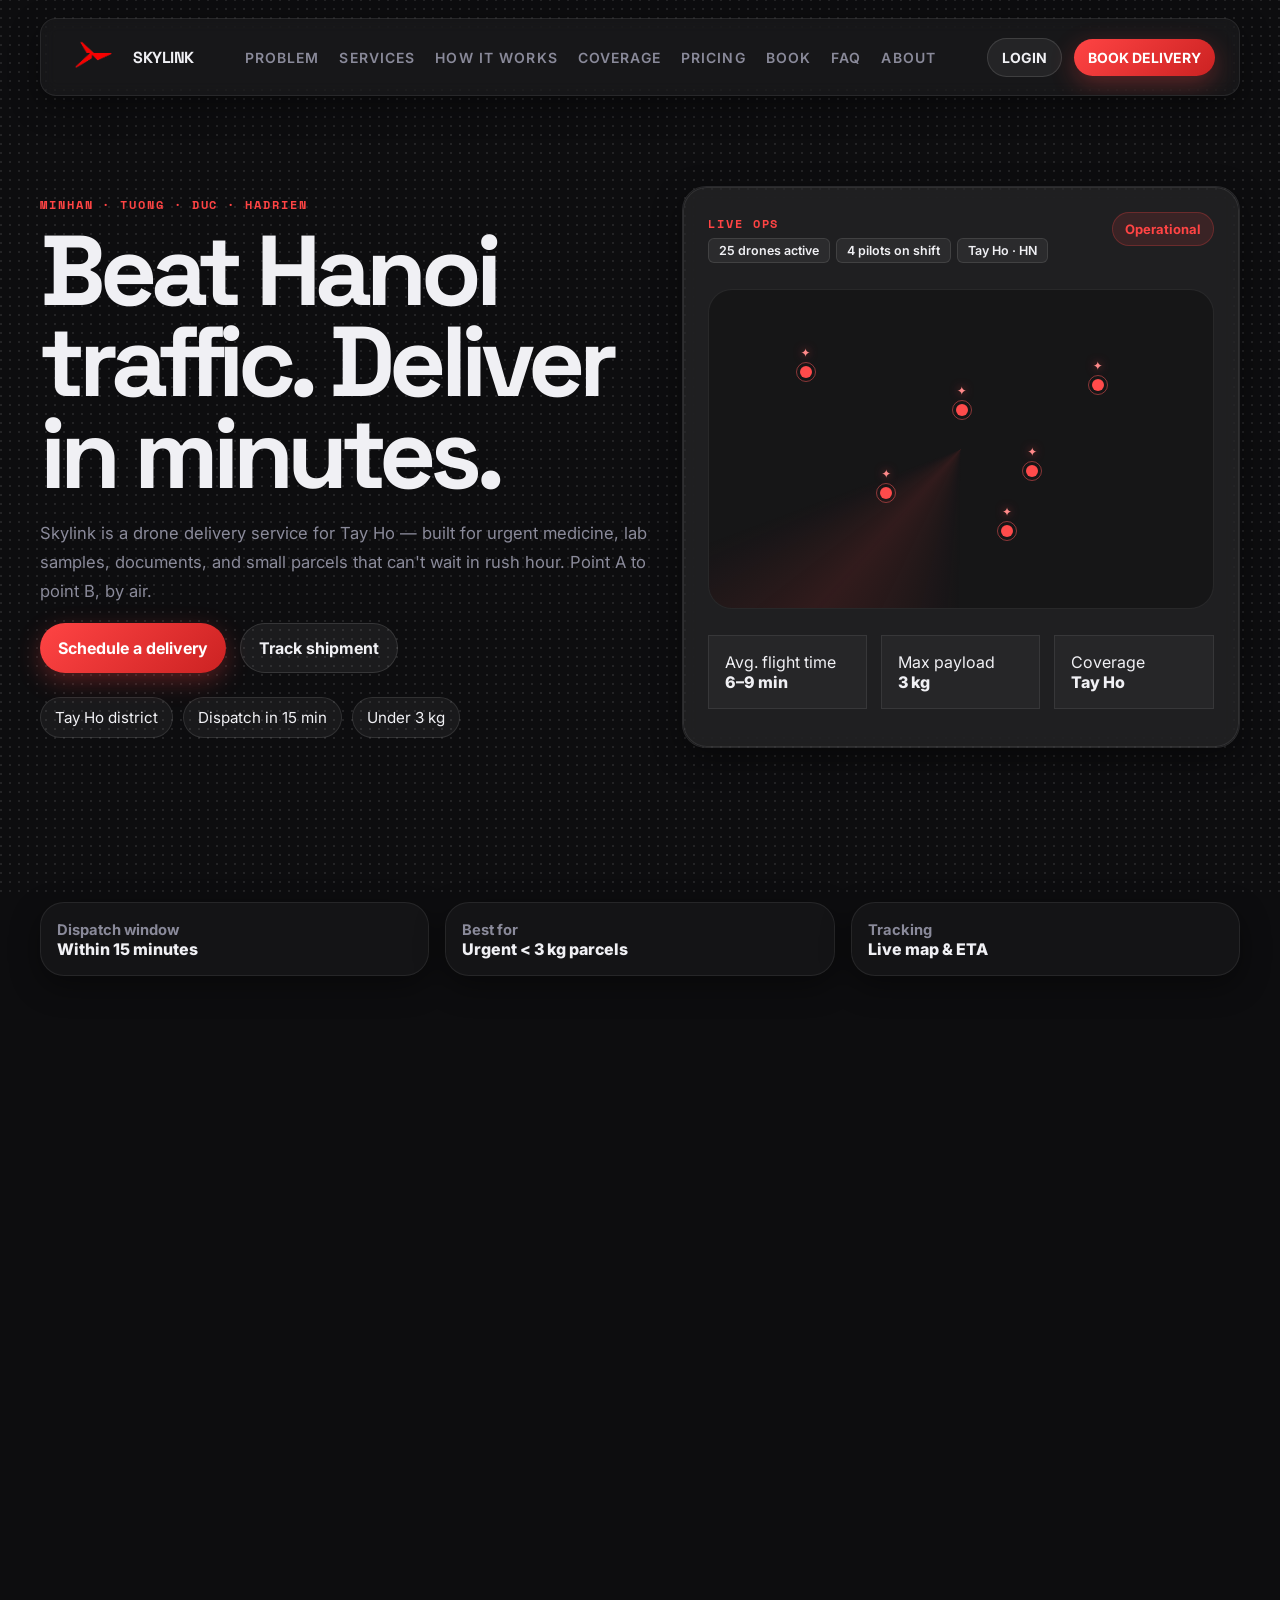
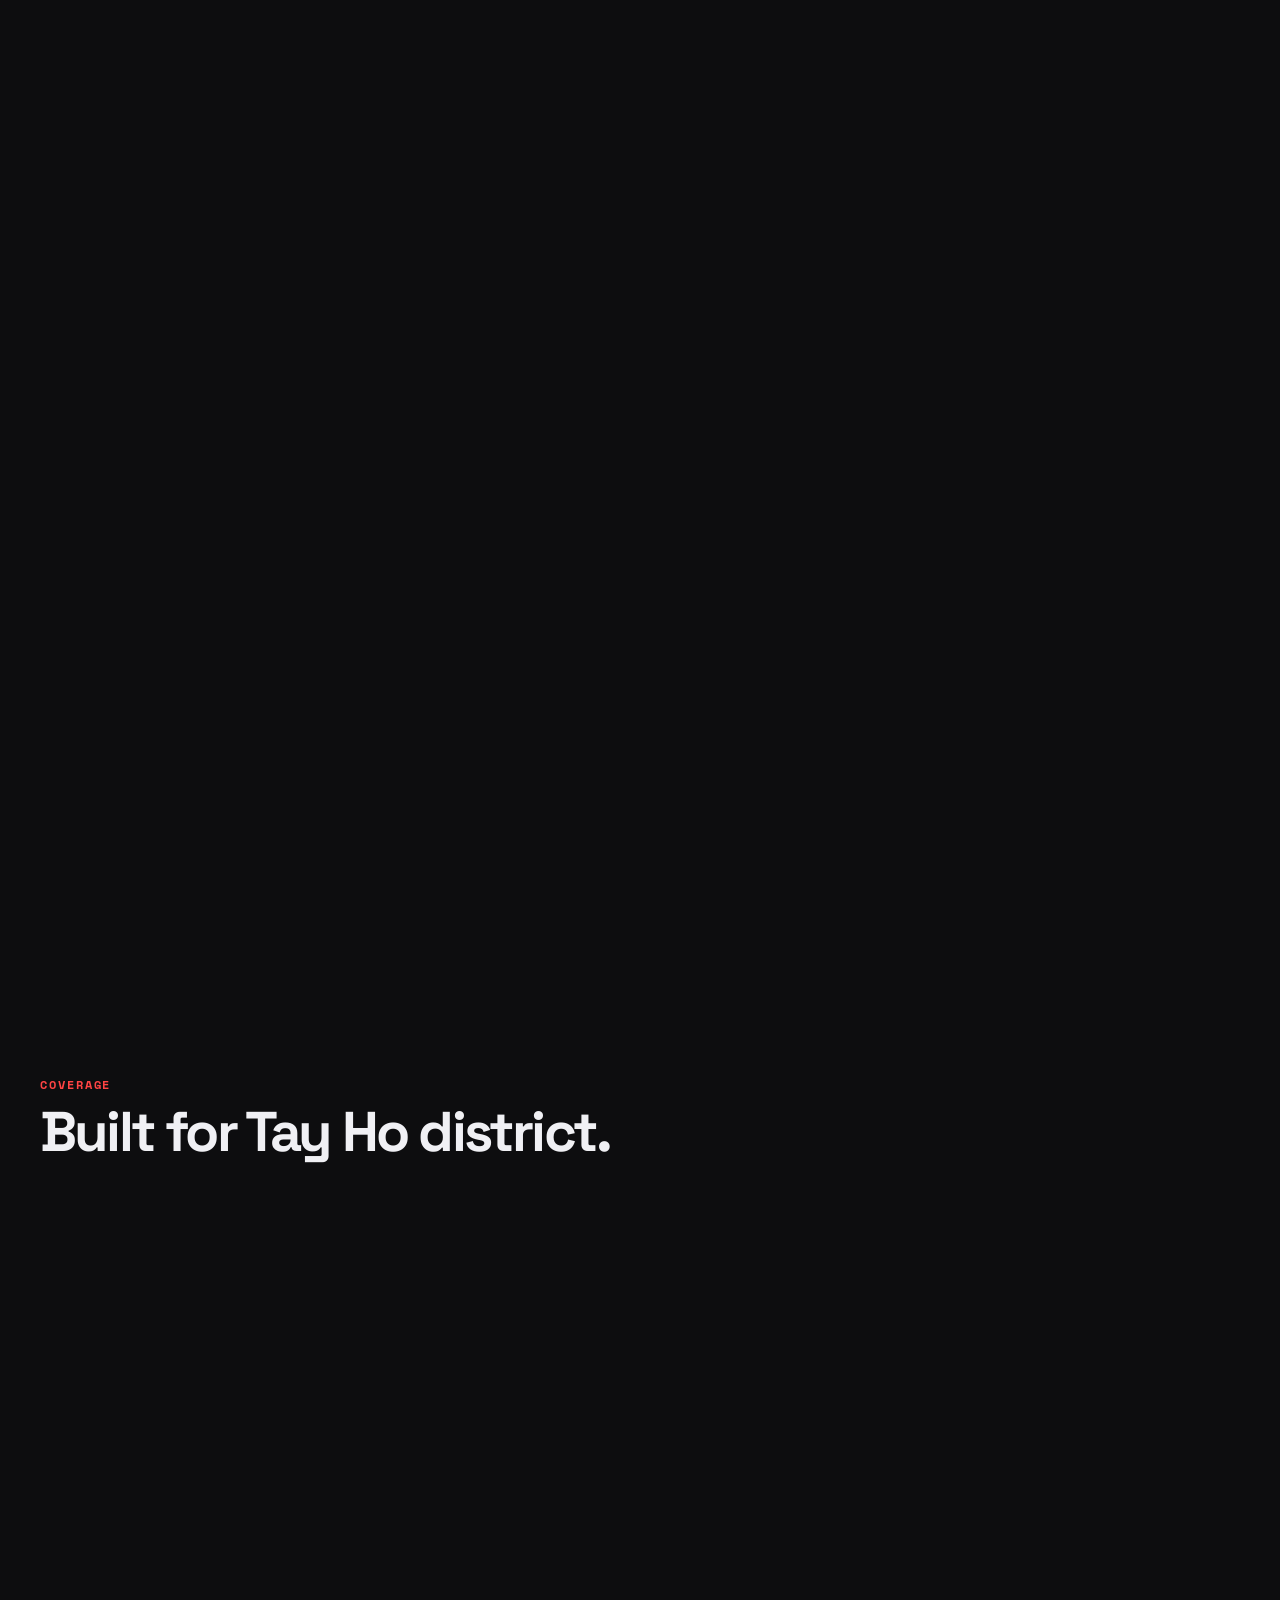
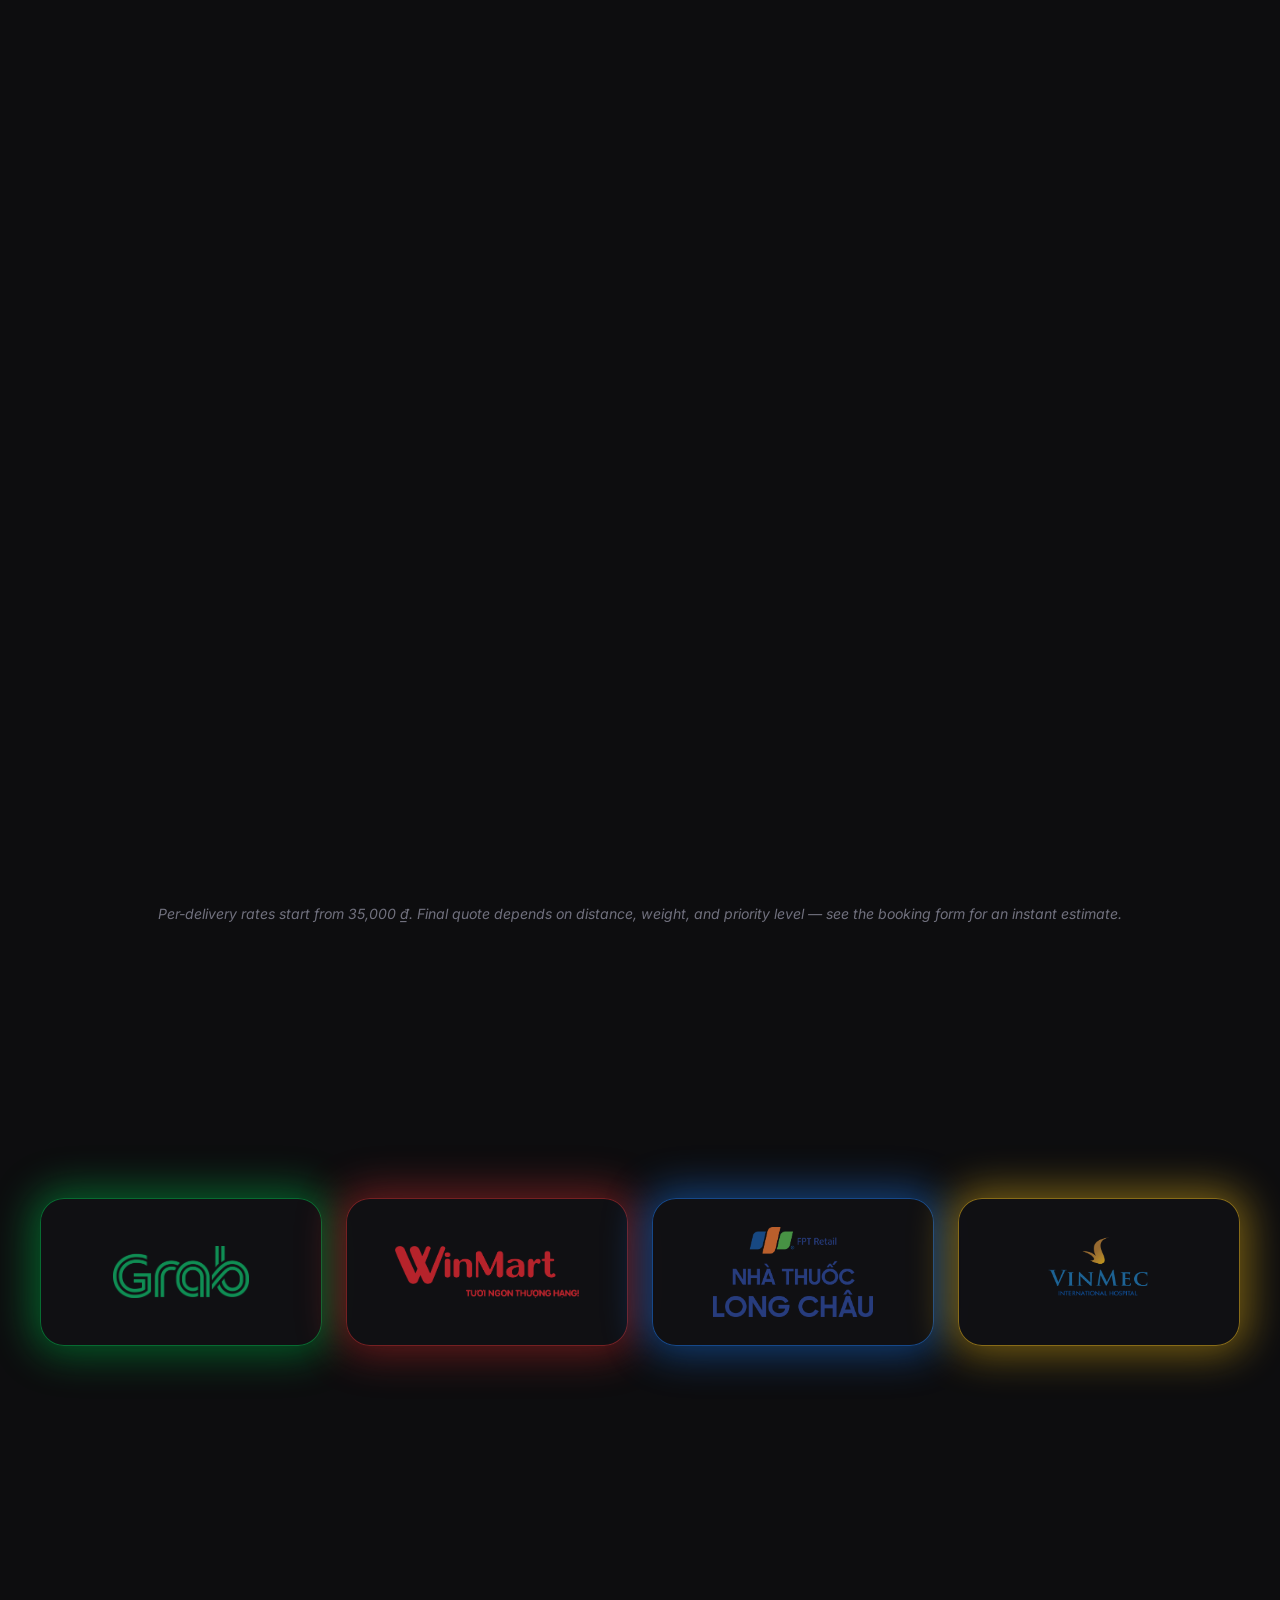
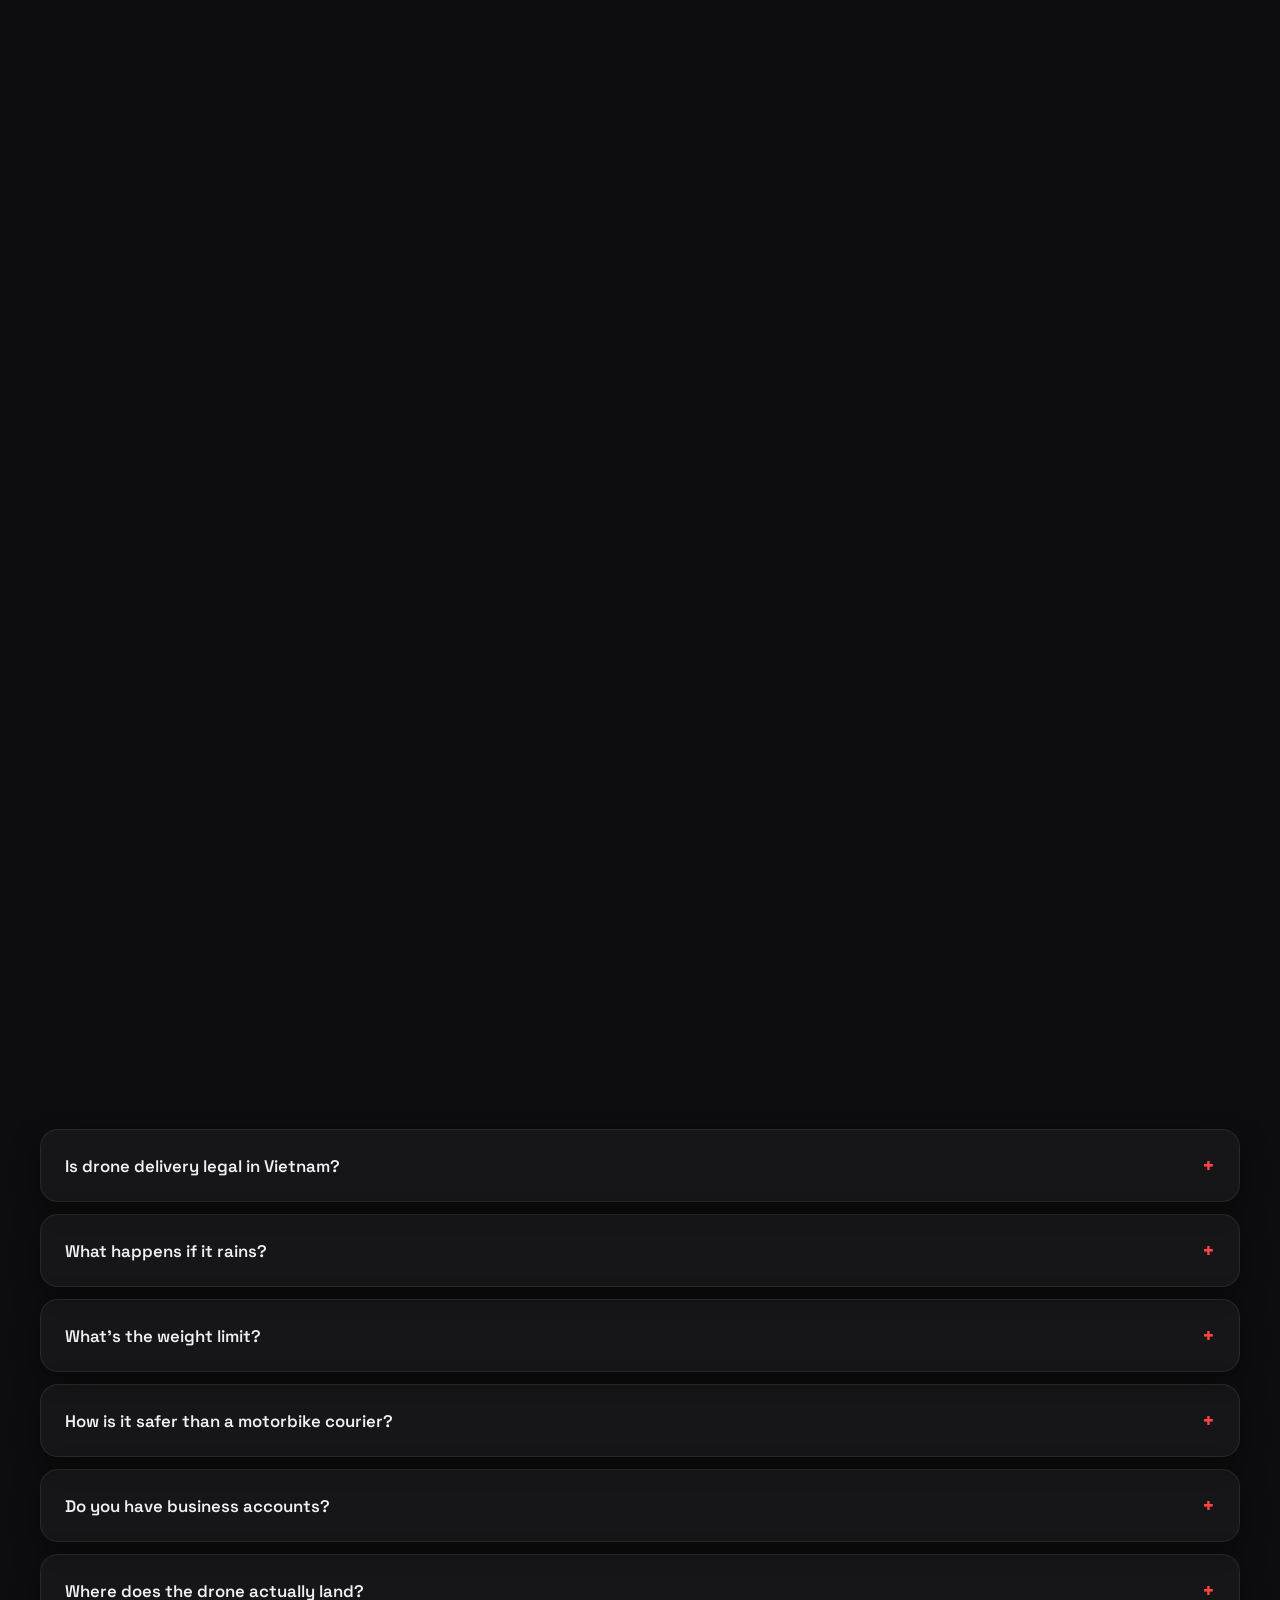
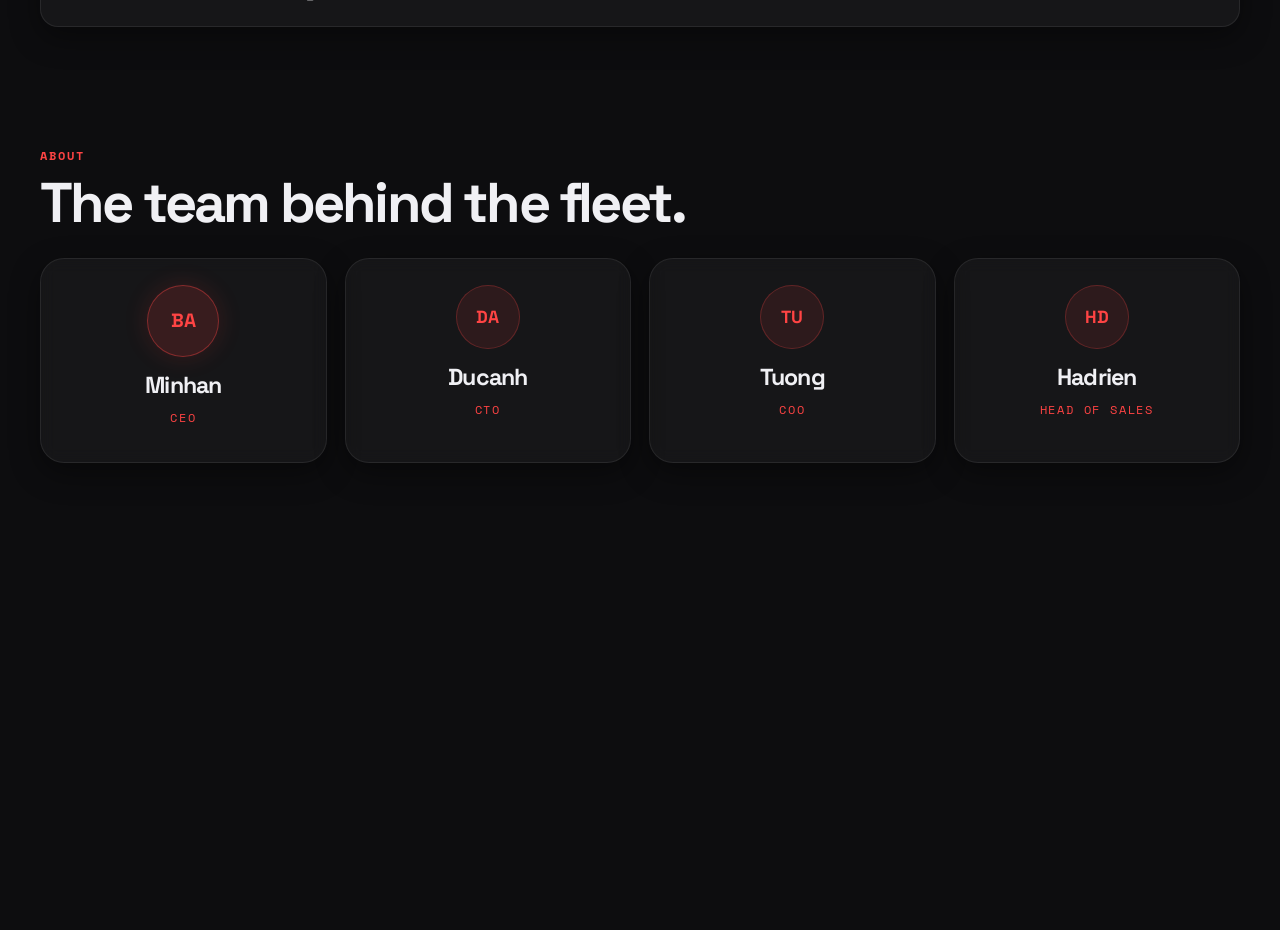
==== index.html @ 02905baa "Add Free/Pro pricing plans section to main landing page Co-Authored-By: Claude Sonnet 4.6 <noreply@a" ====
<!DOCTYPE html>
<html lang="en">
  <head>
    <meta charset="UTF-8" />
    <meta name="viewport" content="width=device-width, initial-scale=1.0" />
    <title>Skylink Delivery</title>
    <meta
      name="description"
      content="Skylink is a drone delivery service for urgent parcels, medicine, and documents in Tay Ho, Hanoi. Skip the traffic. Delivered in minutes."
    />
    <link rel="preconnect" href="https://fonts.googleapis.com" />
    <link rel="preconnect" href="https://fonts.gstatic.com" crossorigin />
    <link
      href="https://fonts.googleapis.com/css2?family=Inter:wght@400;500;600;700;800;900&family=Space+Grotesk:wght@400;500;600;700;800&family=Space+Mono:wght@400;700&display=swap"
      rel="stylesheet"
    />
    <link rel="stylesheet" href="styles.css" />
    <link rel="icon" type="image/x-icon" href="favicon.ico">
    <link rel="icon" type="image/png" sizes="32x32" href="favicon-32x32.png">
    <link rel="icon" type="image/png" sizes="16x16" href="favicon-16x16.png">
    <link rel="apple-touch-icon" href="apple-touch-icon.png">
    <link rel="manifest" href="site.webmanifest">
  </head>
  <body>
    <div class="grid-overlay">
      <canvas id="dot-grid"></canvas>
    </div>
    <header class="site-header glass">
      <a class="brand" href="#top">
        <img src="logo.png" alt="Skylink" class="brand-mark">
        <span>SKYLINK</span>
      </a>
      <nav>
        <a href="#problem">Problem</a>
        <a href="#services">Services</a>
        <a href="#how">How it works</a>
        <a href="#coverage">Coverage</a>
        <a href="#pricing">Pricing</a>
        <a href="#booking">Book</a>
        <a href="#faq">FAQ</a>
        <a href="#about">About</a>
      </nav>
      <div style="display:flex;align-items:center;gap:0.75rem;">
        <a class="button secondary small" id="navAuthBtn" href="auth.html">LOGIN</a>
        <a class="button primary small" href="#booking">BOOK DELIVERY</a>
      </div>
    </header>

    <main id="top">
      <section class="hero section">
        <div class="hero-copy reveal">
          <p class="eyebrow">MINHAN · TUONG · DUC · HADRIEN</p>
          <h1>
            Beat Hanoi traffic. Deliver in minutes.
          </h1>
          <p class="lede">
            Skylink is a drone delivery service for Tay Ho — built for urgent
            medicine, lab samples, documents, and small parcels that can't wait
            in rush hour. Point A to point B, by air.
          </p>
          <div class="hero-actions">
            <a class="button primary" href="#booking">Schedule a delivery</a>
            <a class="button secondary" href="#tracking">Track shipment</a>
          </div>
          <div class="hero-tags">
            <span>Tay Ho district</span>
            <span>Dispatch in 15 min</span>
            <span>Under 3 kg</span>
          </div>
        </div>

        <div class="hero-panel glass reveal stagger-1">
          <div class="dashboard-card">
            <div class="dashboard-top">
              <div>
                <span class="card-label">Live ops</span>
                <div class="live-ops-pills">
                  <span class="ops-pill">25 drones active</span>
                  <span class="ops-pill">4 pilots on shift</span>
                  <span class="ops-pill">Tay Ho · HN</span>
                </div>
              </div>
              <span class="status-pill">Operational</span>
            </div>
            <div class="radar">
              <iframe
                class="live-map radar-map"
                title="Reigate Grammar School Vietnam"
                loading="lazy"
                referrerpolicy="no-referrer-when-downgrade"
                src="https://www.google.com/maps?q=Reigate%20Grammar%20School%20Vietnam&z=15&output=embed"
              ></iframe>
              <div class="radar-map-overlay"></div>
              <div class="drone-marker marker-1"><span class="drone-icon">&#10022;</span></div>
              <div class="drone-marker marker-2"><span class="drone-icon">&#10022;</span></div>
              <div class="drone-marker marker-3"><span class="drone-icon">&#10022;</span></div>
              <div class="drone-marker marker-4"><span class="drone-icon">&#10022;</span></div>
              <div class="drone-marker marker-5"><span class="drone-icon">&#10022;</span></div>
              <div class="drone-marker marker-6"><span class="drone-icon">&#10022;</span></div>
            </div>
            <div class="route-stats">
              <div>
                <span>Avg. flight time</span>
                <strong>6–9 min</strong>
              </div>
              <div>
                <span>Max payload</span>
                <strong>3 kg</strong>
              </div>
              <div>
                <span>Coverage</span>
                <strong>Tay Ho</strong>
              </div>
            </div>
          </div>
        </div>
      </section>

      <section class="metrics section reveal">
        <div class="metric glass">
          <span>Dispatch window</span>
          <strong>Within 15 minutes</strong>
        </div>
        <div class="metric glass">
          <span>Best for</span>
          <strong>Urgent &lt; 3 kg parcels</strong>
        </div>
        <div class="metric glass">
          <span>Tracking</span>
          <strong>Live map &amp; ETA</strong>
        </div>
      </section>

      <section id="problem" class="section problem-section">
        <div class="section-heading reveal">
          <p class="eyebrow">The problem</p>
          <h2>Ground delivery breaks when minutes matter.</h2>
        </div>
        <div class="problem-grid">
          <div class="problem-card glass reveal stagger-1">
            <span class="problem-stat">45+ min</span>
            <h3>Traffic kills urgency</h3>
            <p>A 3 km ride across Tay Ho at rush hour can take 45 minutes on a motorbike. For insulin, lab samples, or a signed contract, that's too slow.</p>
          </div>
          <div class="problem-card glass reveal stagger-2">
            <span class="problem-stat">~60k ₫</span>
            <h3>Last-mile is expensive</h3>
            <p>Bike couriers for urgent drops stack surcharges, waiting fees, and "express" upcharges. Cost balloons for small, time-critical items.</p>
          </div>
          <div class="problem-card glass reveal stagger-3">
            <span class="problem-stat">Rain · heat</span>
            <h3>Weather &amp; risk</h3>
            <p>Monsoon season and 38°C afternoons make bike couriers unreliable. Medicine gets heat-damaged. Documents get soaked.</p>
          </div>
        </div>
        <div class="problem-solution glass reveal">
          <p class="eyebrow">Our answer</p>
          <p>Drones fly straight lines at 60 km/h. A 3 km Tay Ho delivery becomes a 4-minute flight. No traffic, no queue, no waiting fee.</p>
        </div>
      </section>

      <section id="services" class="section">
        <div class="section-heading reveal">
          <p class="eyebrow">Services</p>
          <h2>Delivery options built for speed and trust.</h2>
        </div>
        <div class="service-grid">
          <article class="service-card glass reveal stagger-1">
            <h3>Express medical delivery</h3>
            <p>Fast movement for samples, prescriptions, clinic-to-lab items, and time-sensitive healthcare logistics.</p>
            <ul>
              <li>Priority dispatch</li>
              <li>Verified chain handling</li>
              <li>Fast urban routing</li>
            </ul>
          </article>
          <article class="service-card glass reveal stagger-2">
            <h3>Business courier</h3>
            <p>Reliable transfer of contracts, legal documents, electronics, and high-priority business packages.</p>
            <ul>
              <li>Business account support</li>
              <li>Scheduled pickups</li>
              <li>Proof of delivery</li>
            </ul>
          </article>
          <article class="service-card glass reveal stagger-3">
            <h3>On-demand last mile</h3>
            <p>Rapid city-center fulfillment for e-commerce brands, retail orders, and premium customer deliveries.</p>
            <ul>
              <li>Same-day options</li>
              <li>Customer tracking links</li>
              <li>Fast turnaround windows</li>
            </ul>
          </article>
        </div>
      </section>

      <section id="how" class="section how-section">
        <div class="section-heading reveal">
          <p class="eyebrow">How it works</p>
          <h2>From request to rooftop in four steps.</h2>
        </div>
        <div class="how-grid">
          <div class="how-step glass reveal stagger-1">
            <span class="how-num">01</span>
            <h3>Book</h3>
            <p>Enter pickup &amp; dropoff on the site or app. Get an instant quote and ETA based on flight distance.</p>
          </div>
          <div class="how-step glass reveal stagger-2">
            <span class="how-num">02</span>
            <h3>Pickup</h3>
            <p>A pilot collects your parcel within 15 minutes, weighs and seals it, and loads the drone at our Tay Ho hub.</p>
          </div>
          <div class="how-step glass reveal stagger-3">
            <span class="how-num">03</span>
            <h3>Flight</h3>
            <p>The drone flies a pre-cleared corridor, monitored live. You track it on the map with a real-time ETA.</p>
          </div>
          <div class="how-step glass reveal stagger-3">
            <span class="how-num">04</span>
            <h3>Drop</h3>
            <p>Precision landing at your rooftop, balcony, or designated drop zone. Recipient confirms with a one-time code.</p>
          </div>
        </div>
      </section>

      <section id="coverage" class="section coverage-section">
        <div class="section-heading reveal">
          <p class="eyebrow">Coverage</p>
          <h2>Built for Tay Ho district.</h2>
        </div>
        <div class="coverage-layout">
          <div class="coverage-card glass reveal stagger-1">
            <h3>Primary service zones</h3>
            <p>We fly a defined corridor around West Lake. Most addresses in Tay Ho are within a 4 km flight — typically 6–9 minutes door to door.</p>
            <div class="zone-list">
              <span>West Lake (Hồ Tây)</span>
              <span>Xuan Dieu</span>
              <span>Quang An</span>
              <span>Nhat Tan</span>
              <span>Tu Lien</span>
              <span>Yen Phu</span>
            </div>
          </div>
          <div class="coverage-map glass reveal stagger-2">
            <img src="pigler.png" alt="Drone delivery in action" style="width: 100%; height: 100%; object-fit: cover;">
          </div>
        </div>
      </section>

      <section id="pricing" class="section plans-section">
        <div class="section-heading reveal">
          <p class="eyebrow">Pricing</p>
          <h2>Start free. Fly further with Pro.</h2>
          <p class="section-intro">No hidden fees. Pay per delivery or subscribe for priority access, a bigger radius, and late-night drops.</p>
        </div>
        <div class="plans-grid">

          <!-- Free -->
          <div class="plan-tier glass reveal stagger-1">
            <span class="tier-label">Free</span>
            <div class="tier-price-row">
              <span class="tier-price">0 ₫</span>
              <span class="tier-period">/ month</span>
            </div>
            <div class="tier-divider"></div>
            <ul class="tier-perks">
              <li class="has">Up to 5 deliveries / month</li>
              <li class="has">Standard 10 km delivery radius</li>
              <li class="has">Basic shipment tracking</li>
              <li class="has">08:00 – 20:00 service window</li>
              <li class="not">Priority dispatch</li>
              <li class="not">Cold-chain handling</li>
              <li class="not">Dedicated support</li>
            </ul>
            <a href="auth.html" class="button secondary tier-cta">Get started free</a>
          </div>

          <!-- Pro -->
          <div class="plan-tier plan-pro-tier glass reveal stagger-2">
            <span class="tier-badge">★ Most popular</span>
            <span class="tier-label tier-label-pro">Pro</span>
            <div class="tier-price-row">
              <span class="tier-price">150,000 ₫</span>
              <span class="tier-period">/ month</span>
            </div>
            <div class="tier-divider"></div>
            <ul class="tier-perks">
              <li class="has"><strong>20 free deliveries</strong> per month</li>
              <li class="has">Extended <strong>25 km</strong> delivery radius</li>
              <li class="has">Live GPS drone tracking (10 s updates)</li>
              <li class="has"><strong>Priority dispatch</strong> — under 3 min queue</li>
              <li class="has">Late-night service <strong>22:00 – 05:00</strong></li>
              <li class="has">Cold-chain &amp; fragile cargo handling</li>
              <li class="has">Dedicated human support line</li>
              <li class="has">Monthly delivery analytics report</li>
            </ul>
            <a href="auth.html" class="button primary tier-cta">Upgrade to Pro →</a>
          </div>

        </div>
        <p class="pricing-note">Per-delivery rates start from 35,000 ₫. Final quote depends on distance, weight, and priority level — see the booking form for an instant estimate.</p>
      </section>

      <section class="section partners-section">
        <div class="section-heading reveal">
          <p class="eyebrow">Partners</p>
          <h2>Trusted across Hanoi.</h2>
          <p class="section-intro">We work with pharmacies, hospitals, delivery platforms, and retailers across the city.</p>
        </div>
        <div class="partners-grid reveal">
          <div class="partner-logo partner-grab glass">
            <img src="grab.png" alt="Grab">
          </div>
          <div class="partner-logo partner-winmart glass">
            <img src="winmart.png" alt="WinMart">
          </div>
          <div class="partner-logo partner-longchau glass">
            <img src="longchau.png" alt="Long Chau">
          </div>
          <div class="partner-logo partner-vinmec glass">
            <img src="vinmec.png" alt="Vinmec">
          </div>
        </div>
      </section>

      <section id="booking" class="section booking-section">
        <div class="section-heading reveal">
          <p class="eyebrow">Booking</p>
          <h2>Request a drone delivery.</h2>
          <p class="section-intro">Use this form to simulate a booking flow for clients who need immediate dispatch or scheduled delivery.</p>
        </div>
        <div class="booking-layout">
          <form class="booking-form glass reveal stagger-1" id="bookingForm">
            <div class="form-grid">
              <label>
                Pickup location
                <input type="text" name="pickup" placeholder="e.g. 12 Xuan Dieu, Tay Ho" required />
              </label>
              <label>
                Dropoff location
                <input type="text" name="dropoff" placeholder="e.g. Vinmec Hospital, Tay Ho" required />
              </label>
              <label>
                Package type
                <select name="packageType">
                  <option>Documents</option>
                  <option>Medical item</option>
                  <option>Electronics</option>
                  <option>Retail package</option>
                </select>
              </label>
              <label>
                Weight
                <select name="weight">
                  <option>Under 1 kg</option>
                  <option>1 - 3 kg</option>
                  <option>3 - 5 kg</option>
                </select>
              </label>
              <label>
                Delivery speed
                <select name="speed">
                  <option>Immediate priority</option>
                  <option>Same day</option>
                  <option>Scheduled window</option>
                </select>
              </label>
              <label>
                Contact phone
                <input type="tel" name="phone" placeholder="Your contact number" required />
              </label>
            </div>
            <label>
              Delivery notes
              <textarea name="notes" rows="5" placeholder="Gate instructions, item sensitivity, recipient details, handling notes..."></textarea>
            </label>
            <div class="form-actions">
              <button type="submit" class="button primary">Request dispatch</button>
              <p id="bookingMsg" style="margin-top:0.75rem;font-size:0.9rem;"></p>
            </div>
          </form>

          <aside class="quote-card glass reveal stagger-2">
            <p class="card-label">Estimated quote</p>
            <h3>Express route preview</h3>
            <div class="quote-row">
              <span>Base dispatch (UrgentWing)</span>
              <strong>120,000 &#8363;</strong>
            </div>
            <div class="quote-row">
              <span>Priority handling</span>
              <strong>65,000 &#8363;</strong>
            </div>
            <div class="quote-row total">
              <span>Estimated total</span>
              <strong>185,000 &#8363;</strong>
            </div>
            <ul>
              <li>Live status updates</li>
              <li>Proof of completion</li>
              <li>Operator support included</li>
            </ul>
          </aside>
        </div>
      </section>

      <section id="tracking" class="section tracking-section">
        <div class="tracking-panel glass reveal">
          <div>
            <p class="eyebrow">Tracking</p>
            <h2>Track a current delivery.</h2>
            <p>Enter a shipment ID to monitor live status, route checkpoints, and delivery completion.</p>
          </div>
          <div class="tracking-form">
            <input type="text" id="trackingInput" placeholder="Enter tracking ID (e.g. SKY-482193)" />
            <button class="button primary" id="trackButton" type="button">Track now</button>
          </div>
          <div id="trackResult" style="display:none;margin-top:1.5rem;padding:1.25rem;border-radius:0.75rem;background:rgba(255,255,255,0.05);font-size:0.9rem;">
            <div style="display:flex;justify-content:space-between;margin-bottom:0.5rem;"><span style="color:#aaa">Tracking ID</span><strong id="trId">—</strong></div>
            <div style="display:flex;justify-content:space-between;margin-bottom:0.5rem;"><span style="color:#aaa">Status</span><strong id="trStatus">—</strong></div>
            <div style="display:flex;justify-content:space-between;margin-bottom:0.5rem;"><span style="color:#aaa">Pickup</span><strong id="trPickup">—</strong></div>
            <div style="display:flex;justify-content:space-between;"><span style="color:#aaa">Dropoff</span><strong id="trDropoff">—</strong></div>
          </div>
          <p id="trackMsg" style="color:#f87171;font-size:0.9rem;margin-top:0.75rem;"></p>
        </div>
      </section>

      <section id="faq" class="section faq-section">
        <div class="section-heading reveal">
          <p class="eyebrow">FAQ</p>
          <h2>Questions people ask us.</h2>
        </div>
        <div class="faq-list reveal">
          <details class="faq-item glass">
            <summary>
              <span>Is drone delivery legal in Vietnam?</span>
              <span class="faq-icon">+</span>
            </summary>
            <p>Yes, with authorization. Skylink operates under flight permissions coordinated with the Civil Aviation Authority of Vietnam (CAAV). All flights are within approved corridors in Tay Ho and stay below regulated altitude limits.</p>
          </details>
          <details class="faq-item glass">
            <summary>
              <span>What happens if it rains?</span>
              <span class="faq-icon">+</span>
            </summary>
            <p>Our drones operate in light rain and wind up to 10 m/s. During heavy rain, thunderstorms, or typhoon warnings, flights pause and orders roll over to our ground partner network. You're notified automatically.</p>
          </details>
          <details class="faq-item glass">
            <summary>
              <span>What's the weight limit?</span>
              <span class="faq-icon">+</span>
            </summary>
            <p>3 kg per flight. That covers most medical items, documents, electronics, and small parcels. For heavier loads we route through our B2B ground partners on the same booking.</p>
          </details>
          <details class="faq-item glass">
            <summary>
              <span>How is it safer than a motorbike courier?</span>
              <span class="faq-icon">+</span>
            </summary>
            <p>Each drone has dual GPS, redundant motors, and auto-return-to-base on signal loss. Flights follow pre-cleared corridors away from dense pedestrian areas. Every delivery is live-monitored by a pilot from our Tay Ho hub.</p>
          </details>
          <details class="faq-item glass">
            <summary>
              <span>Do you have business accounts?</span>
              <span class="faq-icon">+</span>
            </summary>
            <p>Yes. Clinics, pharmacies, labs, and retailers can open a monthly account with priority dispatch, scheduled pickups, invoicing, and API access for integrating Skylink into your own ordering flow. Contact us below.</p>
          </details>
          <details class="faq-item glass">
            <summary>
              <span>Where does the drone actually land?</span>
              <span class="faq-icon">+</span>
            </summary>
            <p>At your designated drop zone — typically a rooftop, balcony, or ground-level courtyard. For apartments without roof access, the drone lands at the nearest authorized public drop point and a pilot completes the last meters on foot.</p>
          </details>
        </div>
      </section>

      <section id="about" class="section about-section">
        <div class="section-heading">
          <p class="eyebrow">About</p>
          <h2>The team behind the fleet.</h2>
        </div>
        <div class="team-grid">
          <div class="team-card glass">
            <div class="team-avatar founder-avatar">BA</div>
            <h3>Minhan</h3>
            <p class="team-role">CEO</p>
          </div>
          <div class="team-card glass">
            <div class="team-avatar">DA</div>
            <h3>Ducanh</h3>
            <p class="team-role">CTO</p>
          </div>
          <div class="team-card glass">
            <div class="team-avatar">TU</div>
            <h3>Tuong</h3>
            <p class="team-role">COO</p>
          </div>
          <div class="team-card glass">
            <div class="team-avatar">HD</div>
            <h3>Hadrien</h3>
            <p class="team-role">Head of Sales</p>
          </div>
        </div>
      </section>

      <section id="contact" class="section contact-section reveal">
        <div class="contact-card glass">
          <p class="eyebrow">Contact</p>
          <h2>Talk to the drone logistics team.</h2>
          <p>For enterprise accounts, urgent delivery coordination, or service partnerships, contact us directly.</p>
          <div class="contact-actions">
            <a class="button primary" href="mailto:anrgng@gmail.com">anrgng@gmail.com</a>
            <a class="button secondary" href="tel:0989589534">0989589534</a>
          </div>
        </div>
      </section>
    </main>

    <script src="script.js"></script>
    <script type="module">
      import { supabase } from './supabase.js';

      // Update navbar auth button based on session
      const btn = document.getElementById('navAuthBtn');
      const { data: { session } } = await supabase.auth.getSession();
      if (session) {
        btn.textContent = 'My account';
        btn.href = 'dashboard.html';
      }

      // Booking form — save to Supabase if logged in, else redirect to auth
      document.getElementById('bookingForm').addEventListener('submit', async (e) => {
        e.preventDefault();
        const { data: { session } } = await supabase.auth.getSession();
        const msgEl = document.getElementById('bookingMsg');

        if (!session) {
          msgEl.style.color = '#fbbf24';
          msgEl.textContent = 'Please log in to place an order.';
          setTimeout(() => window.location.href = 'auth.html', 1500);
          return;
        }

        const form = e.target;
        const tracking_id = 'SKY-' + Math.floor(100000 + Math.random() * 900000);
        const { error } = await supabase.from('orders').insert({
          user_id: session.user.id,
          tracking_id,
          pickup: form.pickup.value,
          dropoff: form.dropoff.value,
          package_type: form.packageType.value,
          weight: form.weight.value,
          speed: form.speed.value,
          phone: form.phone.value,
          notes: form.notes.value,
          status: 'pending'
        });

        if (error) {
          msgEl.style.color = '#f87171';
          msgEl.textContent = 'Error: ' + error.message;
        } else {
          msgEl.style.color = '#4ade80';
          msgEl.textContent = `Order placed! Tracking ID: ${tracking_id}`;
          form.reset();
        }
      });

      // Tracking on homepage
      document.getElementById('trackButton').addEventListener('click', async () => {
        const id = document.getElementById('trackingInput').value.trim().toUpperCase();
        const msgEl = document.getElementById('trackMsg');
        const result = document.getElementById('trackResult');
        msgEl.textContent = '';
        result.style.display = 'none';
        if (!id) return;

        const { data, error } = await supabase.from('orders').select('*').eq('tracking_id', id).single();
        if (error || !data) {
          msgEl.textContent = 'No order found with that tracking ID.';
          return;
        }
        document.getElementById('trId').textContent = data.tracking_id;
        document.getElementById('trStatus').textContent = data.status.replace('_', ' ');
        document.getElementById('trPickup').textContent = data.pickup;
        document.getElementById('trDropoff').textContent = data.dropoff;
        result.style.display = 'block';
      });
    </script>

    <!-- Vercel Speed Insights -->
    <script>
      window.si = window.si || function () { (window.siq = window.siq || []).push(arguments); };
    </script>
    <script defer src="/_vercel/speed-insights/script.js"></script>
  </body>
</html>
---- styles.css ----
:root {
  --bg: #0d0d0f;
  --bg-soft: #111114;
  --panel: rgba(255, 255, 255, 0.04);
  --panel-2: rgba(255, 255, 255, 0.02);
  --text: #f0f0f4;
  --muted: #8a8a9a;
  --line: rgba(255, 255, 255, 0.08);
  --red: #ff4444;
  --red-deep: #cc2222;
  --red-glow: rgba(255, 68, 68, 0.15);
  --radius-xl: 32px;
  --radius-lg: 24px;
  --radius-md: 18px;
  --shadow: 0 10px 30px rgba(0, 0, 0, 0.4);
  --max: 1200px;
}

* { box-sizing: border-box; }
html { scroll-behavior: smooth; }

body {
  margin: 0;
  padding-top: 80px;
  font-family: "Inter", system-ui, sans-serif;
  --font-display: "Space Grotesk", system-ui, sans-serif;
  --font-mono: "Space Mono", monospace;
  color: var(--text);
  background: var(--bg);
}

.grid-overlay { position: fixed; inset: 0; pointer-events: none; z-index: 0; }
.grid-overlay canvas { position: absolute; inset: 0; width: 100%; height: 100%; }

.site-header, .section, .metrics {
  width: min(calc(100% - 32px), var(--max));
  margin-inline: auto;
}

.site-header {
  position: fixed;
  top: 18px;
  left: 50%;
  transform: translateX(-50%);
  width: min(calc(100% - 32px), var(--max));
  z-index: 30;
  display: flex;
  align-items: center;
  justify-content: space-between;
  gap: 18px;
  padding: 10px 24px;
  margin-top: 0;
  background: rgba(13, 13, 15, 0.85);
  border: 1px solid rgba(255, 255, 255, 0.08);
  border-radius: 16px;
  backdrop-filter: blur(12px);
  box-shadow: 0 4px 24px rgba(0, 0, 0, 0.4);
}

.glass {
  background: var(--panel);
  border: 1px solid var(--line);
  backdrop-filter: blur(8px);
  -webkit-backdrop-filter: blur(8px);
  --mouse-x: 50%;
  --mouse-y: 50%;
  --mouse-opacity: 0;
  overflow: hidden;
  box-shadow: var(--shadow);
  transition: border-color 600ms ease;
}

.glass:hover { border-color: rgba(255, 68, 68, 0.25); }

.glass::before {
  content: "";
  position: absolute;
  inset: 0;
  pointer-events: none;
  background: radial-gradient(320px circle at var(--mouse-x) var(--mouse-y), rgba(255, 68, 68, 0.1), transparent 70%);
  opacity: var(--mouse-opacity);
  transition: opacity 600ms ease;
  z-index: 0;
}

.glass > * { position: relative; z-index: 1; }

.brand {
  display: inline-flex;
  align-items: center;
  gap: 12px;
  color: var(--text);
  text-decoration: none;
  font-family: var(--font-display);
  font-weight: 800;
  letter-spacing: -0.03em;
}

.brand-mark { width: 56px; height: 56px; border-radius: 8px; object-fit: contain; }
.site-header nav { display: flex; gap: 20px; flex-wrap: wrap; }
.site-header nav a { color: var(--muted); text-decoration: none; font-size: 14px; font-weight: 600; text-transform: uppercase; letter-spacing: 0.08em; }

.section { padding: 60px 0; }

.hero {
  display: grid;
  grid-template-columns: 1.05fr 0.95fr;
  gap: 26px;
  min-height: 86vh;
  align-items: center;
}

.eyebrow, .card-label {
  text-transform: uppercase;
  letter-spacing: 0.16em;
  font-size: 12px;
  color: var(--red);
  font-weight: 700;
  font-family: var(--font-mono);
}

h1,h2,h3,p,ul { margin-top: 0; }

h1 {
  font-family: var(--font-display);
  font-size: clamp(3.2rem, 8vw, 6.2rem);
  line-height: 0.92;
  letter-spacing: -0.06em;
  margin: 0 0 20px;
  max-width: 11ch;
}

h2 {
  font-family: var(--font-display);
  font-size: clamp(2rem, 5vw, 3.5rem);
  line-height: 0.96;
  letter-spacing: -0.05em;
  margin-bottom: 16px;
}

h3 {
  font-family: var(--font-display);
  font-size: 1.45rem;
  line-height: 1.05;
  letter-spacing: -0.035em;
  margin-bottom: 12px;
}

.lede, .section-intro, .service-card p, .coverage-card p, .quote-card p,
.tracking-panel p, .trust-box p, .contact-card p {
  font-size: 1.04rem;
  line-height: 1.75;
  color: var(--muted);
}

.hero-actions, .contact-actions, .form-actions, .tracking-form {
  display: flex; gap: 14px; flex-wrap: wrap;
}

.hero-tags, .zone-list { display: flex; gap: 10px; flex-wrap: wrap; margin-top: 24px; }

.hero-tags span, .zone-list span {
  display: inline-flex;
  align-items: center;
  padding: 10px 14px;
  border-radius: 999px;
  border: 1px solid rgba(255,255,255,0.1);
  background: rgba(255,255,255,0.05);
  color: var(--text);
  font-size: 0.95rem;
}

.button {
  appearance: none; border: none; cursor: pointer; text-decoration: none;
  display: inline-flex; align-items: center; justify-content: center;
  padding: 14px 18px; border-radius: 999px; font-weight: 700;
  transition: transform 220ms ease, box-shadow 220ms ease, background 220ms ease;
}

.button:hover { transform: translateY(-2px); }
.button.small { padding: 10px 14px; font-size: 14px; }
.button.primary { color: white; background: linear-gradient(135deg, var(--red), var(--red-deep)); box-shadow: 0 8px 24px rgba(255, 68, 68, 0.3); }
.button.secondary { color: var(--text); background: rgba(255,255,255,0.06); border: 1px solid rgba(255,255,255,0.12); }

.hero-panel, .dashboard-card, .metric, .service-card, .coverage-card,
.coverage-map, .booking-form, .quote-card, .tracking-panel, .trust-box, .contact-card {
  border-radius: var(--radius-lg);
}

.dashboard-card { padding: 24px; min-height: 560px; background: var(--panel); border: 1px solid var(--line); }

.dashboard-top, .route-stats, .quote-row { display: flex; justify-content: space-between; gap: 12px; }
.dashboard-top strong, .route-stats strong, .quote-row strong, .metric strong { display: block; color: var(--text); font-weight: 800; }

.status-pill {
  align-self: flex-start; padding: 8px 12px; border-radius: 999px;
  background: rgba(255, 68, 68, 0.12); color: var(--red);
  border: 1px solid rgba(255, 68, 68, 0.25); font-size: 13px; font-weight: 700;
}

.radar {
  margin: 26px 0; height: 320px; border-radius: 24px;
  border: 1px solid var(--line); background: rgba(0,0,0,0.3);
  position: relative; overflow: hidden;
}

.radar-map { z-index: 0; }
.radar-map-overlay { display: none; }

.drone-marker {
  position: absolute; width: 12px; height: 12px; border-radius: 50%;
  background: #ff4b4b; box-shadow: 0 0 0 0 rgba(255, 75, 75, 0.6);
  z-index: 2; animation: drone-ping 1.8s infinite ease-out;
}

.drone-marker::after { content: ""; position: absolute; inset: -4px; border-radius: 50%; border: 1px solid rgba(255, 90, 90, 0.5); }

.drone-icon {
  position: absolute; left: 50%; bottom: calc(100% + 6px);
  transform: translateX(-50%); color: #ff8a8a; font-size: 12px;
  text-shadow: 0 0 10px rgba(255, 75, 75, 0.7);
}

.marker-1 { left: 18%; top: 24%; animation-delay: 0s; }
.marker-2 { left: 34%; top: 62%; animation-delay: 0.3s; }
.marker-3 { left: 49%; top: 36%; animation-delay: 0.6s; }
.marker-4 { left: 63%; top: 55%; animation-delay: 0.9s; }
.marker-5 { left: 76%; top: 28%; animation-delay: 1.2s; }
.marker-6 { left: 58%; top: 74%; animation-delay: 1.5s; }

@keyframes drone-ping {
  0%   { box-shadow: 0 0 0 0 rgba(255, 75, 75, 0.7); transform: scale(1); }
  70%  { box-shadow: 0 0 0 14px rgba(255, 75, 75, 0); transform: scale(1.08); }
  100% { box-shadow: 0 0 0 0 rgba(255, 75, 75, 0); transform: scale(1); }
}

.radar::after {
  content: ""; position: absolute; left: 50%; top: 50%;
  width: 172%; height: 172%; transform: translate(-50%, -50%);
  transform-origin: center;
  background: conic-gradient(from 180deg, transparent 0deg, rgba(255, 68, 68, 0.12) 42deg, transparent 70deg);
  animation: radar-spin 5s linear infinite;
}

@keyframes radar-spin {
  from { transform: translate(-50%, -50%) rotate(0deg); }
  to   { transform: translate(-50%, -50%) rotate(360deg); }
}

.route-stats { gap: 14px; }
.route-stats > div, .metric { flex: 1; padding: 16px; background: rgba(255,255,255,0.03); border: 1px solid var(--line); }
.metrics { display: grid; grid-template-columns: repeat(3, 1fr); gap: 16px; margin-top: -12px; }
.metric span { color: var(--muted); font-size: 0.92rem; font-weight: 700; }
.section-heading { margin-bottom: 28px; }

.service-grid, .trust-grid-large { display: grid; grid-template-columns: repeat(3, 1fr); gap: 18px; }

.service-card, .trust-box, .coverage-card, .coverage-map,
.booking-form, .quote-card, .contact-card, .tracking-panel { padding: 26px; }

.service-card ul, .quote-card ul { padding-left: 18px; color: var(--muted); line-height: 1.8; margin-bottom: 0; }

.coverage-layout, .booking-layout { display: grid; grid-template-columns: 0.9fr 1.1fr; gap: 18px; }
.coverage-map { min-height: 360px; position: relative; background: #111114; }
.live-map { position: absolute; inset: 0; width: 100%; height: 100%; border: 0; }
.map-overlay { display: none; }

.form-grid { display: grid; grid-template-columns: repeat(2, 1fr); gap: 14px; margin-bottom: 14px; }

label { display: flex; flex-direction: column; gap: 8px; font-size: 0.95rem; font-weight: 600; color: var(--text); }
.booking-form > label { margin-bottom: 18px; }

input, select, textarea {
  width: 100%; border: 1px solid var(--line); background: rgba(255,255,255,0.05);
  color: var(--text); border-radius: 14px; padding: 14px; font: inherit;
}

input::placeholder, textarea::placeholder { color: #555566; }
select option { background: #1a1a1f; color: var(--text); }

.quote-row { padding: 12px 0; border-bottom: 1px solid var(--line); }
.quote-row.total { padding-top: 18px; border-bottom: none; }

.tracking-panel { display: flex; align-items: center; justify-content: space-between; gap: 18px; }
.tracking-form input { min-width: 260px; }

.trust-grid-large { grid-template-columns: repeat(2, 1fr); }
.contact-card { text-align: center; }
.contact-actions { justify-content: center; margin-top: 24px; }

.reveal { opacity: 0; transform: translateY(14px); transition: opacity 220ms ease, transform 220ms ease; will-change: opacity, transform; }
.reveal.visible { opacity: 1; transform: translateY(0); }

.stagger-1 { transition-delay: 50ms; }
.stagger-2 { transition-delay: 100ms; }
.stagger-3 { transition-delay: 150ms; }

@media (max-width: 1020px) {
  .hero, .service-grid, .coverage-layout, .booking-layout,
  .metrics, .trust-grid-large, .form-grid, .tracking-panel { grid-template-columns: 1fr; }
  .tracking-panel { display: grid; }
}

/* ── Problem section ── */

.problem-grid { display: grid; grid-template-columns: repeat(3, 1fr); gap: 18px; margin-bottom: 18px; }
.problem-card { padding: 28px; border-radius: var(--radius-lg); }

.problem-stat {
  display: inline-block; font-family: var(--font-display); font-weight: 800;
  font-size: 2.2rem; letter-spacing: -0.04em; color: var(--red); margin-bottom: 14px; line-height: 1;
}

.problem-card h3 { margin-bottom: 10px; }
.problem-card p { color: var(--muted); line-height: 1.7; margin: 0; }

.problem-solution { padding: 26px 28px; border-radius: var(--radius-lg); border-left: 3px solid var(--red); }
.problem-solution p:not(.eyebrow) { margin: 10px 0 0; color: var(--text); font-size: 1.1rem; line-height: 1.6; }

/* ── How it works ── */

.how-grid { display: grid; grid-template-columns: repeat(4, 1fr); gap: 18px; }
.how-step { padding: 26px; border-radius: var(--radius-lg); position: relative; }

.how-num {
  display: block; font-family: var(--font-mono); font-weight: 700;
  font-size: 0.85rem; color: var(--red); margin-bottom: 18px; letter-spacing: 0.1em;
}

.how-step h3 { margin-bottom: 8px; }
.how-step p { margin: 0; color: var(--muted); line-height: 1.65; font-size: 0.98rem; }

/* ── Partners ── */

.partners-grid { display: grid; grid-template-columns: repeat(4, 1fr); gap: 24px; }

.partner-logo {
  padding: 28px 20px; border-radius: var(--radius-lg);
  display: flex; align-items: center; justify-content: center; min-height: 100px;
  background: rgba(17, 17, 20, 0.92) !important;
  backdrop-filter: blur(20px) !important;
  -webkit-backdrop-filter: blur(20px) !important;
}

.partner-logo img {
  max-width: 100%;
  max-height: 52px;
  width: auto;
  height: auto;
  object-fit: contain;
  mix-blend-mode: screen;
  opacity: 0.75;
  transition: opacity 300ms ease, transform 300ms ease;
}

.partner-logo img[alt="Long Chau"],
.partner-logo img[alt="Vinmec"] {
  max-height: 90px;
}

.partner-logo:hover img { opacity: 1; transform: scale(1.05); }

/* ── Partner glow colours ── */

.partner-grab,
.partner-grab:hover {
  box-shadow: 0 0 40px 8px rgba(0, 200, 80, 0.45), 0 10px 30px rgba(0,0,0,0.4) !important;
  border-color: rgba(0, 200, 80, 0.5) !important;
}

.partner-winmart,
.partner-winmart:hover {
  box-shadow: 0 0 40px 8px rgba(220, 50, 50, 0.45), 0 10px 30px rgba(0,0,0,0.4) !important;
  border-color: rgba(220, 50, 50, 0.5) !important;
}

.partner-longchau,
.partner-longchau:hover {
  box-shadow: 0 0 40px 8px rgba(30, 130, 255, 0.45), 0 10px 30px rgba(0,0,0,0.4) !important;
  border-color: rgba(30, 130, 255, 0.5) !important;
}

.partner-vinmec,
.partner-vinmec:hover {
  box-shadow: 0 0 40px 8px rgba(255, 200, 30, 0.45), 0 10px 30px rgba(0,0,0,0.4) !important;
  border-color: rgba(255, 200, 30, 0.5) !important;
}

/* ── Pricing note ── */

.pricing-note { margin: 20px 0 0; color: var(--muted); font-size: 0.88rem; font-style: italic; text-align: center; opacity: 0.8; }

/* ── Plans section ── */

.plans-grid {
  display: grid;
  grid-template-columns: 1fr 1.35fr;
  gap: 22px;
  margin-top: 48px;
  align-items: start;
}

.plan-tier {
  border-radius: var(--radius-lg);
  padding: 36px 32px 32px;
  display: flex;
  flex-direction: column;
  position: relative;
  transition: transform 300ms ease, box-shadow 300ms ease;
}

.plan-tier:hover { transform: translateY(-5px); }

.plan-pro-tier {
  border-color: rgba(255, 68, 68, 0.28);
  background: linear-gradient(145deg, rgba(255, 68, 68, 0.07) 0%, rgba(13, 13, 15, 0) 60%);
  box-shadow: 0 0 48px rgba(255, 68, 68, 0.1), var(--shadow);
}

.plan-pro-tier:hover {
  box-shadow: 0 0 64px rgba(255, 68, 68, 0.18), var(--shadow);
}

.tier-badge {
  position: absolute;
  top: -13px;
  left: 50%;
  transform: translateX(-50%);
  background: linear-gradient(135deg, var(--red), var(--red-deep));
  color: #fff;
  font-size: 10px;
  font-weight: 700;
  font-family: var(--font-mono);
  letter-spacing: 0.12em;
  text-transform: uppercase;
  padding: 5px 16px;
  border-radius: 999px;
  white-space: nowrap;
  box-shadow: 0 4px 14px rgba(255, 68, 68, 0.4);
}

.tier-label {
  display: block;
  font-family: var(--font-mono);
  font-size: 10px;
  font-weight: 700;
  text-transform: uppercase;
  letter-spacing: 0.18em;
  color: var(--muted);
  margin-bottom: 12px;
}

.tier-label-pro { color: var(--red); }

.tier-price-row {
  display: flex;
  align-items: baseline;
  gap: 8px;
  margin-bottom: 24px;
}

.tier-price {
  font-family: var(--font-display);
  font-size: clamp(2.2rem, 5vw, 3.2rem);
  font-weight: 800;
  letter-spacing: -0.05em;
  color: var(--text);
  line-height: 1;
}

.tier-period {
  font-size: 0.88rem;
  color: var(--muted);
}

.tier-divider {
  height: 1px;
  background: var(--line);
  margin-bottom: 24px;
}

.tier-perks {
  list-style: none;
  padding: 0;
  margin: 0 0 28px;
  display: flex;
  flex-direction: column;
  gap: 11px;
  flex: 1;
}

.tier-perks li {
  display: flex;
  align-items: flex-start;
  gap: 10px;
  font-size: 0.94rem;
  color: var(--muted);
  line-height: 1.4;
}

.tier-perks li::before {
  content: "✓";
  color: var(--red);
  font-weight: 700;
  font-size: 12px;
  flex-shrink: 0;
  margin-top: 2px;
}

.tier-perks li.not {
  opacity: 0.3;
}

.tier-perks li.not::before {
  content: "✗";
  color: var(--muted);
}

.tier-perks li.has { color: var(--text); }

.tier-cta { width: 100%; justify-content: center; }

@media (max-width: 700px) {
  .plans-grid { grid-template-columns: 1fr; }
}

/* ── FAQ ── */

.faq-list { display: grid; gap: 12px; }
.faq-item { border-radius: var(--radius-md); padding: 0; overflow: hidden; }

.faq-item summary {
  list-style: none; cursor: pointer; padding: 20px 24px;
  display: flex; justify-content: space-between; align-items: center; gap: 18px;
  font-family: var(--font-display); font-weight: 600; font-size: 1.05rem; color: var(--text);
}

.faq-item summary::-webkit-details-marker { display: none; }

.faq-icon { font-family: var(--font-mono); font-weight: 700; font-size: 1.3rem; color: var(--red); transition: transform 300ms ease; flex-shrink: 0; }
.faq-item[open] .faq-icon { transform: rotate(45deg); }

.faq-item p { margin: 0; padding: 0 24px 22px; color: var(--muted); line-height: 1.75; font-size: 0.98rem; }

/* ── Order page ── */

.order-page { min-height: 100vh; }

.order-hero {
  width: min(calc(100% - 32px), var(--max));
  margin: 40px auto 22px; padding: 28px;
  display: flex; justify-content: space-between; gap: 20px; align-items: center;
}

.order-id-box { min-width: 220px; padding: 18px 20px; border-radius: 20px; background: var(--panel); border: 1px solid var(--line); }
.order-id-box strong { display: block; margin-top: 8px; font-size: 1.5rem; }

.order-layout { width: min(calc(100% - 32px), var(--max)); margin: 0 auto 60px; display: grid; grid-template-columns: 1.2fr 0.8fr; gap: 18px; }
.order-main, .order-sidebar { display: grid; gap: 18px; }
.order-map-card, .timeline-card, .order-summary { padding: 24px; border-radius: var(--radius-lg); }

.order-map-header { display: flex; justify-content: space-between; gap: 14px; align-items: center; margin-bottom: 16px; }
.order-live-map { width: 100%; height: 400px; border: 0; border-radius: 18px; }
.timeline { display: grid; gap: 18px; }

.timeline-step { display: grid; grid-template-columns: 18px 1fr; gap: 14px; align-items: start; color: var(--muted); }

.timeline-step span {
  width: 14px; height: 14px; margin-top: 4px; border-radius: 50%;
  border: 1px solid rgba(255,255,255,0.15); background: rgba(255,255,255,0.05);
  box-shadow: 0 0 0 6px rgba(255,255,255,0.02);
}

.timeline-step.active span { background: var(--red); border-color: rgba(255, 68, 68, 0.5); box-shadow: 0 0 0 8px rgba(255, 68, 68, 0.1); }
.timeline-step strong { display: block; margin-bottom: 6px; color: var(--text); }
.timeline-step p { margin: 0; }

.summary-list { display: grid; gap: 14px; }
.summary-list > div { display: flex; justify-content: space-between; gap: 16px; padding-bottom: 12px; border-bottom: 1px solid var(--line); }
.summary-list span { color: var(--muted); }
.summary-list strong { text-align: right; }
.order-notes { margin-top: 18px; color: var(--muted); line-height: 1.7; }

@media (max-width: 1020px) {
  .order-layout { grid-template-columns: 1fr; }
  .order-hero { flex-direction: column; align-items: stretch; }
  .problem-grid { grid-template-columns: 1fr; }
  .how-grid { grid-template-columns: repeat(2, 1fr); }
  .partners-grid { grid-template-columns: repeat(2, 1fr); }
}

@media (max-width: 760px) {
  .site-header { flex-direction: column; align-items: stretch; }
  .site-header nav { justify-content: center; }
  .hero-actions, .contact-actions, .form-actions, .tracking-form { flex-direction: column; align-items: stretch; }
  .button, .tracking-form input { width: 100%; }
  h1 { font-size: 3.1rem; }
  .how-grid { grid-template-columns: 1fr; }
  .partners-grid { grid-template-columns: repeat(2, 1fr); }
  .faq-item summary { font-size: 0.98rem; padding: 18px 20px; }
  .faq-item p { padding: 0 20px 20px; }
}

/* ── Misc ── */

.live-ops-pills { display: flex; flex-wrap: wrap; gap: 6px; margin-top: 6px; }

.ops-pill {
  display: inline-block; padding: 4px 10px;
  border: 1px solid rgba(255,255,255,0.1); border-radius: 6px;
  background: rgba(255,255,255,0.05); font-size: 0.78rem; font-weight: 600;
  white-space: nowrap; color: var(--text);
}

.team-grid { display: grid; grid-template-columns: repeat(4, 1fr); gap: 18px; }
.team-card { padding: 26px; border-radius: var(--radius-lg); text-align: center; }

.team-avatar {
  width: 64px; height: 64px; border-radius: 50%;
  background: rgba(255, 68, 68, 0.1); border: 1px solid rgba(255, 68, 68, 0.25);
  color: var(--red); font-family: var(--font-display); font-weight: 700; font-size: 1.1rem;
  display: flex; align-items: center; justify-content: center; margin: 0 auto 16px;
}

.founder-avatar {
  background: rgba(255, 68, 68, 0.15); border-color: rgba(255, 68, 68, 0.4);
  box-shadow: 0 0 24px rgba(255, 68, 68, 0.15); width: 72px; height: 72px; font-size: 1.2rem;
}

.team-role { font-family: var(--font-mono); font-size: 0.75rem; text-transform: uppercase; letter-spacing: 0.15em; color: var(--red); margin-bottom: 10px; }

.pricing-grid { display: grid; grid-template-columns: repeat(4, 1fr); gap: 18px; }
.pricing-card { padding: 26px; border-radius: var(--radius-lg); display: flex; flex-direction: column; }
.pricing-card:hover { transform: translateY(-4px); }
.pricing-card h3 { margin-bottom: 8px; }

.service-name { font-family: var(--font-display); font-weight: 600; font-size: 1rem; color: var(--red); margin-bottom: 12px; }
.pricing-card p { color: var(--muted); line-height: 1.6; flex-grow: 1; margin-bottom: 12px; }
.price { font-family: var(--font-mono); font-weight: 700; color: var(--red); font-size: 1.05rem; margin-top: auto; }

@media (max-width: 1020px) {
  .team-grid, .pricing-grid { grid-template-columns: repeat(2, 1fr); }
}

@media (max-width: 760px) {
  .team-grid, .pricing-grid { grid-template-columns: 1fr; }
}
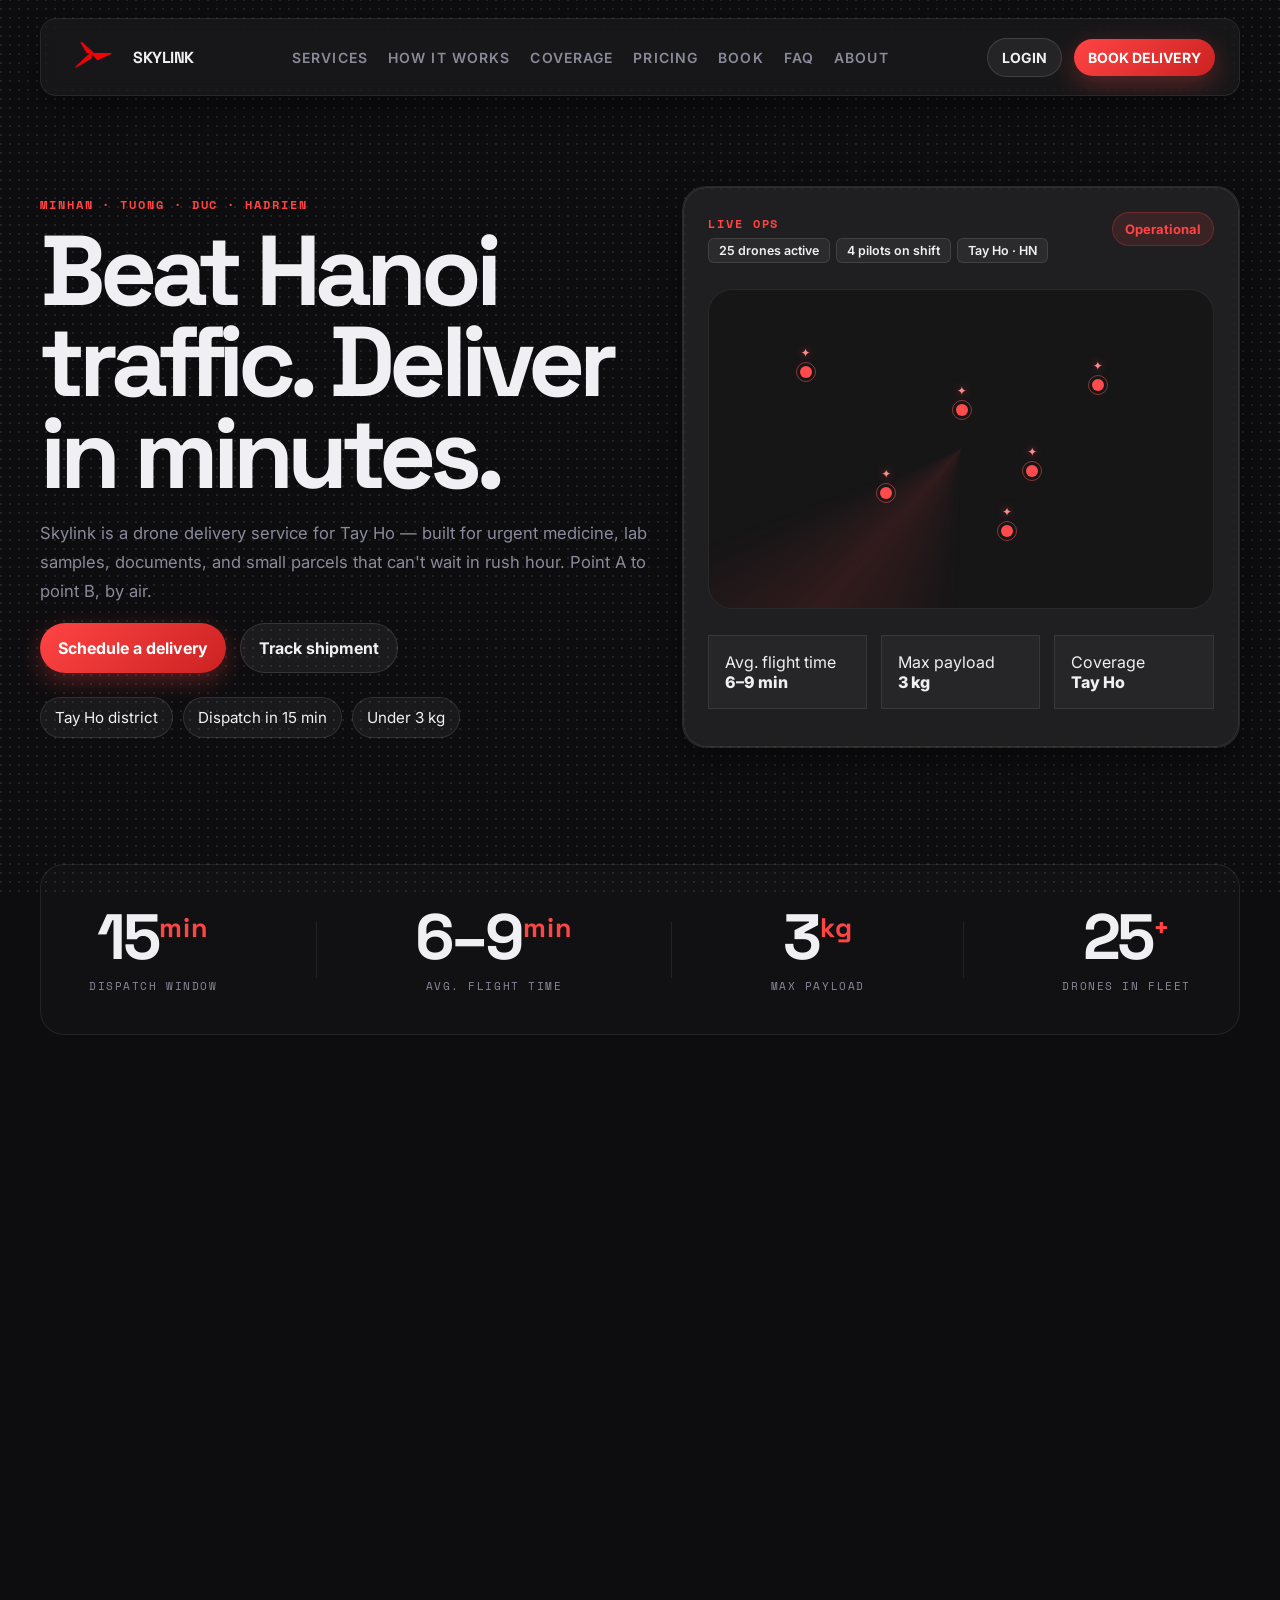
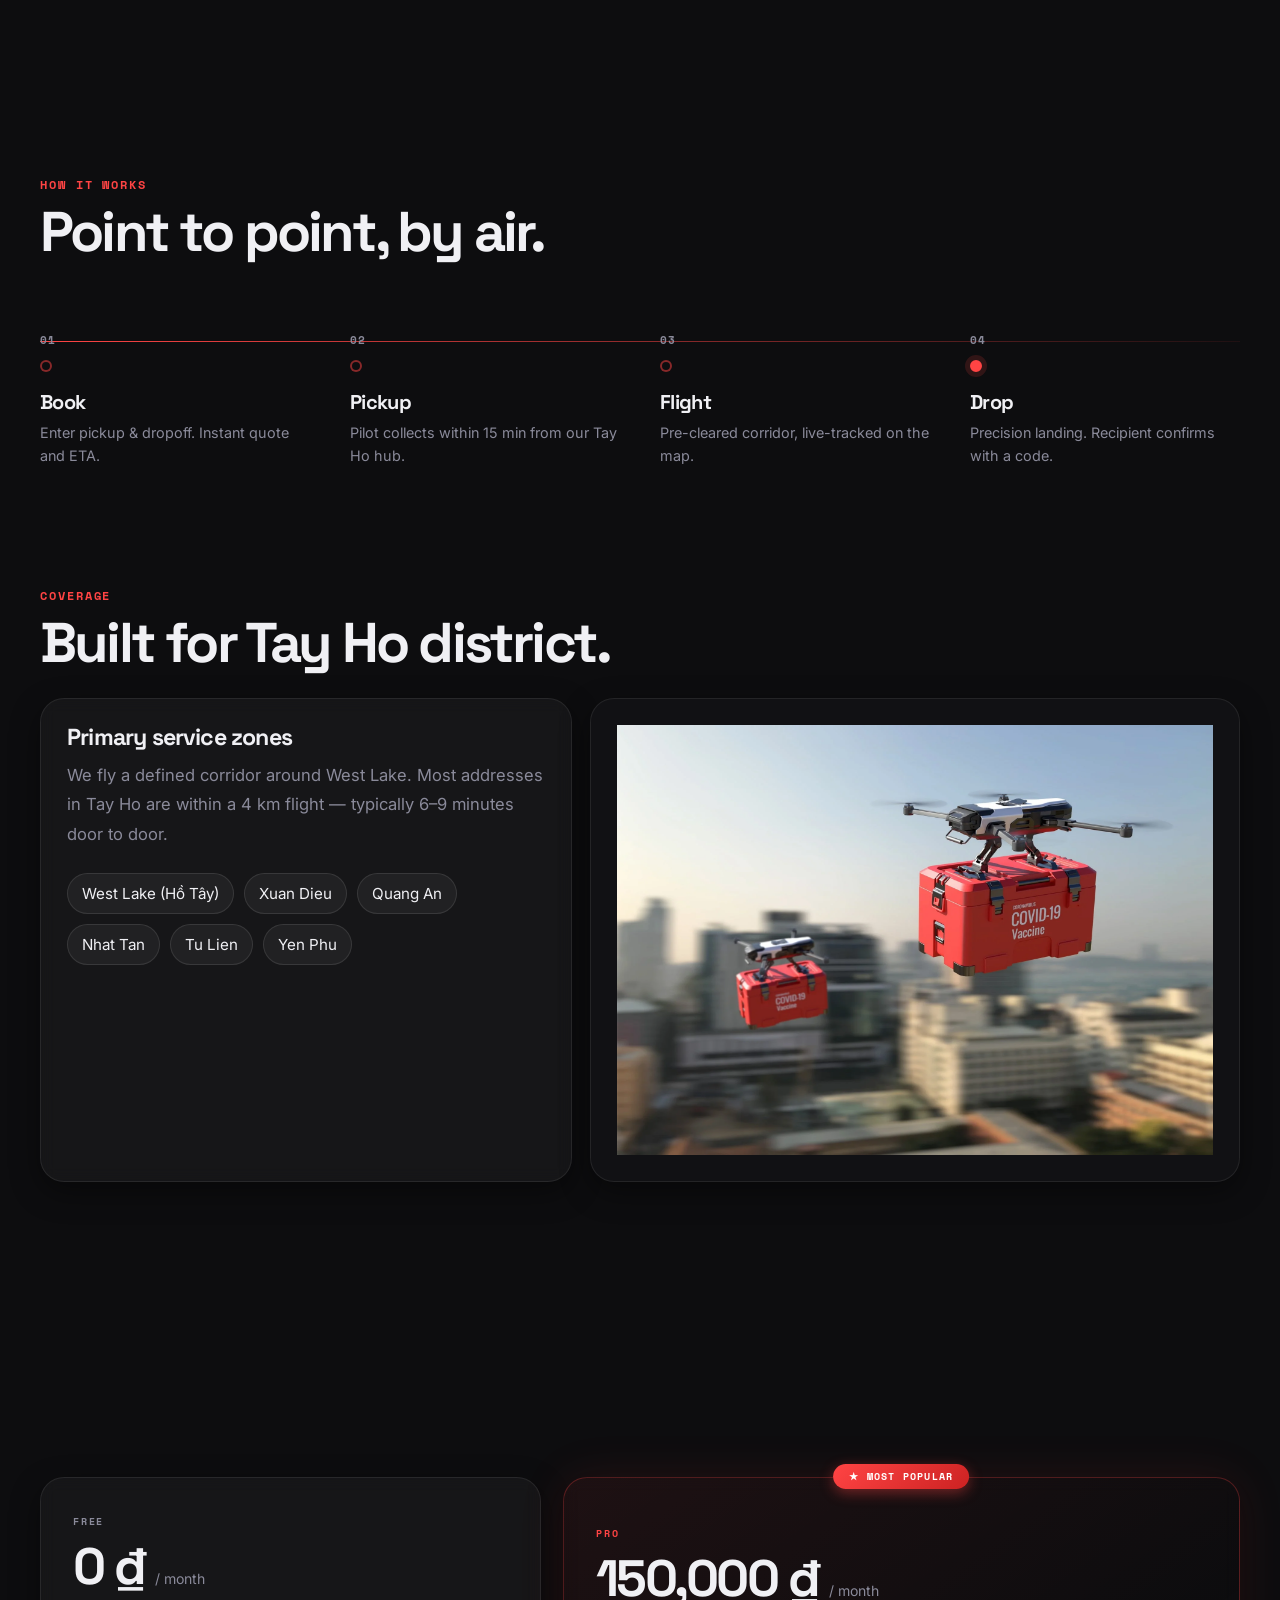
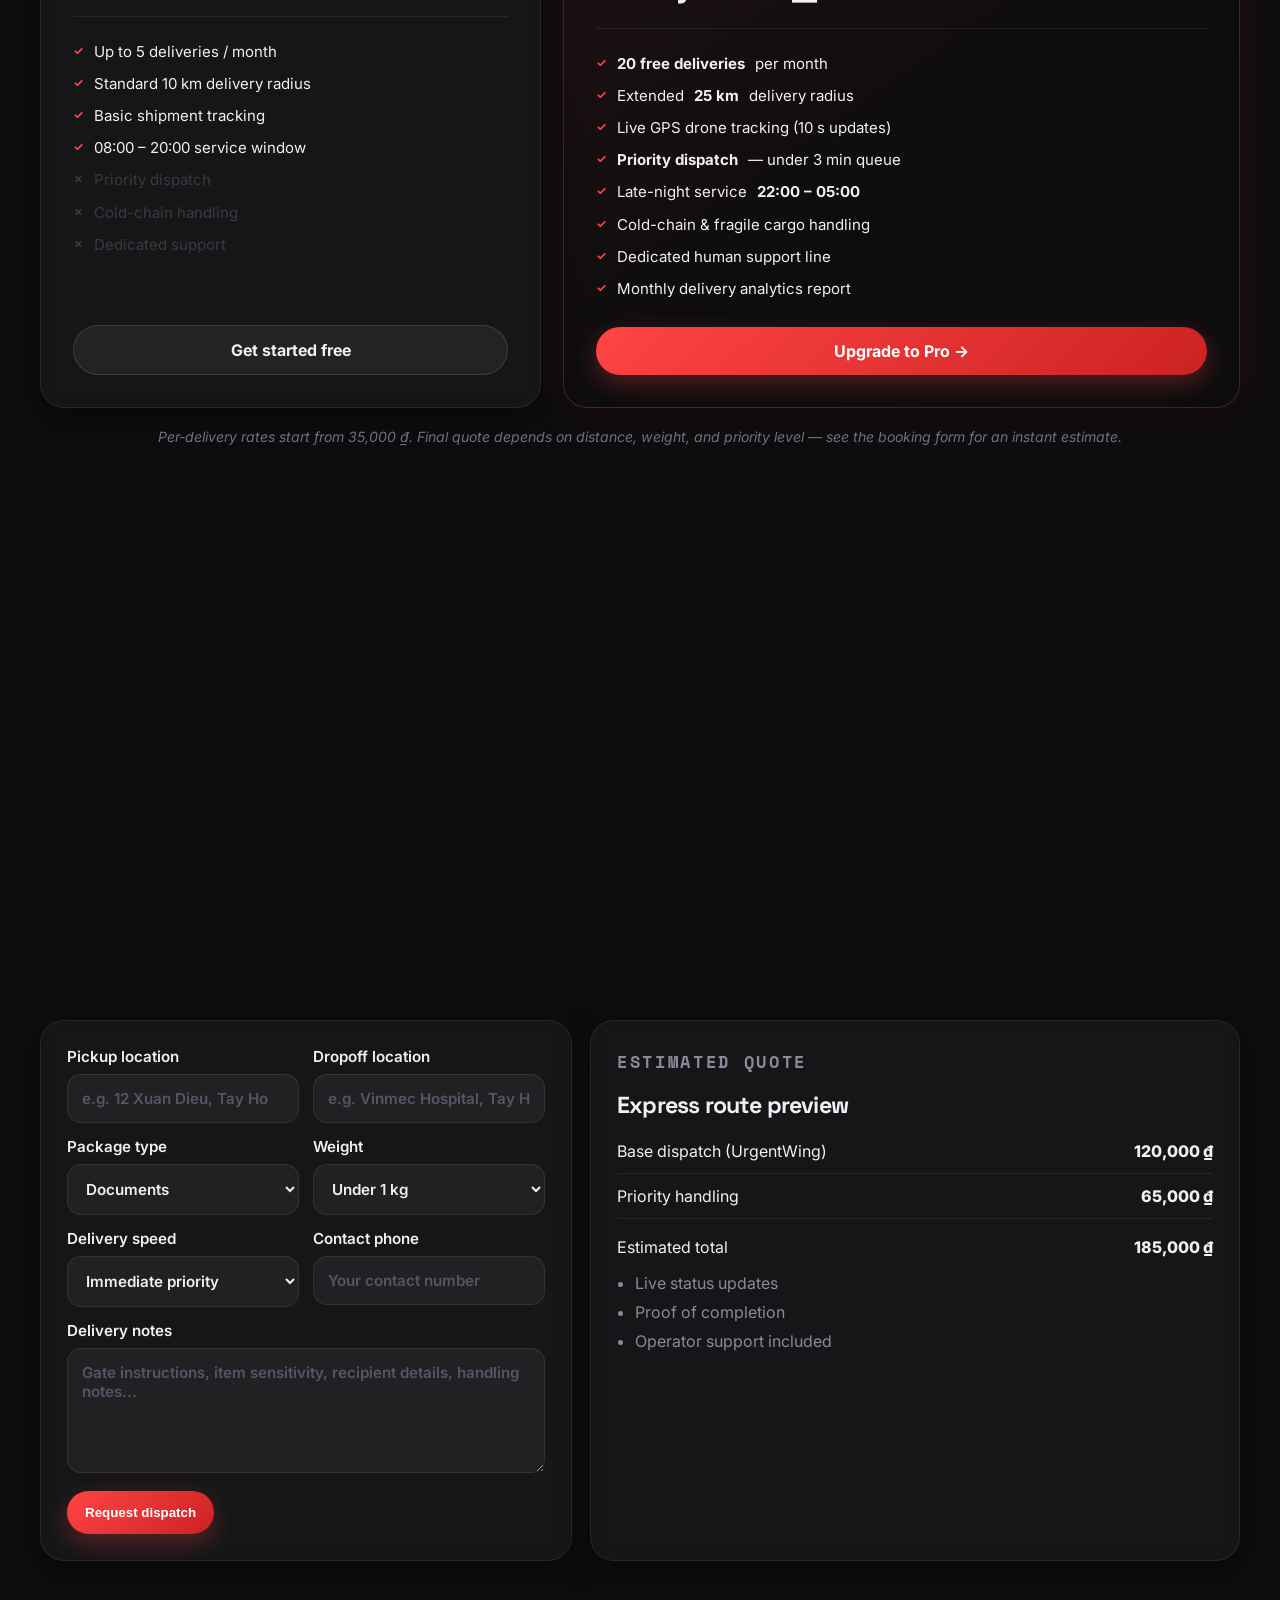
==== commit 731eda78: "Declutter landing page — remove problem section, redesign all sections - Delete 'The Problem' sectio" ====
--- a/index.html
+++ b/index.html
@@ -31,7 +31,6 @@
         <span>SKYLINK</span>
       </a>
       <nav>
-        <a href="#problem">Problem</a>
         <a href="#services">Services</a>
         <a href="#how">How it works</a>
         <a href="#coverage">Coverage</a>
@@ -116,110 +115,91 @@
         </div>
       </section>
 
-      <section class="metrics section reveal">
-        <div class="metric glass">
-          <span>Dispatch window</span>
-          <strong>Within 15 minutes</strong>
-        </div>
-        <div class="metric glass">
-          <span>Best for</span>
-          <strong>Urgent &lt; 3 kg parcels</strong>
-        </div>
-        <div class="metric glass">
-          <span>Tracking</span>
-          <strong>Live map &amp; ETA</strong>
-        </div>
-      </section>
-
-      <section id="problem" class="section problem-section">
-        <div class="section-heading reveal">
-          <p class="eyebrow">The problem</p>
-          <h2>Ground delivery breaks when minutes matter.</h2>
-        </div>
-        <div class="problem-grid">
-          <div class="problem-card glass reveal stagger-1">
-            <span class="problem-stat">45+ min</span>
-            <h3>Traffic kills urgency</h3>
-            <p>A 3 km ride across Tay Ho at rush hour can take 45 minutes on a motorbike. For insulin, lab samples, or a signed contract, that's too slow.</p>
-          </div>
-          <div class="problem-card glass reveal stagger-2">
-            <span class="problem-stat">~60k ₫</span>
-            <h3>Last-mile is expensive</h3>
-            <p>Bike couriers for urgent drops stack surcharges, waiting fees, and "express" upcharges. Cost balloons for small, time-critical items.</p>
-          </div>
-          <div class="problem-card glass reveal stagger-3">
-            <span class="problem-stat">Rain · heat</span>
-            <h3>Weather &amp; risk</h3>
-            <p>Monsoon season and 38°C afternoons make bike couriers unreliable. Medicine gets heat-damaged. Documents get soaked.</p>
-          </div>
-        </div>
-        <div class="problem-solution glass reveal">
-          <p class="eyebrow">Our answer</p>
-          <p>Drones fly straight lines at 60 km/h. A 3 km Tay Ho delivery becomes a 4-minute flight. No traffic, no queue, no waiting fee.</p>
-        </div>
-      </section>
+      <section class="stats-strip-section section reveal">
+        <div class="stats-strip">
+          <div class="stat-block">
+            <span class="stat-num">15<span class="stat-unit">min</span></span>
+            <span class="stat-desc">Dispatch window</span>
+          </div>
+          <div class="stat-sep"></div>
+          <div class="stat-block">
+            <span class="stat-num">6–9<span class="stat-unit">min</span></span>
+            <span class="stat-desc">Avg. flight time</span>
+          </div>
+          <div class="stat-sep"></div>
+          <div class="stat-block">
+            <span class="stat-num">3<span class="stat-unit">kg</span></span>
+            <span class="stat-desc">Max payload</span>
+          </div>
+          <div class="stat-sep"></div>
+          <div class="stat-block">
+            <span class="stat-num">25<span class="stat-unit">+</span></span>
+            <span class="stat-desc">Drones in fleet</span>
+          </div>
+        </div>
+      </section>
+
 
       <section id="services" class="section">
         <div class="section-heading reveal">
           <p class="eyebrow">Services</p>
-          <h2>Delivery options built for speed and trust.</h2>
-        </div>
-        <div class="service-grid">
-          <article class="service-card glass reveal stagger-1">
+          <h2>What we carry.</h2>
+        </div>
+        <div class="service-layout">
+          <article class="service-featured glass reveal stagger-1">
+            <span class="service-tag">Medical &amp; Healthcare</span>
             <h3>Express medical delivery</h3>
-            <p>Fast movement for samples, prescriptions, clinic-to-lab items, and time-sensitive healthcare logistics.</p>
-            <ul>
-              <li>Priority dispatch</li>
-              <li>Verified chain handling</li>
-              <li>Fast urban routing</li>
-            </ul>
+            <p>Priority routing for prescriptions, lab samples, and time-sensitive clinic logistics.</p>
+            <div class="service-chips">
+              <span>Priority dispatch</span>
+              <span>Chain handling</span>
+              <span>Sub-15 min</span>
+            </div>
           </article>
-          <article class="service-card glass reveal stagger-2">
-            <h3>Business courier</h3>
-            <p>Reliable transfer of contracts, legal documents, electronics, and high-priority business packages.</p>
-            <ul>
-              <li>Business account support</li>
-              <li>Scheduled pickups</li>
-              <li>Proof of delivery</li>
-            </ul>
-          </article>
-          <article class="service-card glass reveal stagger-3">
-            <h3>On-demand last mile</h3>
-            <p>Rapid city-center fulfillment for e-commerce brands, retail orders, and premium customer deliveries.</p>
-            <ul>
-              <li>Same-day options</li>
-              <li>Customer tracking links</li>
-              <li>Fast turnaround windows</li>
-            </ul>
-          </article>
+          <div class="service-stack">
+            <article class="service-card glass reveal stagger-2">
+              <span class="service-tag">Business</span>
+              <h3>Business courier</h3>
+              <p>Contracts, electronics, and high-priority packages across the district.</p>
+            </article>
+            <article class="service-card glass reveal stagger-3">
+              <span class="service-tag">E-commerce</span>
+              <h3>On-demand last mile</h3>
+              <p>Same-day fulfillment for retail orders and premium deliveries.</p>
+            </article>
+          </div>
         </div>
       </section>
 
       <section id="how" class="section how-section">
         <div class="section-heading reveal">
           <p class="eyebrow">How it works</p>
-          <h2>From request to rooftop in four steps.</h2>
-        </div>
-        <div class="how-grid">
-          <div class="how-step glass reveal stagger-1">
+          <h2>Point to point, by air.</h2>
+        </div>
+        <div class="how-timeline reveal">
+          <div class="how-node">
             <span class="how-num">01</span>
+            <div class="how-node-dot"></div>
             <h3>Book</h3>
-            <p>Enter pickup &amp; dropoff on the site or app. Get an instant quote and ETA based on flight distance.</p>
-          </div>
-          <div class="how-step glass reveal stagger-2">
+            <p>Enter pickup &amp; dropoff. Instant quote and ETA.</p>
+          </div>
+          <div class="how-node">
             <span class="how-num">02</span>
+            <div class="how-node-dot"></div>
             <h3>Pickup</h3>
-            <p>A pilot collects your parcel within 15 minutes, weighs and seals it, and loads the drone at our Tay Ho hub.</p>
-          </div>
-          <div class="how-step glass reveal stagger-3">
+            <p>Pilot collects within 15 min from our Tay Ho hub.</p>
+          </div>
+          <div class="how-node">
             <span class="how-num">03</span>
+            <div class="how-node-dot"></div>
             <h3>Flight</h3>
-            <p>The drone flies a pre-cleared corridor, monitored live. You track it on the map with a real-time ETA.</p>
-          </div>
-          <div class="how-step glass reveal stagger-3">
+            <p>Pre-cleared corridor, live-tracked on the map.</p>
+          </div>
+          <div class="how-node">
             <span class="how-num">04</span>
+            <div class="how-node-dot active"></div>
             <h3>Drop</h3>
-            <p>Precision landing at your rooftop, balcony, or designated drop zone. Recipient confirms with a one-time code.</p>
+            <p>Precision landing. Recipient confirms with a code.</p>
           </div>
         </div>
       </section>
@@ -303,24 +283,12 @@
       </section>
 
       <section class="section partners-section">
-        <div class="section-heading reveal">
-          <p class="eyebrow">Partners</p>
-          <h2>Trusted across Hanoi.</h2>
-          <p class="section-intro">We work with pharmacies, hospitals, delivery platforms, and retailers across the city.</p>
-        </div>
-        <div class="partners-grid reveal">
-          <div class="partner-logo partner-grab glass">
-            <img src="grab.png" alt="Grab">
-          </div>
-          <div class="partner-logo partner-winmart glass">
-            <img src="winmart.png" alt="WinMart">
-          </div>
-          <div class="partner-logo partner-longchau glass">
-            <img src="longchau.png" alt="Long Chau">
-          </div>
-          <div class="partner-logo partner-vinmec glass">
-            <img src="vinmec.png" alt="Vinmec">
-          </div>
+        <p class="eyebrow partners-eyebrow reveal">Trusted partners</p>
+        <div class="partners-strip reveal">
+          <img src="grab.png" alt="Grab" class="partner-img">
+          <img src="winmart.png" alt="WinMart" class="partner-img">
+          <img src="longchau.png" alt="Long Chau" class="partner-img partner-tall">
+          <img src="vinmec.png" alt="Vinmec" class="partner-img partner-tall">
         </div>
       </section>
 
@@ -478,30 +446,30 @@
       </section>
 
       <section id="about" class="section about-section">
-        <div class="section-heading">
+        <div class="section-heading reveal">
           <p class="eyebrow">About</p>
-          <h2>The team behind the fleet.</h2>
-        </div>
-        <div class="team-grid">
-          <div class="team-card glass">
-            <div class="team-avatar founder-avatar">BA</div>
-            <h3>Minhan</h3>
-            <p class="team-role">CEO</p>
-          </div>
-          <div class="team-card glass">
+          <h2>Built by four.</h2>
+        </div>
+        <div class="team-row reveal">
+          <div class="team-member">
+            <div class="team-avatar founder-avatar">MH</div>
+            <strong>Minhan</strong>
+            <span class="team-role">CEO</span>
+          </div>
+          <div class="team-member">
             <div class="team-avatar">DA</div>
-            <h3>Ducanh</h3>
-            <p class="team-role">CTO</p>
-          </div>
-          <div class="team-card glass">
+            <strong>Ducanh</strong>
+            <span class="team-role">CTO</span>
+          </div>
+          <div class="team-member">
             <div class="team-avatar">TU</div>
-            <h3>Tuong</h3>
-            <p class="team-role">COO</p>
-          </div>
-          <div class="team-card glass">
+            <strong>Tuong</strong>
+            <span class="team-role">COO</span>
+          </div>
+          <div class="team-member">
             <div class="team-avatar">HD</div>
-            <h3>Hadrien</h3>
-            <p class="team-role">Head of Sales</p>
+            <strong>Hadrien</strong>
+            <span class="team-role">Head of Sales</span>
           </div>
         </div>
       </section>
--- a/styles.css
+++ b/styles.css
@@ -248,17 +248,173 @@
 }
 
 .route-stats { gap: 14px; }
-.route-stats > div, .metric { flex: 1; padding: 16px; background: rgba(255,255,255,0.03); border: 1px solid var(--line); }
-.metrics { display: grid; grid-template-columns: repeat(3, 1fr); gap: 16px; margin-top: -12px; }
-.metric span { color: var(--muted); font-size: 0.92rem; font-weight: 700; }
+.route-stats > div { flex: 1; padding: 16px; background: rgba(255,255,255,0.03); border: 1px solid var(--line); }
 .section-heading { margin-bottom: 28px; }
 
-.service-grid, .trust-grid-large { display: grid; grid-template-columns: repeat(3, 1fr); gap: 18px; }
-
-.service-card, .trust-box, .coverage-card, .coverage-map,
+/* ── Stats strip ── */
+.stats-strip-section { padding: 10px 0 40px; }
+.stats-strip {
+  display: flex;
+  align-items: center;
+  justify-content: space-between;
+  padding: 40px 48px;
+  border: 1px solid var(--line);
+  border-radius: var(--radius-lg);
+  background: rgba(255,255,255,0.02);
+}
+.stat-block { display: flex; flex-direction: column; align-items: center; gap: 8px; }
+.stat-num {
+  font-family: var(--font-display);
+  font-size: clamp(2.6rem, 5vw, 4rem);
+  font-weight: 800;
+  letter-spacing: -0.06em;
+  color: var(--text);
+  line-height: 1;
+}
+.stat-unit {
+  font-size: 0.42em;
+  color: var(--red);
+  letter-spacing: 0.04em;
+  vertical-align: super;
+  margin-left: 2px;
+}
+.stat-desc {
+  font-family: var(--font-mono);
+  font-size: 0.7rem;
+  text-transform: uppercase;
+  letter-spacing: 0.14em;
+  color: var(--muted);
+}
+.stat-sep { width: 1px; height: 56px; background: var(--line); }
+
+/* ── Services – asymmetric ── */
+.service-layout {
+  display: grid;
+  grid-template-columns: 1.15fr 0.85fr;
+  gap: 18px;
+}
+.service-stack { display: flex; flex-direction: column; gap: 18px; }
+.service-featured {
+  border-radius: var(--radius-lg);
+  padding: 36px 32px;
+  display: flex;
+  flex-direction: column;
+  justify-content: flex-end;
+  min-height: 300px;
+}
+.service-featured h3 { font-size: clamp(1.5rem, 3vw, 2rem); margin-bottom: 10px; }
+.service-card { border-radius: var(--radius-lg); padding: 26px; flex: 1; }
+.service-tag {
+  display: inline-block;
+  font-family: var(--font-mono);
+  font-size: 9px;
+  text-transform: uppercase;
+  letter-spacing: 0.18em;
+  color: var(--red);
+  margin-bottom: 12px;
+  font-weight: 700;
+}
+.service-chips { display: flex; flex-wrap: wrap; gap: 8px; margin-top: 20px; }
+.service-chips span {
+  padding: 5px 12px;
+  border-radius: 999px;
+  border: 1px solid rgba(255, 68, 68, 0.22);
+  background: rgba(255, 68, 68, 0.07);
+  font-size: 0.78rem;
+  color: var(--text);
+  font-weight: 600;
+}
+
+/* ── How – open timeline ── */
+.how-timeline {
+  display: grid;
+  grid-template-columns: repeat(4, 1fr);
+  gap: 40px;
+  padding-top: 44px;
+  position: relative;
+}
+.how-timeline::before {
+  content: '';
+  position: absolute;
+  top: 54px;
+  left: 0;
+  right: 0;
+  height: 1px;
+  background: linear-gradient(90deg, var(--red) 0%, rgba(255, 68, 68, 0.08) 100%);
+}
+.how-node { position: relative; }
+.how-node .how-num {
+  display: block;
+  font-family: var(--font-mono);
+  font-size: 0.7rem;
+  color: var(--muted);
+  margin-bottom: 12px;
+  letter-spacing: 0.1em;
+}
+.how-node-dot {
+  width: 12px; height: 12px;
+  border-radius: 50%;
+  background: var(--bg);
+  border: 2px solid rgba(255, 68, 68, 0.5);
+  margin-bottom: 20px;
+  position: relative;
+  z-index: 1;
+}
+.how-node-dot.active {
+  background: var(--red);
+  border-color: var(--red);
+  box-shadow: 0 0 0 5px rgba(255, 68, 68, 0.15);
+}
+.how-node h3 { margin-bottom: 8px; font-size: 1.25rem; }
+.how-node p { color: var(--muted); font-size: 0.9rem; line-height: 1.6; margin: 0; }
+
+/* ── Partners – clean strip ── */
+.partners-eyebrow { margin-bottom: 24px; }
+.partners-strip {
+  display: flex;
+  align-items: center;
+  justify-content: space-between;
+  gap: 32px;
+  padding: 36px 0;
+  border-top: 1px solid var(--line);
+  border-bottom: 1px solid var(--line);
+}
+.partner-img {
+  max-height: 36px; width: auto;
+  opacity: 0.45;
+  mix-blend-mode: screen;
+  filter: grayscale(1);
+  transition: opacity 400ms ease, filter 400ms ease;
+}
+.partner-img.partner-tall { max-height: 64px; }
+.partners-strip:hover .partner-img { opacity: 0.2; }
+.partner-img:hover { opacity: 1 !important; filter: grayscale(0) !important; }
+
+/* ── About – minimal team row ── */
+.team-row {
+  display: flex;
+  gap: 48px;
+  flex-wrap: wrap;
+}
+.team-member {
+  display: flex;
+  flex-direction: column;
+  align-items: center;
+  gap: 8px;
+  text-align: center;
+}
+.team-member strong {
+  font-family: var(--font-display);
+  font-size: 1.05rem;
+  font-weight: 700;
+  display: block;
+  color: var(--text);
+}
+
+.trust-grid-large { display: grid; grid-template-columns: repeat(2, 1fr); gap: 18px; }
+.trust-box, .coverage-card, .coverage-map,
 .booking-form, .quote-card, .contact-card, .tracking-panel { padding: 26px; }
-
-.service-card ul, .quote-card ul { padding-left: 18px; color: var(--muted); line-height: 1.8; margin-bottom: 0; }
+.quote-card ul { padding-left: 18px; color: var(--muted); line-height: 1.8; margin-bottom: 0; }
 
 .coverage-layout, .booking-layout { display: grid; grid-template-columns: 0.9fr 1.1fr; gap: 18px; }
 .coverage-map { min-height: 360px; position: relative; background: #111114; }
@@ -296,9 +452,12 @@
 .stagger-3 { transition-delay: 150ms; }
 
 @media (max-width: 1020px) {
-  .hero, .service-grid, .coverage-layout, .booking-layout,
-  .metrics, .trust-grid-large, .form-grid, .tracking-panel { grid-template-columns: 1fr; }
+  .hero, .service-layout, .coverage-layout, .booking-layout,
+  .trust-grid-large, .form-grid, .tracking-panel { grid-template-columns: 1fr; }
   .tracking-panel { display: grid; }
+  .how-timeline { grid-template-columns: repeat(2, 1fr); gap: 28px; }
+  .how-timeline::before { display: none; }
+  .stats-strip { padding: 28px 24px; }
 }
 
 /* ── Problem section ── */
@@ -397,7 +556,7 @@
   grid-template-columns: 1fr 1.35fr;
   gap: 22px;
   margin-top: 48px;
-  align-items: start;
+  align-items: stretch;
 }
 
 .plan-tier {
@@ -406,7 +565,7 @@
   display: flex;
   flex-direction: column;
   position: relative;
-  transition: transform 300ms ease, box-shadow 300ms ease;
+  transition: transform 300ms ease, box-shadow 600ms ease, border-color 600ms ease;
 }
 
 .plan-tier:hover { transform: translateY(-5px); }
@@ -415,15 +574,18 @@
   border-color: rgba(255, 68, 68, 0.28);
   background: linear-gradient(145deg, rgba(255, 68, 68, 0.07) 0%, rgba(13, 13, 15, 0) 60%);
   box-shadow: 0 0 48px rgba(255, 68, 68, 0.1), var(--shadow);
+  overflow: visible;
+  padding-top: 48px;
 }
 
 .plan-pro-tier:hover {
   box-shadow: 0 0 64px rgba(255, 68, 68, 0.18), var(--shadow);
+  border-color: rgba(255, 68, 68, 0.45);
 }
 
 .tier-badge {
   position: absolute;
-  top: -13px;
+  top: -14px;
   left: 50%;
   transform: translateX(-50%);
   background: linear-gradient(135deg, var(--red), var(--red-deep));
@@ -584,9 +746,6 @@
 @media (max-width: 1020px) {
   .order-layout { grid-template-columns: 1fr; }
   .order-hero { flex-direction: column; align-items: stretch; }
-  .problem-grid { grid-template-columns: 1fr; }
-  .how-grid { grid-template-columns: repeat(2, 1fr); }
-  .partners-grid { grid-template-columns: repeat(2, 1fr); }
 }
 
 @media (max-width: 760px) {
@@ -595,8 +754,11 @@
   .hero-actions, .contact-actions, .form-actions, .tracking-form { flex-direction: column; align-items: stretch; }
   .button, .tracking-form input { width: 100%; }
   h1 { font-size: 3.1rem; }
-  .how-grid { grid-template-columns: 1fr; }
-  .partners-grid { grid-template-columns: repeat(2, 1fr); }
+  .how-timeline { grid-template-columns: 1fr; }
+  .stats-strip { flex-wrap: wrap; gap: 24px; justify-content: center; }
+  .stat-sep { display: none; }
+  .partners-strip { flex-wrap: wrap; justify-content: center; gap: 24px; }
+  .team-row { justify-content: center; gap: 32px; }
   .faq-item summary { font-size: 0.98rem; padding: 18px 20px; }
   .faq-item p { padding: 0 20px 20px; }
 }
@@ -638,10 +800,6 @@
 .pricing-card p { color: var(--muted); line-height: 1.6; flex-grow: 1; margin-bottom: 12px; }
 .price { font-family: var(--font-mono); font-weight: 700; color: var(--red); font-size: 1.05rem; margin-top: auto; }
 
-@media (max-width: 1020px) {
-  .team-grid, .pricing-grid { grid-template-columns: repeat(2, 1fr); }
-}
-
 @media (max-width: 760px) {
-  .team-grid, .pricing-grid { grid-template-columns: 1fr; }
-}
+  .service-layout { grid-template-columns: 1fr; }
+}
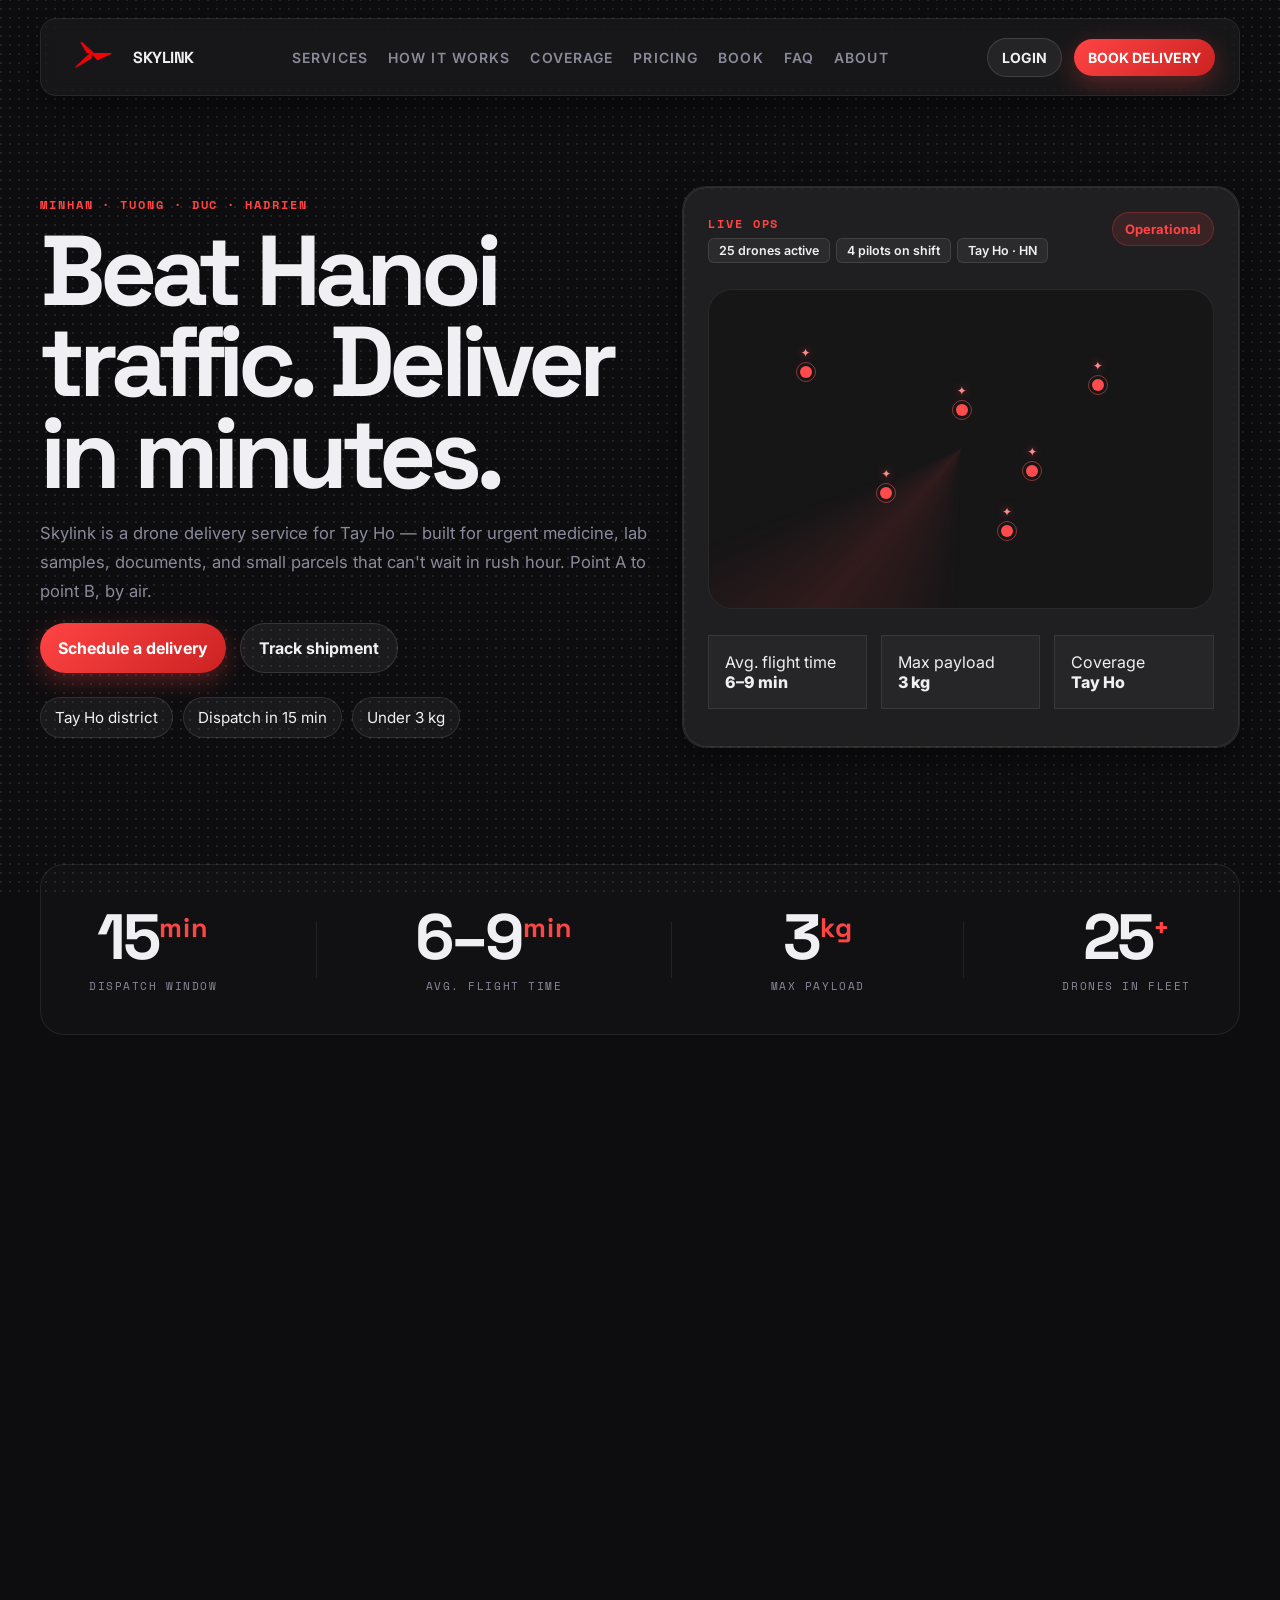
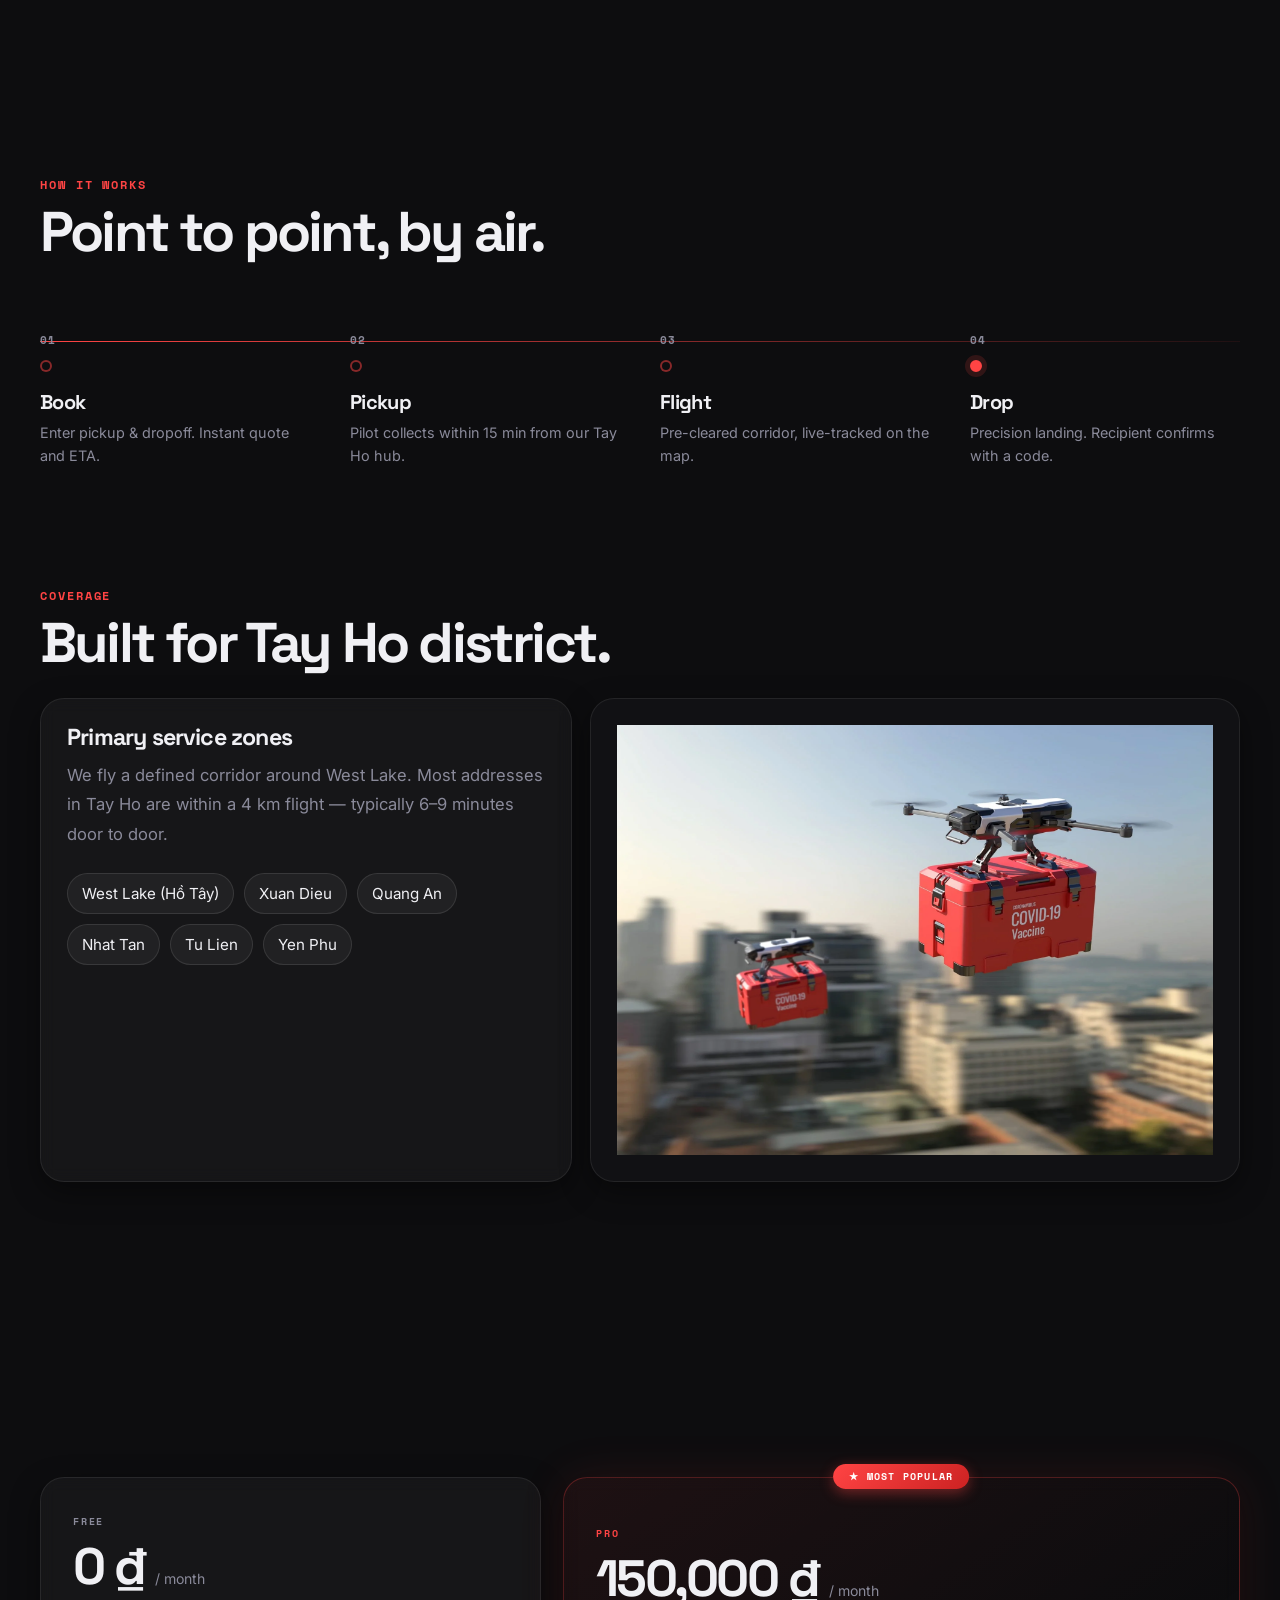
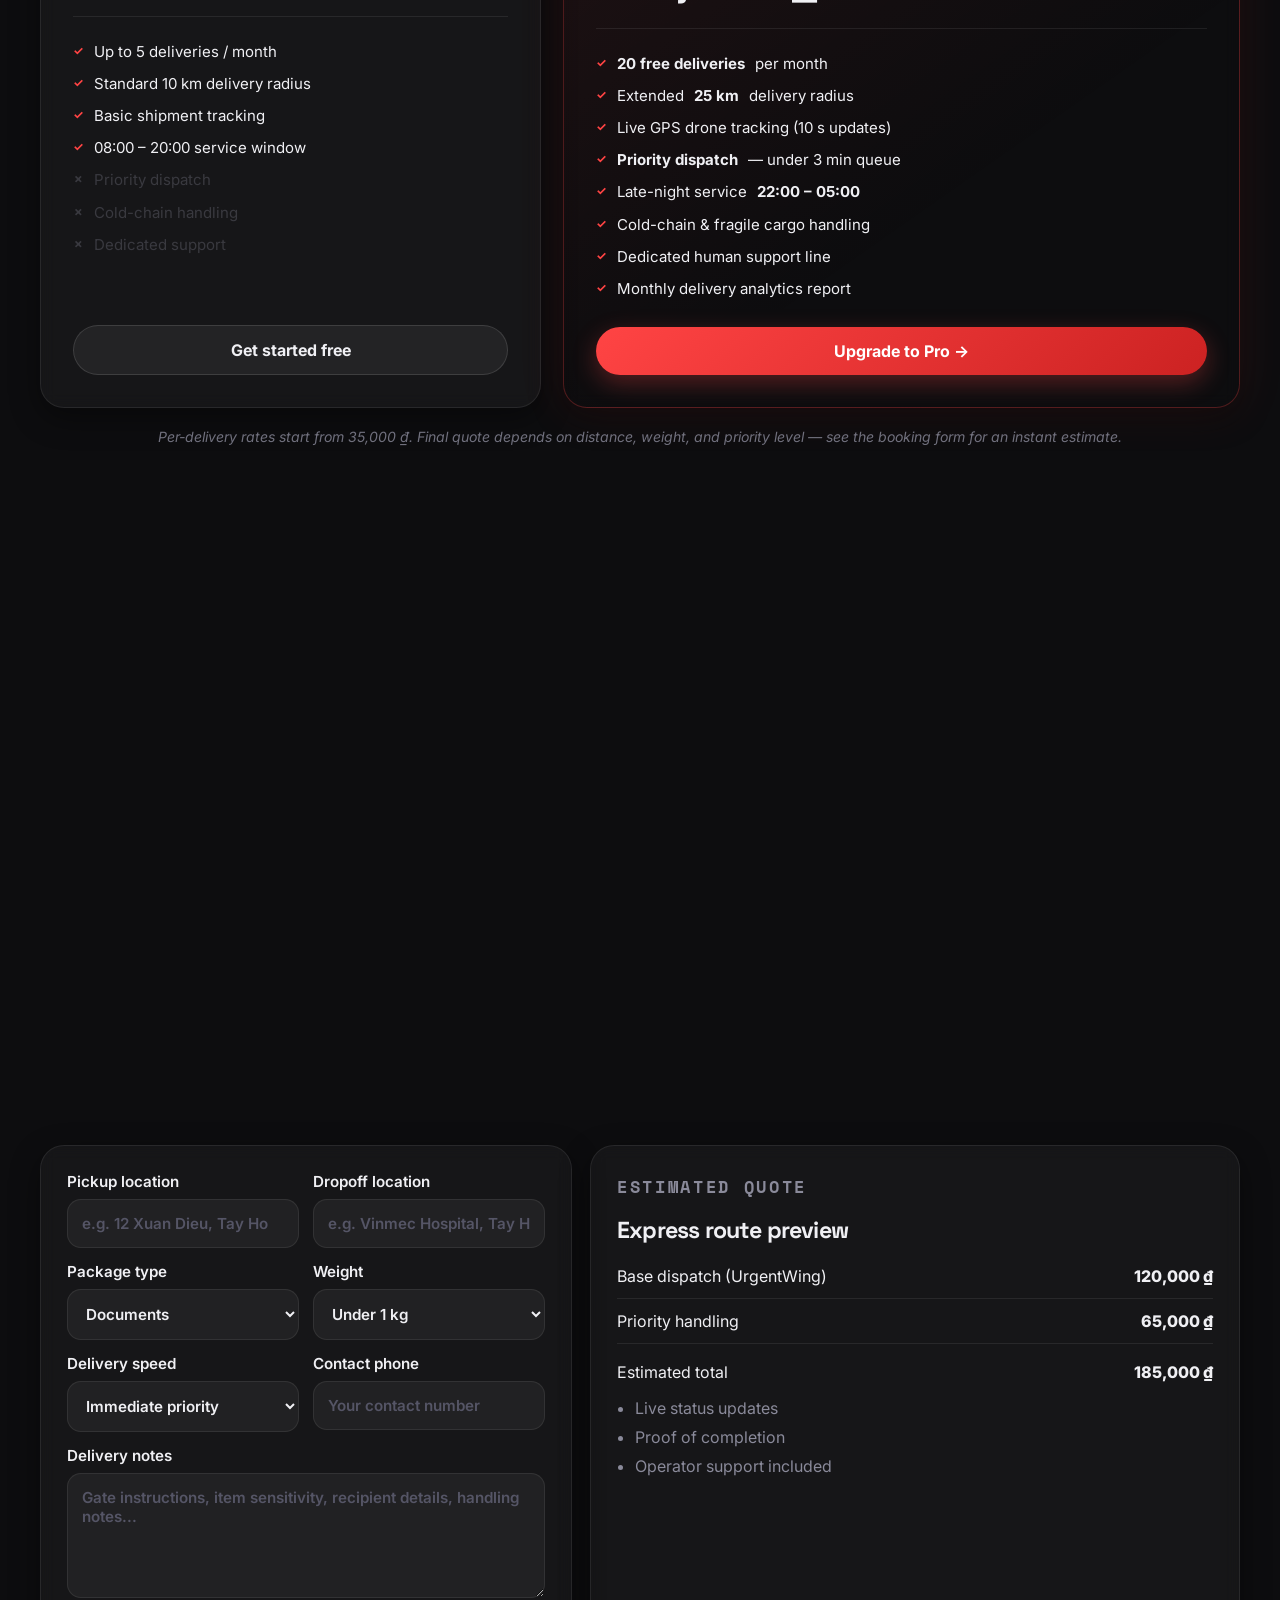
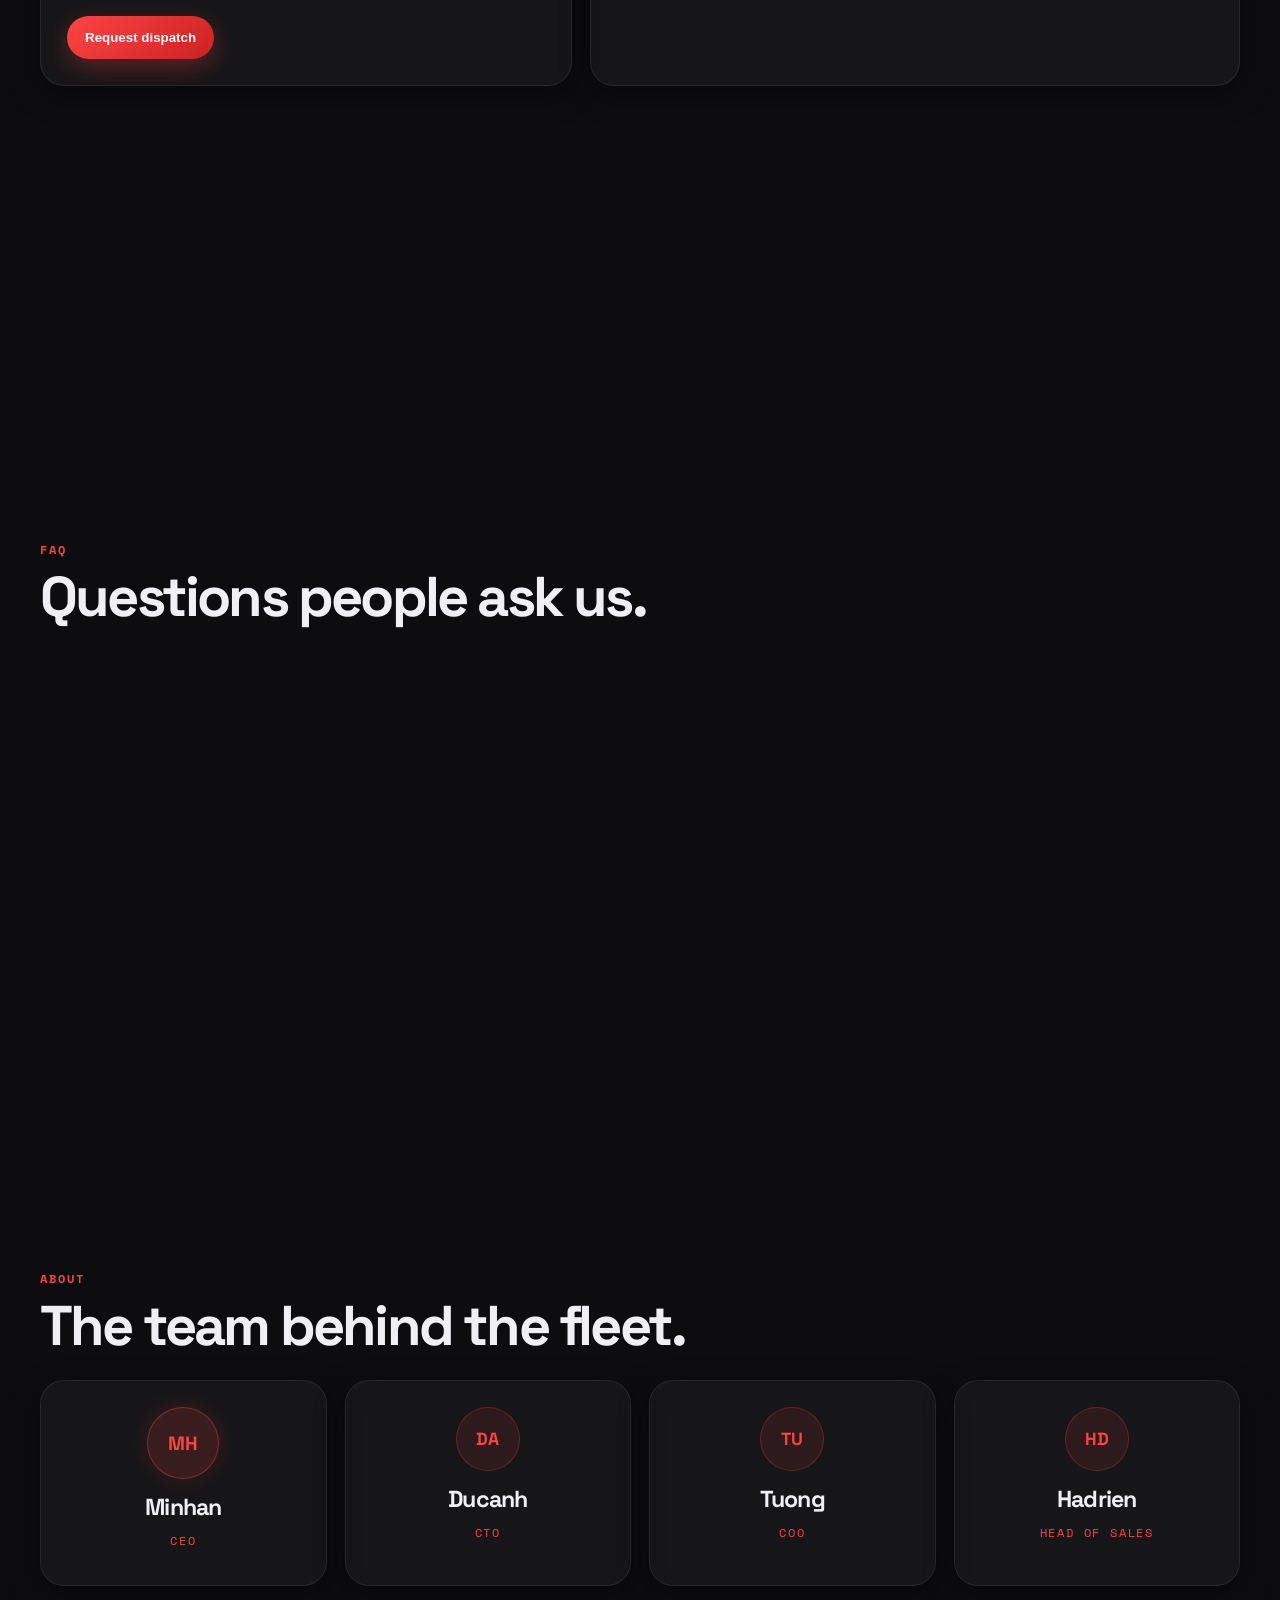
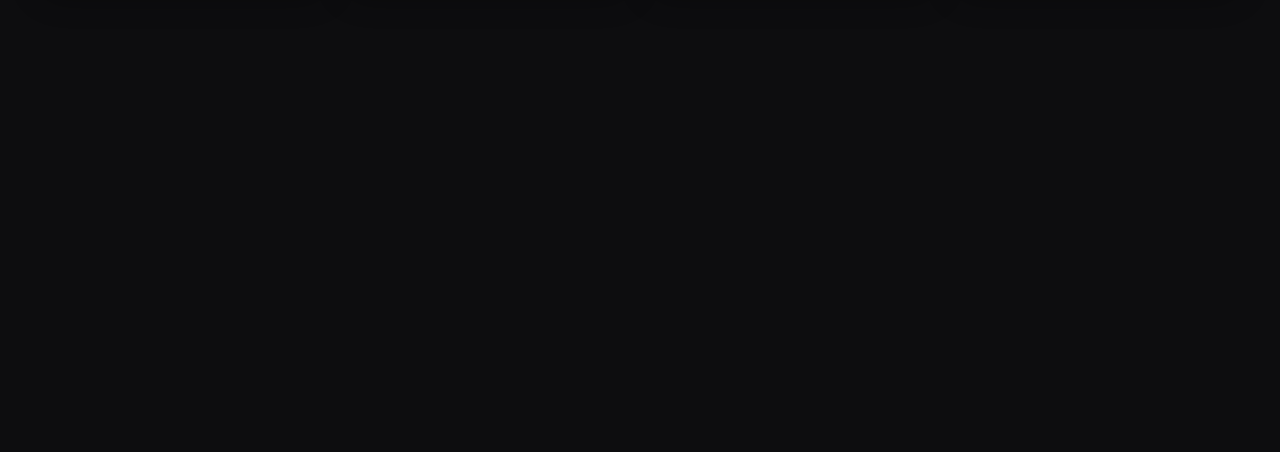
==== commit aa054fc7: "Revert about/partners sections, add image to medical service card Co-Authored-By: Claude Sonnet 4.6 " ====
--- a/index.html
+++ b/index.html
@@ -147,6 +147,7 @@
         </div>
         <div class="service-layout">
           <article class="service-featured glass reveal stagger-1">
+            <img src="drone-hero.png" alt="Drone delivery" class="service-featured-img">
             <span class="service-tag">Medical &amp; Healthcare</span>
             <h3>Express medical delivery</h3>
             <p>Priority routing for prescriptions, lab samples, and time-sensitive clinic logistics.</p>
@@ -283,12 +284,24 @@
       </section>
 
       <section class="section partners-section">
-        <p class="eyebrow partners-eyebrow reveal">Trusted partners</p>
-        <div class="partners-strip reveal">
-          <img src="grab.png" alt="Grab" class="partner-img">
-          <img src="winmart.png" alt="WinMart" class="partner-img">
-          <img src="longchau.png" alt="Long Chau" class="partner-img partner-tall">
-          <img src="vinmec.png" alt="Vinmec" class="partner-img partner-tall">
+        <div class="section-heading reveal">
+          <p class="eyebrow">Partners</p>
+          <h2>Trusted across Hanoi.</h2>
+          <p class="section-intro">We work with pharmacies, hospitals, delivery platforms, and retailers across the city.</p>
+        </div>
+        <div class="partners-grid reveal">
+          <div class="partner-logo partner-grab glass">
+            <img src="grab.png" alt="Grab">
+          </div>
+          <div class="partner-logo partner-winmart glass">
+            <img src="winmart.png" alt="WinMart">
+          </div>
+          <div class="partner-logo partner-longchau glass">
+            <img src="longchau.png" alt="Long Chau">
+          </div>
+          <div class="partner-logo partner-vinmec glass">
+            <img src="vinmec.png" alt="Vinmec">
+          </div>
         </div>
       </section>
 
@@ -446,30 +459,30 @@
       </section>
 
       <section id="about" class="section about-section">
-        <div class="section-heading reveal">
+        <div class="section-heading">
           <p class="eyebrow">About</p>
-          <h2>Built by four.</h2>
-        </div>
-        <div class="team-row reveal">
-          <div class="team-member">
+          <h2>The team behind the fleet.</h2>
+        </div>
+        <div class="team-grid">
+          <div class="team-card glass">
             <div class="team-avatar founder-avatar">MH</div>
-            <strong>Minhan</strong>
-            <span class="team-role">CEO</span>
-          </div>
-          <div class="team-member">
+            <h3>Minhan</h3>
+            <p class="team-role">CEO</p>
+          </div>
+          <div class="team-card glass">
             <div class="team-avatar">DA</div>
-            <strong>Ducanh</strong>
-            <span class="team-role">CTO</span>
-          </div>
-          <div class="team-member">
+            <h3>Ducanh</h3>
+            <p class="team-role">CTO</p>
+          </div>
+          <div class="team-card glass">
             <div class="team-avatar">TU</div>
-            <strong>Tuong</strong>
-            <span class="team-role">COO</span>
-          </div>
-          <div class="team-member">
+            <h3>Tuong</h3>
+            <p class="team-role">COO</p>
+          </div>
+          <div class="team-card glass">
             <div class="team-avatar">HD</div>
-            <strong>Hadrien</strong>
-            <span class="team-role">Head of Sales</span>
+            <h3>Hadrien</h3>
+            <p class="team-role">Head of Sales</p>
           </div>
         </div>
       </section>
--- a/styles.css
+++ b/styles.css
@@ -301,8 +301,21 @@
   flex-direction: column;
   justify-content: flex-end;
   min-height: 300px;
+  position: relative;
 }
 .service-featured h3 { font-size: clamp(1.5rem, 3vw, 2rem); margin-bottom: 10px; }
+.service-featured-img {
+  position: absolute;
+  top: 0; right: 0;
+  width: 60%;
+  height: 100%;
+  object-fit: cover;
+  object-position: center;
+  opacity: 0.18;
+  mask-image: linear-gradient(to left, rgba(0,0,0,0.7) 0%, transparent 100%);
+  -webkit-mask-image: linear-gradient(to left, rgba(0,0,0,0.7) 0%, transparent 100%);
+  pointer-events: none;
+}
 .service-card { border-radius: var(--radius-lg); padding: 26px; flex: 1; }
 .service-tag {
   display: inline-block;
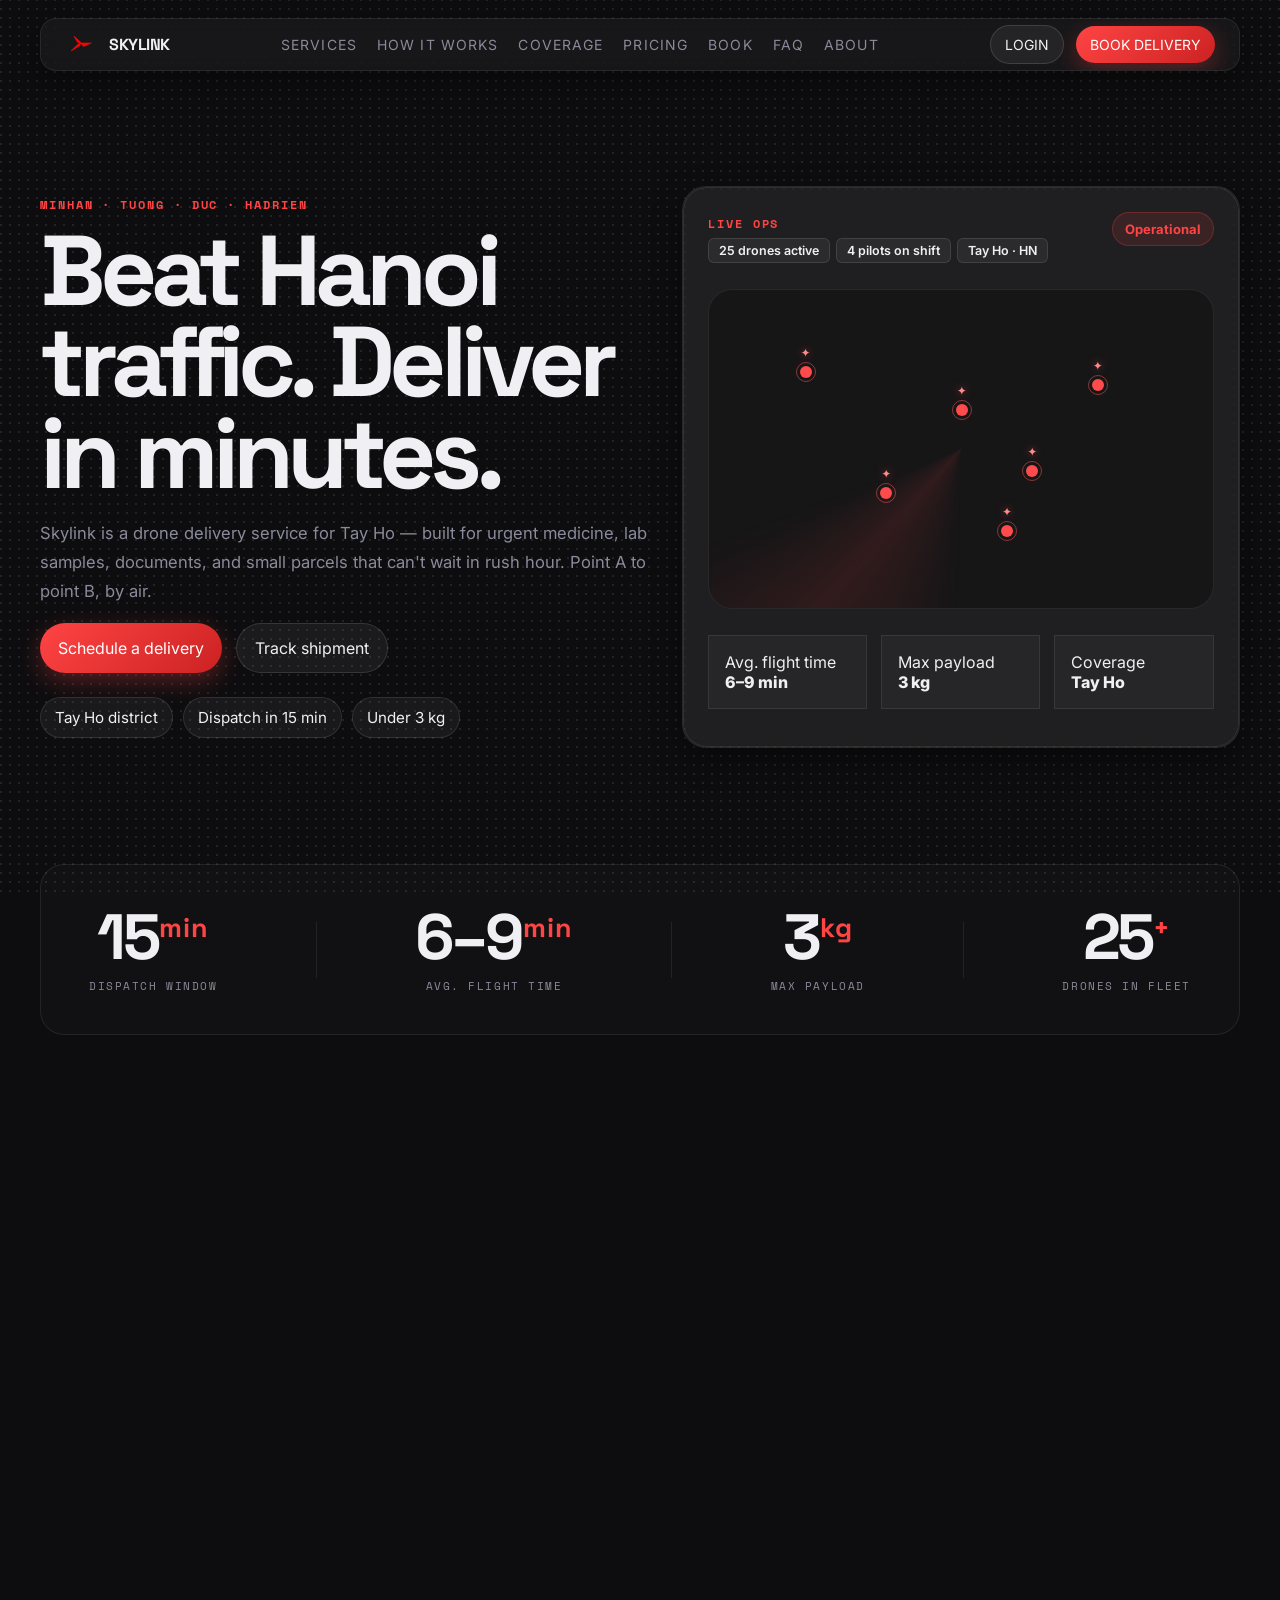
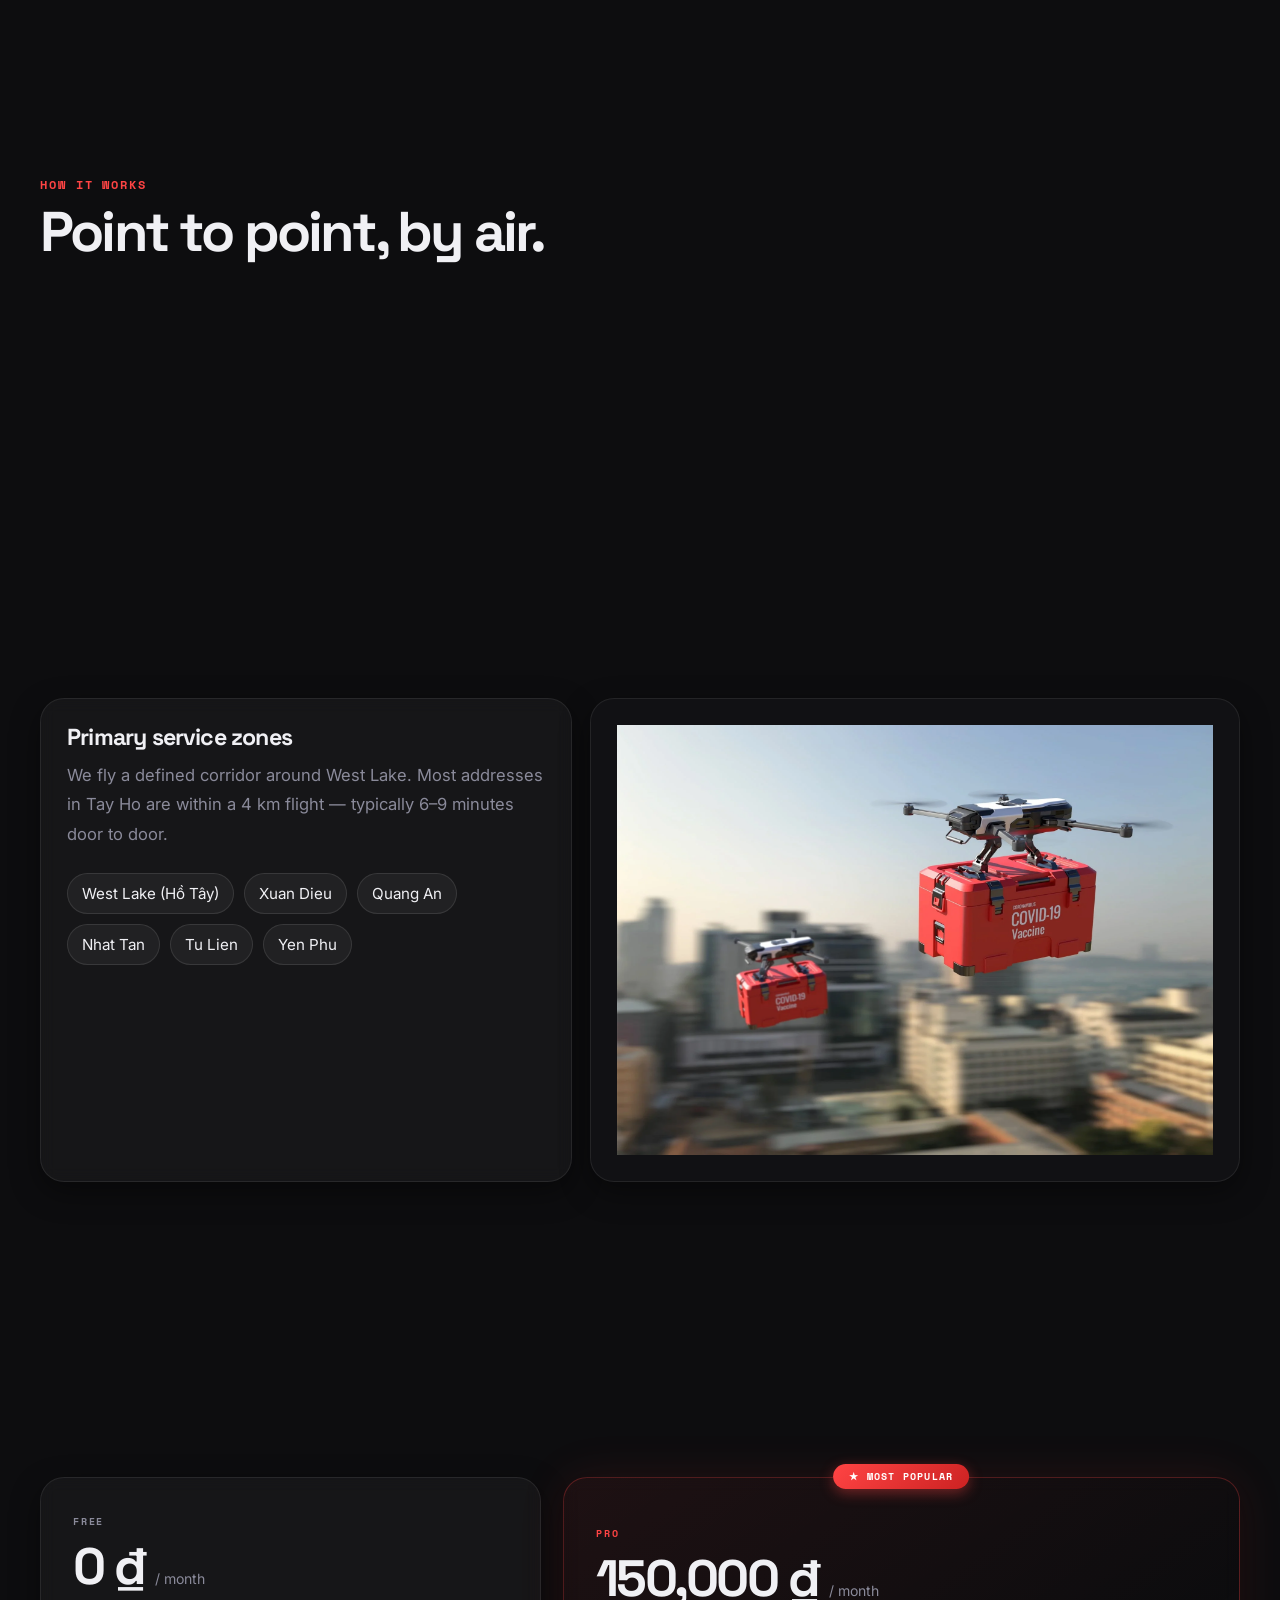
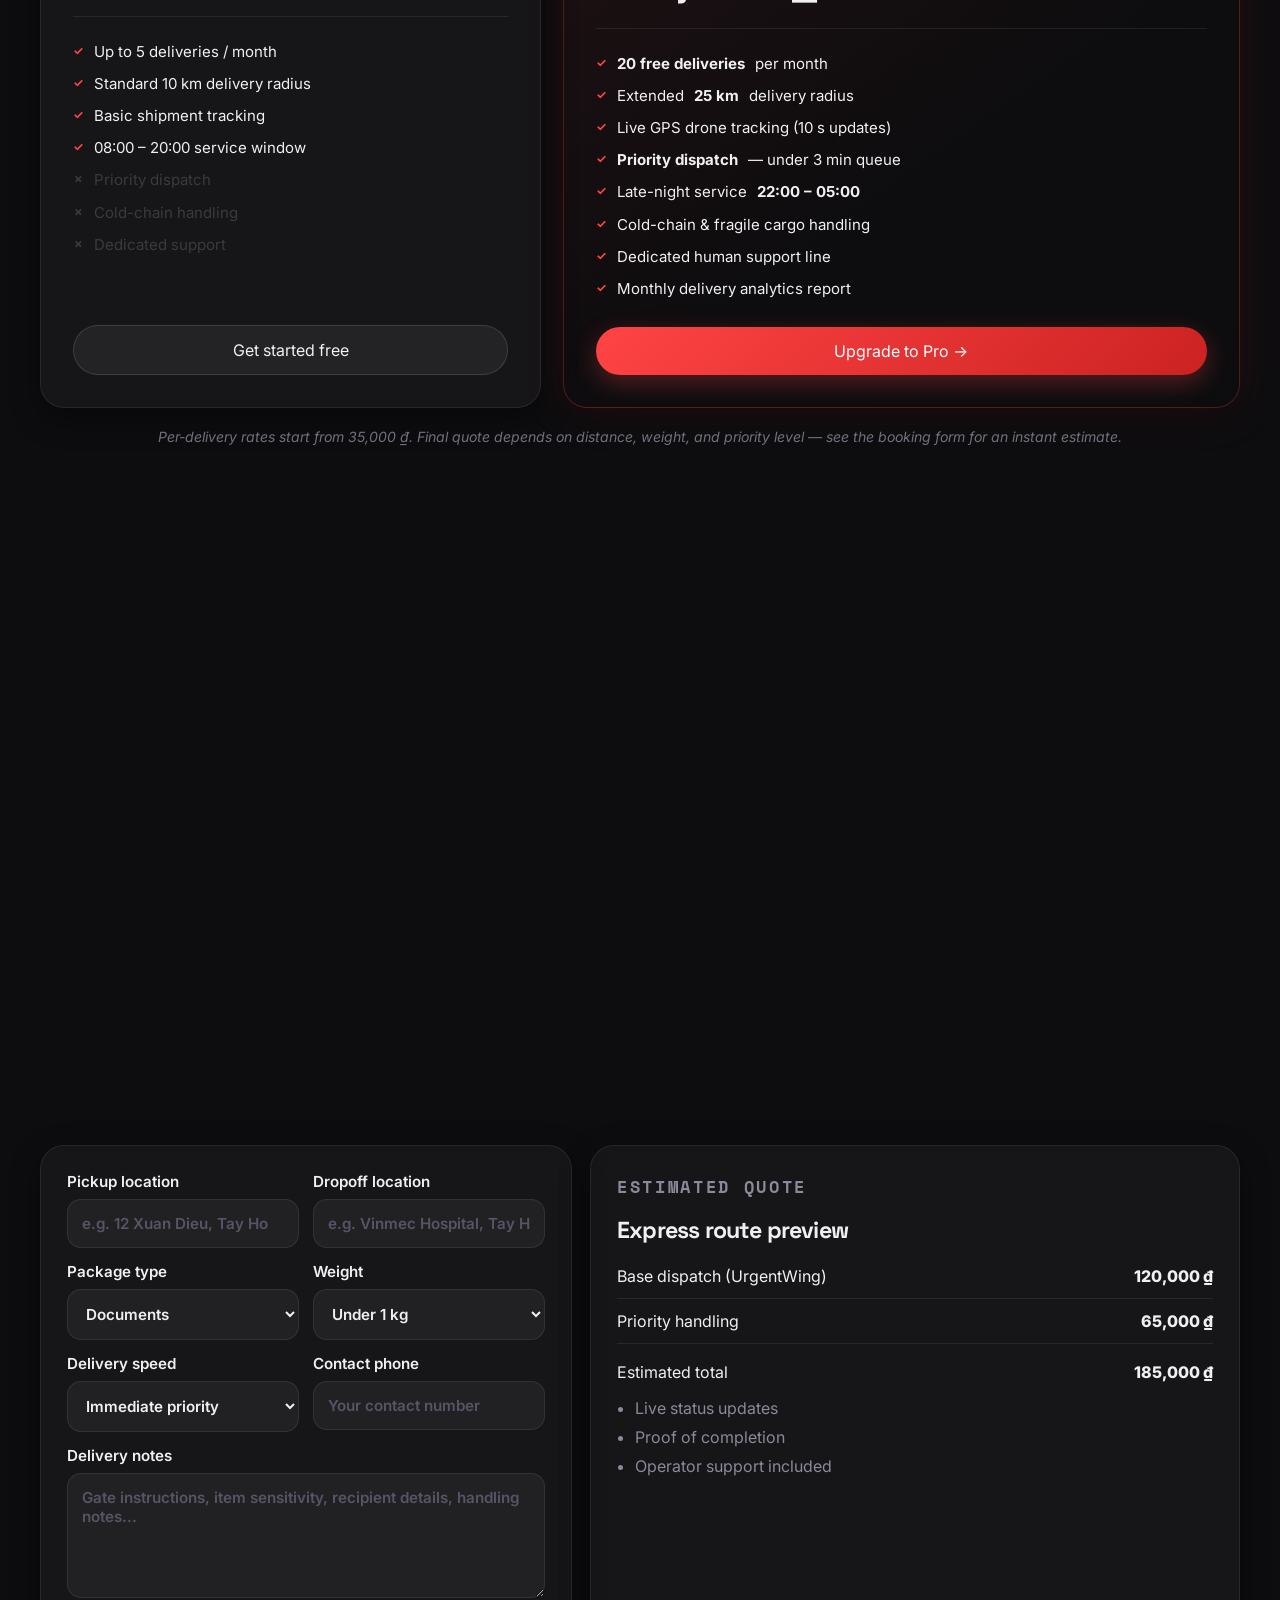
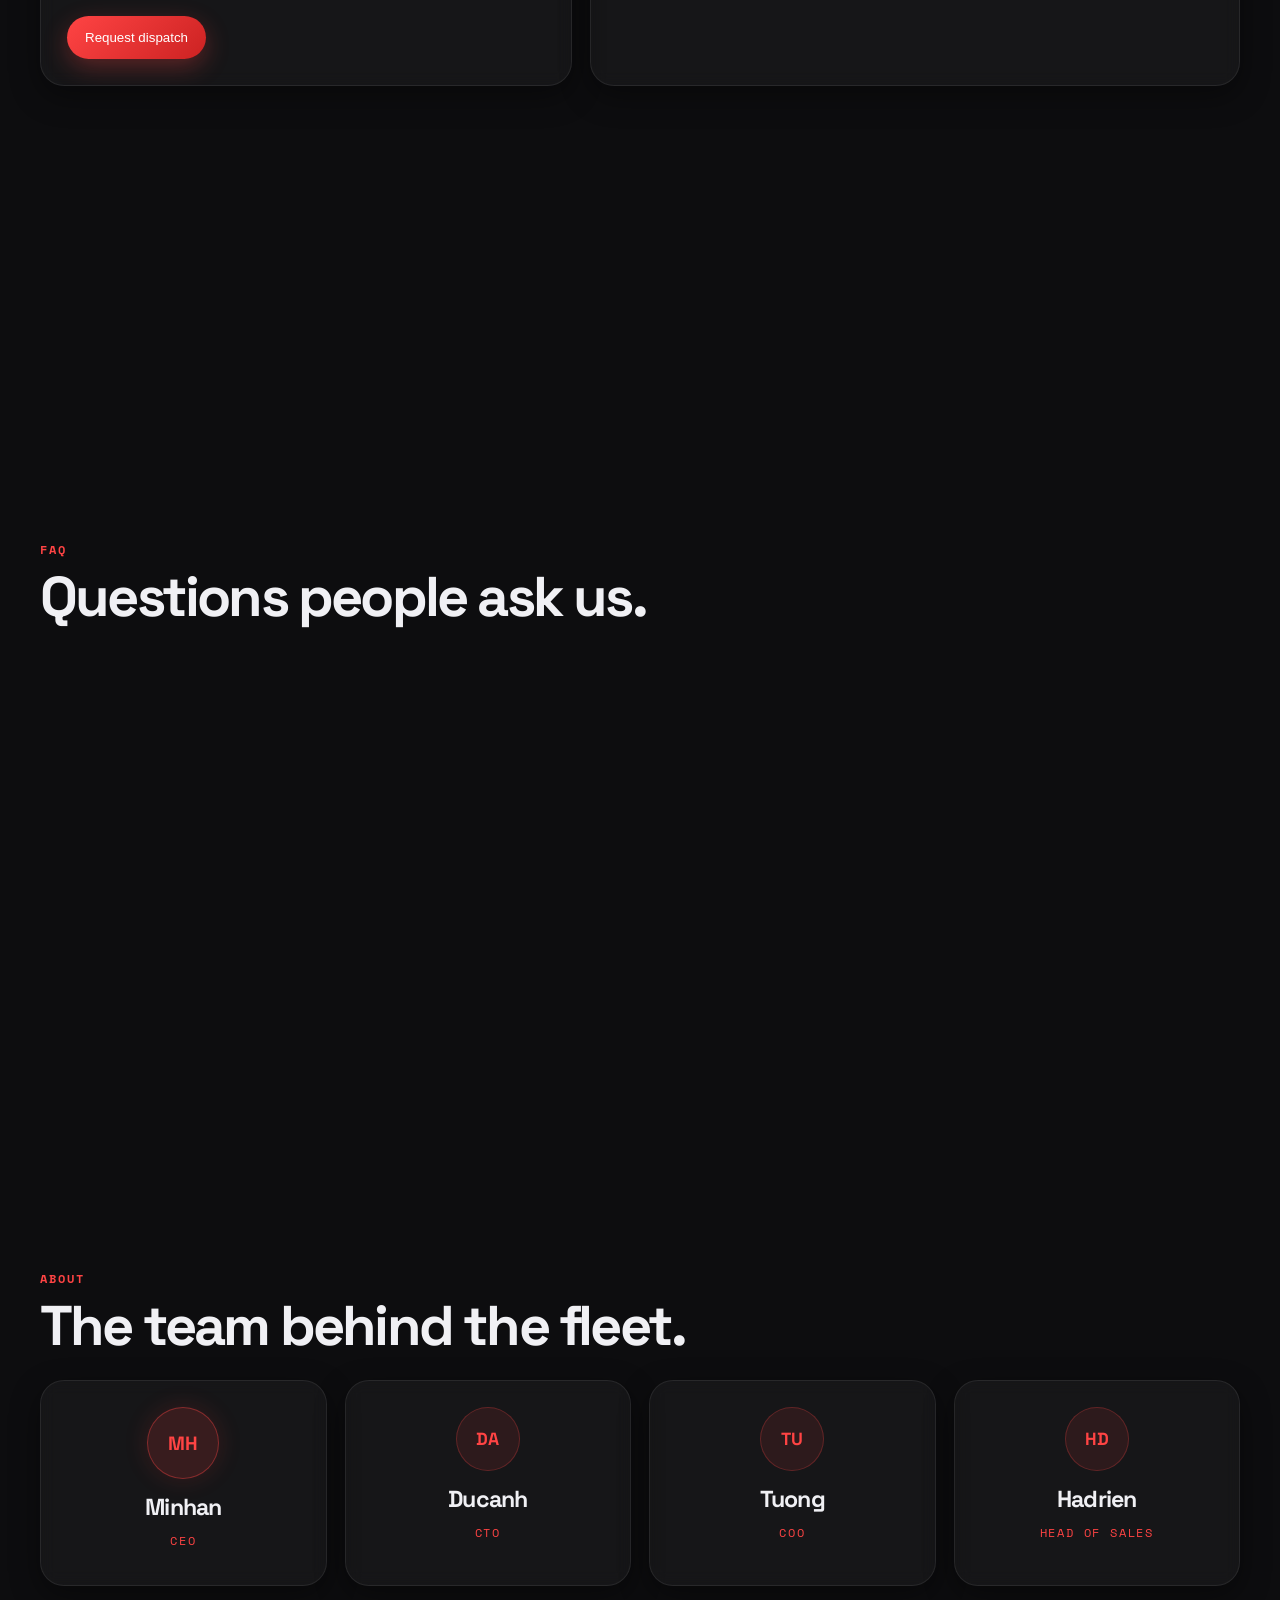
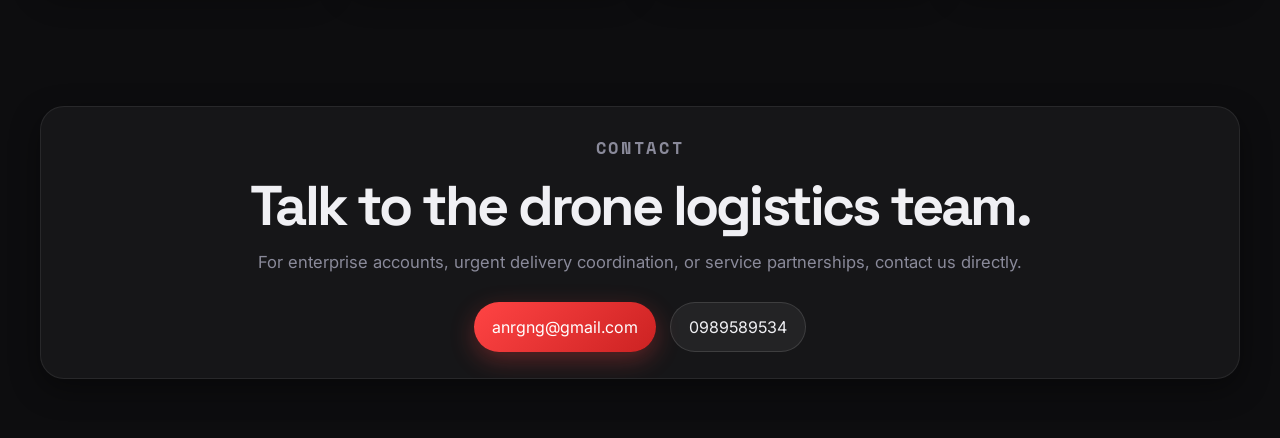
==== commit 93402691: "Header: non-bold text, MY ACCOUNT all-caps Co-Authored-By: Claude Sonnet 4.6 <noreply@anthropic.com>" ====
--- a/index.html
+++ b/index.html
@@ -508,7 +508,7 @@
       const btn = document.getElementById('navAuthBtn');
       const { data: { session } } = await supabase.auth.getSession();
       if (session) {
-        btn.textContent = 'My account';
+        btn.textContent = 'MY ACCOUNT';
         btn.href = 'dashboard.html';
       }
 
--- a/styles.css
+++ b/styles.css
@@ -48,7 +48,7 @@
   align-items: center;
   justify-content: space-between;
   gap: 18px;
-  padding: 10px 24px;
+  padding: 6px 24px;
   margin-top: 0;
   background: rgba(13, 13, 15, 0.85);
   border: 1px solid rgba(255, 255, 255, 0.08);
@@ -96,9 +96,9 @@
   letter-spacing: -0.03em;
 }
 
-.brand-mark { width: 56px; height: 56px; border-radius: 8px; object-fit: contain; }
+.brand-mark { width: 32px; height: 32px; border-radius: 6px; object-fit: contain; }
 .site-header nav { display: flex; gap: 20px; flex-wrap: wrap; }
-.site-header nav a { color: var(--muted); text-decoration: none; font-size: 14px; font-weight: 600; text-transform: uppercase; letter-spacing: 0.08em; }
+.site-header nav a { color: var(--muted); text-decoration: none; font-size: 14px; font-weight: 400; text-transform: uppercase; letter-spacing: 0.08em; }
 
 .section { padding: 60px 0; }
 
@@ -173,7 +173,7 @@
 .button {
   appearance: none; border: none; cursor: pointer; text-decoration: none;
   display: inline-flex; align-items: center; justify-content: center;
-  padding: 14px 18px; border-radius: 999px; font-weight: 700;
+  padding: 14px 18px; border-radius: 999px; font-weight: 400;
   transition: transform 220ms ease, box-shadow 220ms ease, background 220ms ease;
 }
 
@@ -311,7 +311,7 @@
   height: 100%;
   object-fit: cover;
   object-position: center;
-  opacity: 0.18;
+  opacity: 0.55;
   mask-image: linear-gradient(to left, rgba(0,0,0,0.7) 0%, transparent 100%);
   -webkit-mask-image: linear-gradient(to left, rgba(0,0,0,0.7) 0%, transparent 100%);
   pointer-events: none;
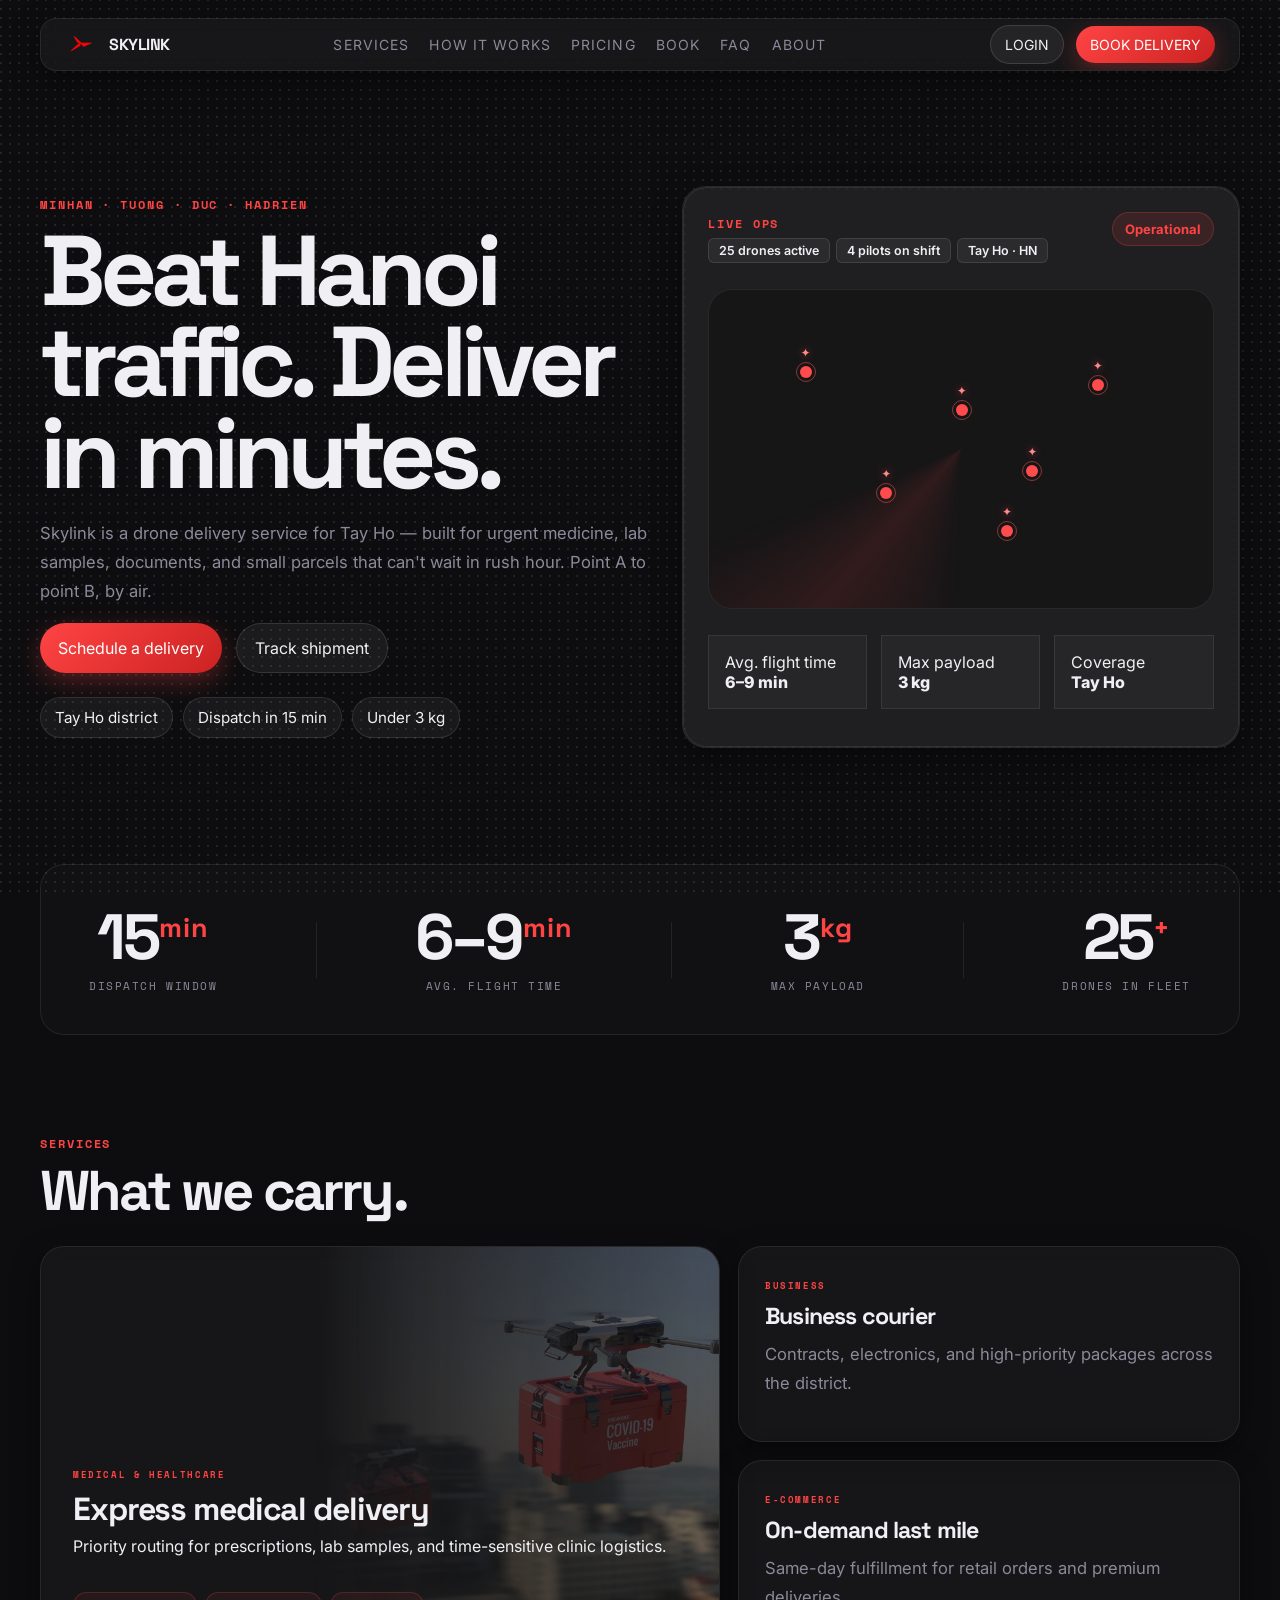
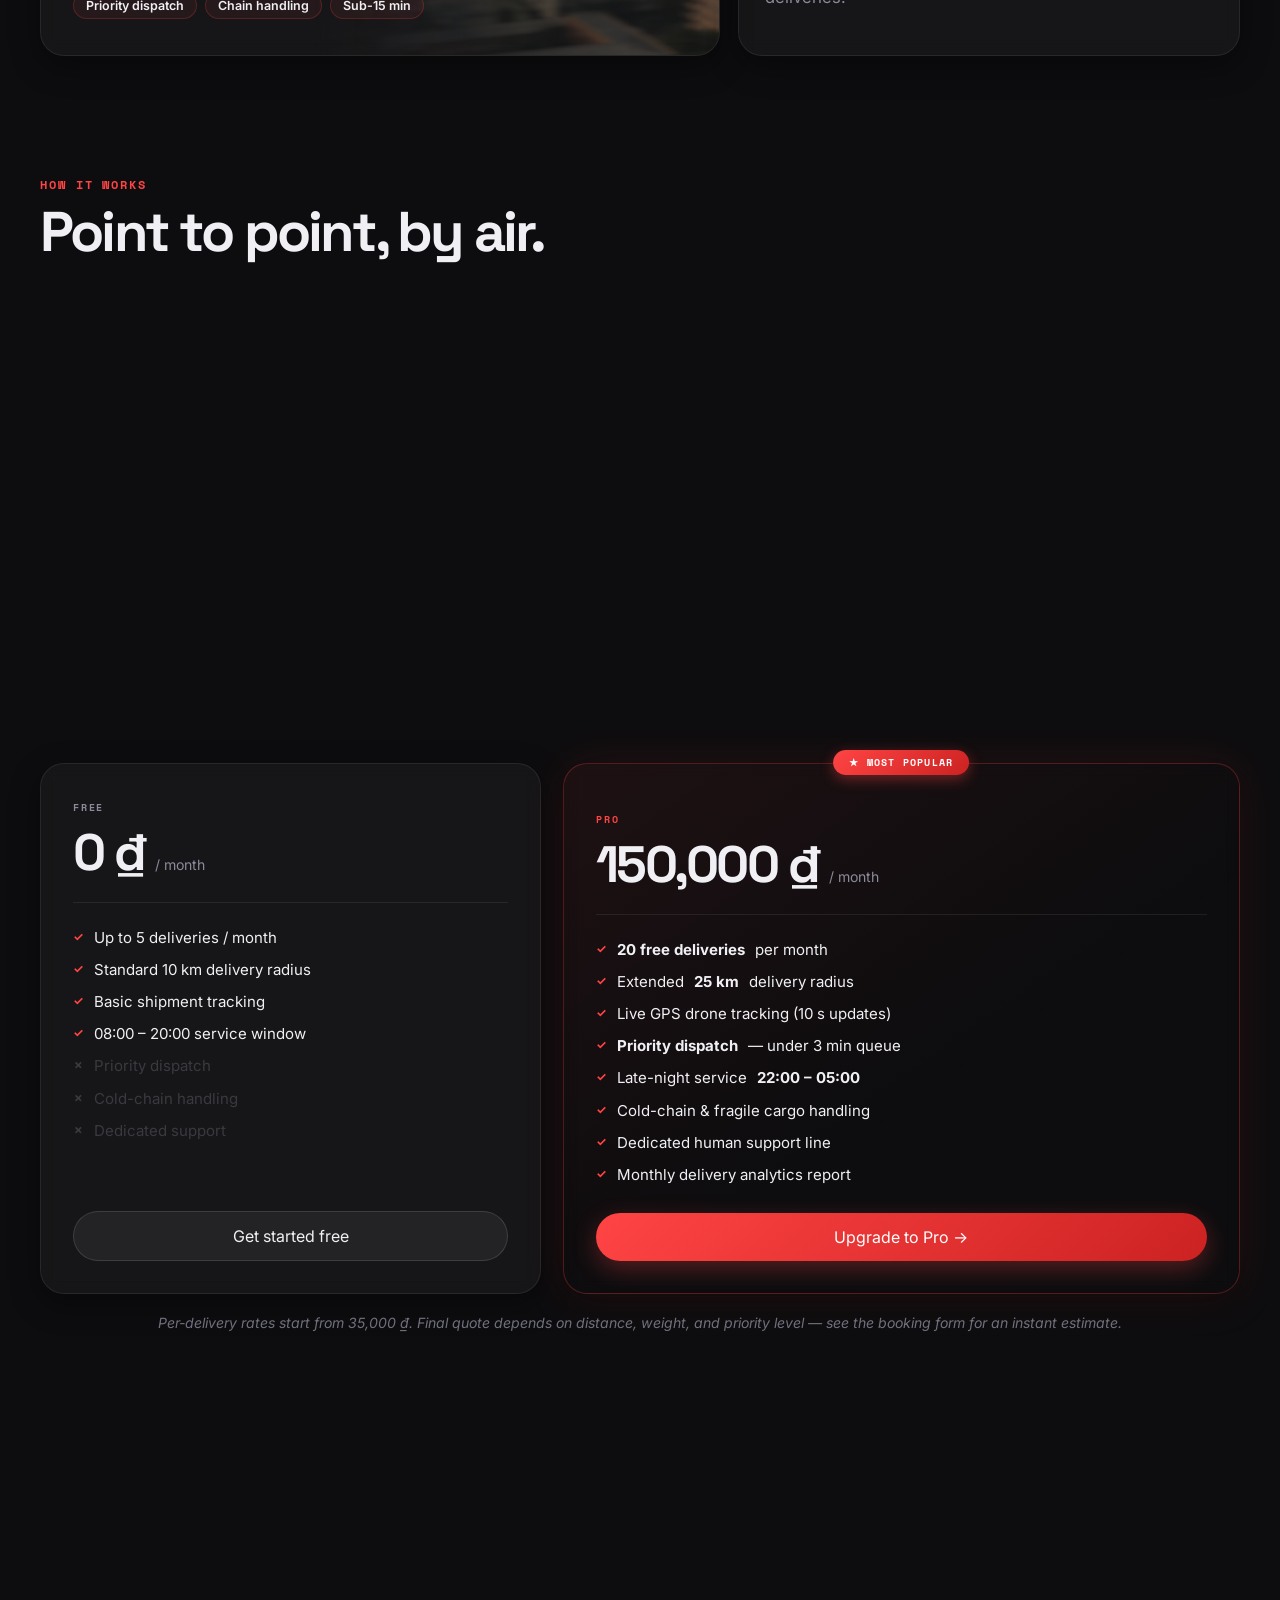
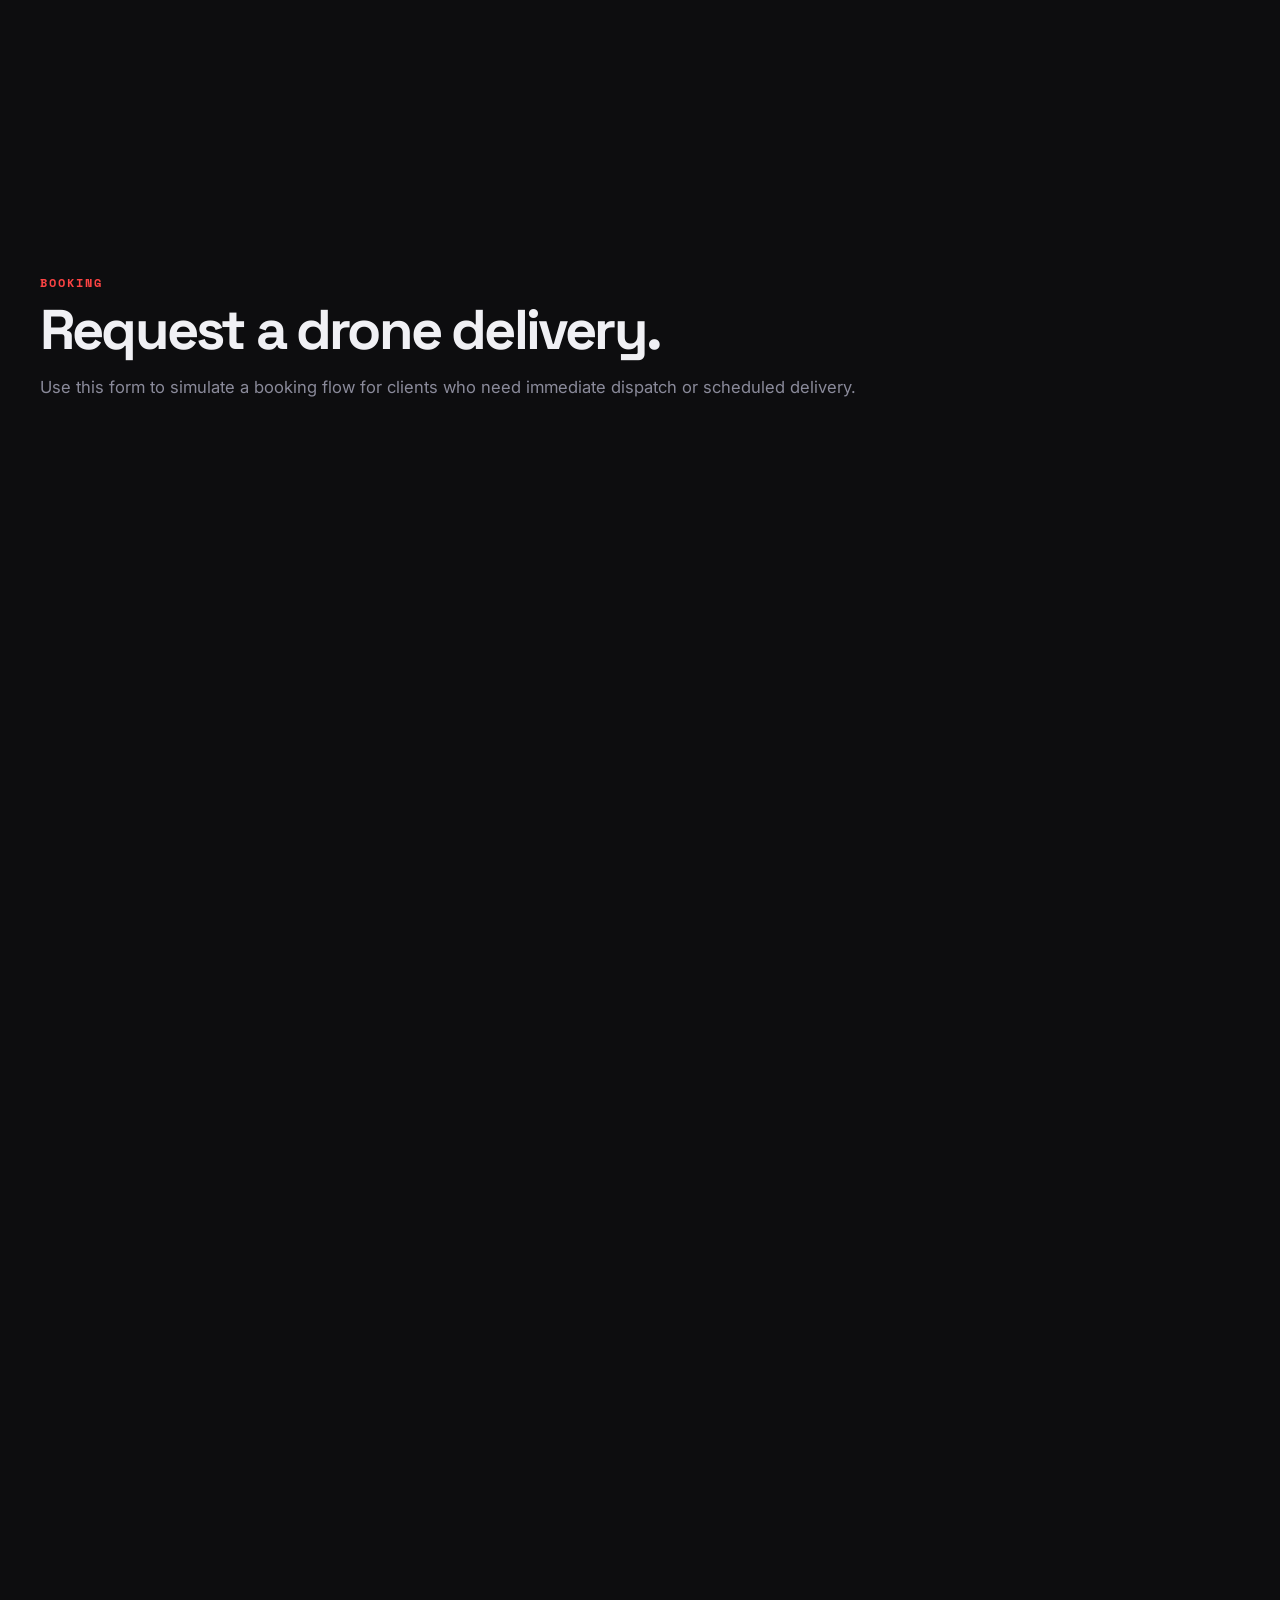
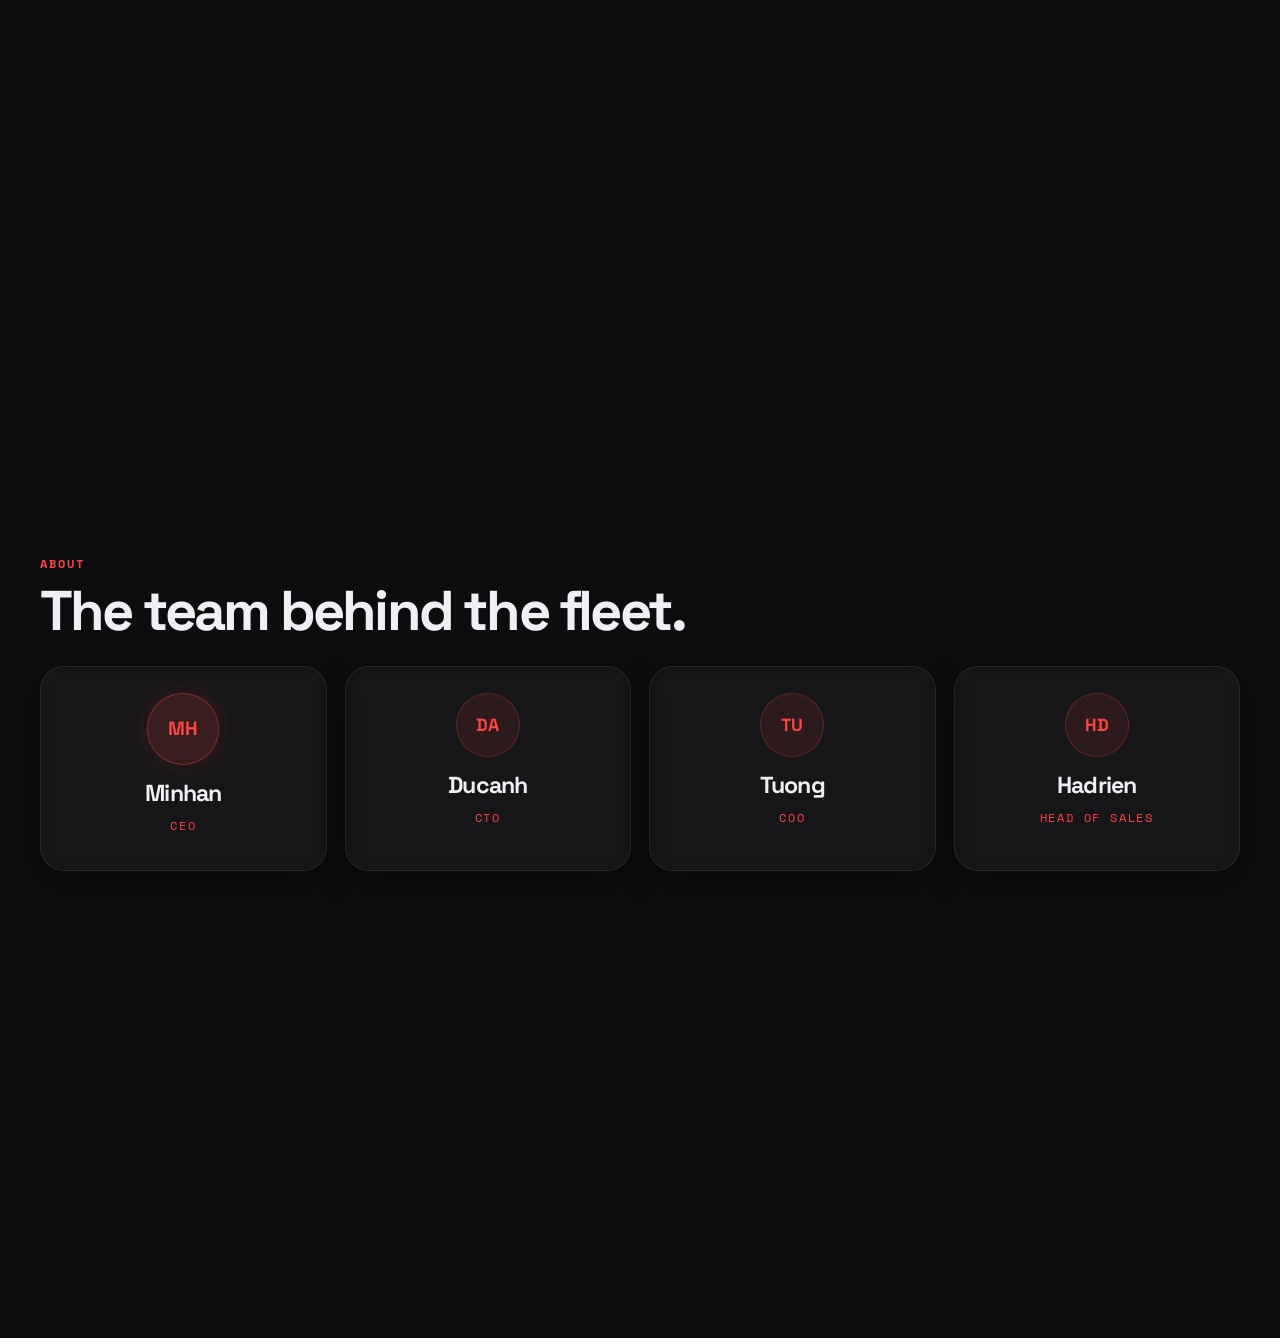
==== commit 8dfadb22: "Delete coverage section, use pigler.png in medical delivery card Co-Authored-By: Claude Sonnet 4.6 <" ====
--- a/index.html
+++ b/index.html
@@ -33,7 +33,6 @@
       <nav>
         <a href="#services">Services</a>
         <a href="#how">How it works</a>
-        <a href="#coverage">Coverage</a>
         <a href="#pricing">Pricing</a>
         <a href="#booking">Book</a>
         <a href="#faq">FAQ</a>
@@ -147,7 +146,7 @@
         </div>
         <div class="service-layout">
           <article class="service-featured glass reveal stagger-1">
-            <img src="drone-hero.png" alt="Drone delivery" class="service-featured-img">
+            <img src="pigler.png" alt="Drone delivery" class="service-featured-img">
             <span class="service-tag">Medical &amp; Healthcare</span>
             <h3>Express medical delivery</h3>
             <p>Priority routing for prescriptions, lab samples, and time-sensitive clinic logistics.</p>
@@ -205,29 +204,7 @@
         </div>
       </section>
 
-      <section id="coverage" class="section coverage-section">
-        <div class="section-heading reveal">
-          <p class="eyebrow">Coverage</p>
-          <h2>Built for Tay Ho district.</h2>
-        </div>
-        <div class="coverage-layout">
-          <div class="coverage-card glass reveal stagger-1">
-            <h3>Primary service zones</h3>
-            <p>We fly a defined corridor around West Lake. Most addresses in Tay Ho are within a 4 km flight — typically 6–9 minutes door to door.</p>
-            <div class="zone-list">
-              <span>West Lake (Hồ Tây)</span>
-              <span>Xuan Dieu</span>
-              <span>Quang An</span>
-              <span>Nhat Tan</span>
-              <span>Tu Lien</span>
-              <span>Yen Phu</span>
-            </div>
-          </div>
-          <div class="coverage-map glass reveal stagger-2">
-            <img src="pigler.png" alt="Drone delivery in action" style="width: 100%; height: 100%; object-fit: cover;">
-          </div>
-        </div>
-      </section>
+
 
       <section id="pricing" class="section plans-section">
         <div class="section-heading reveal">
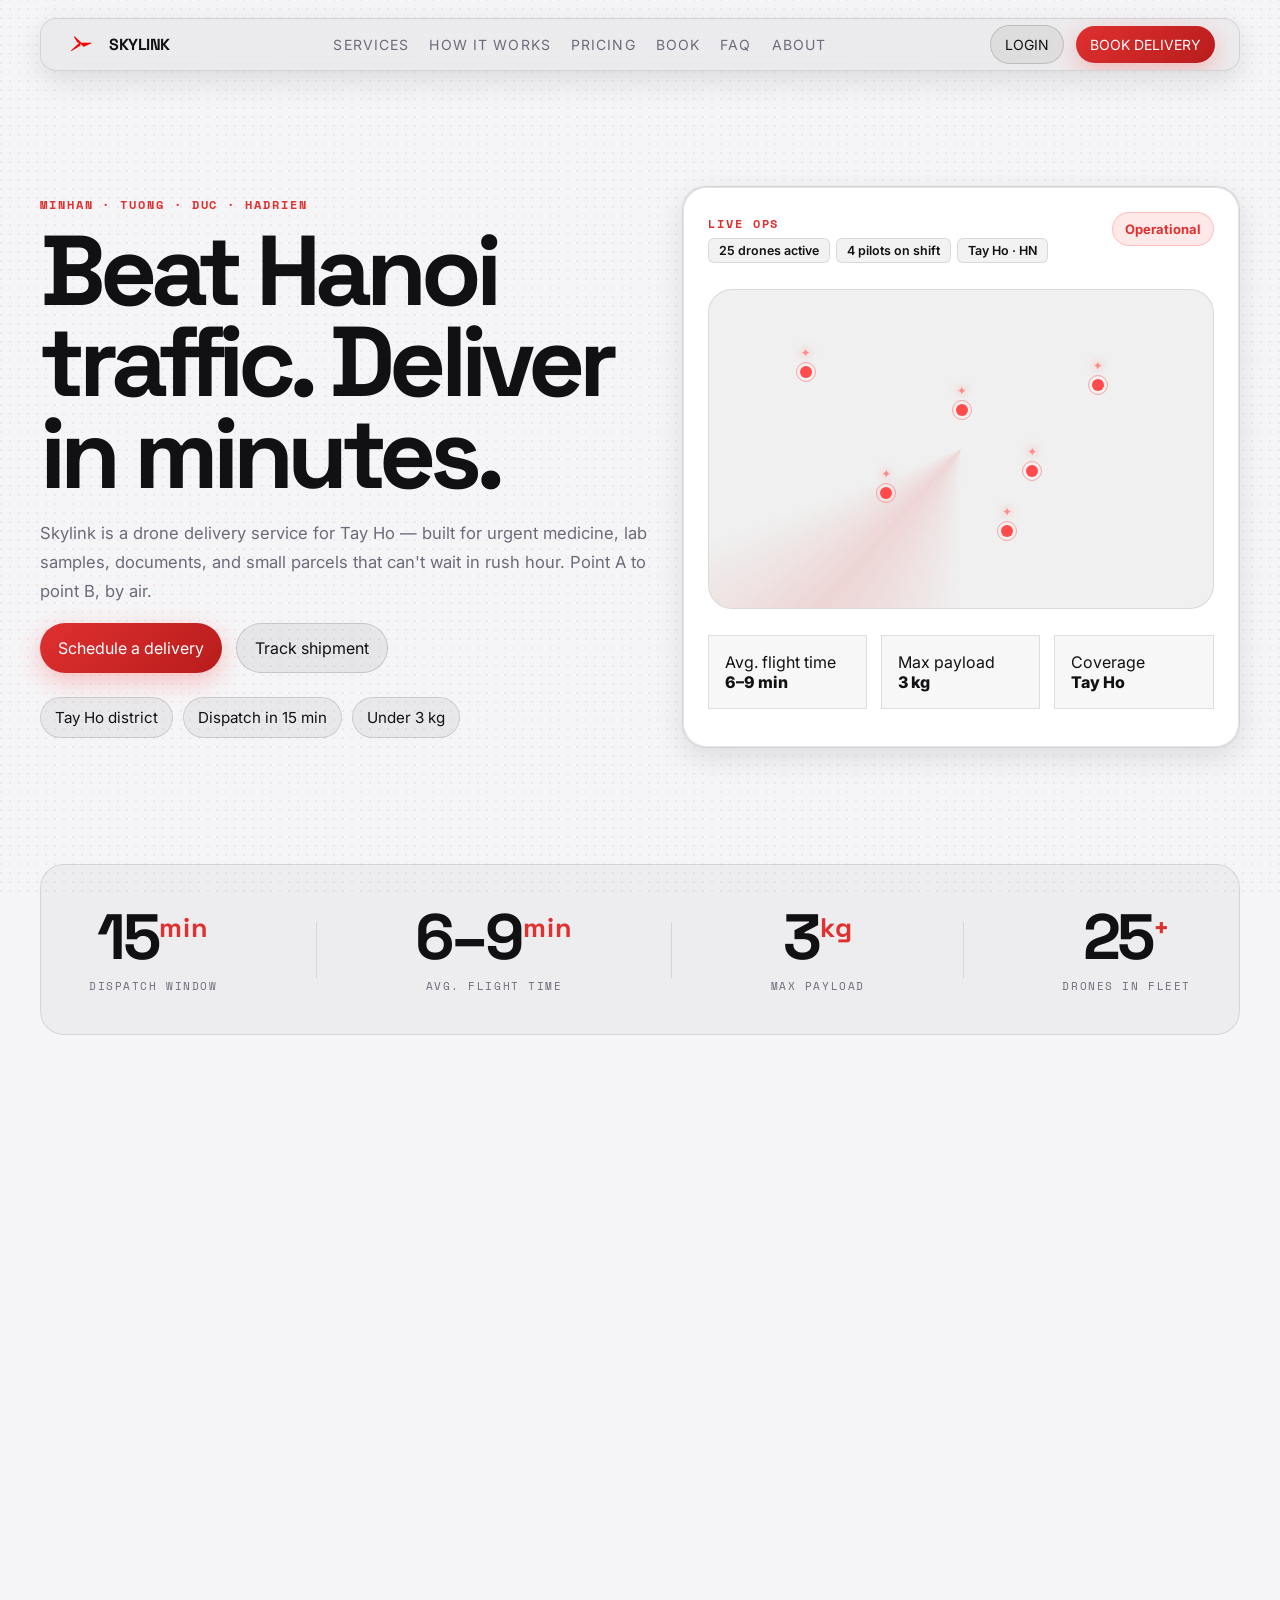
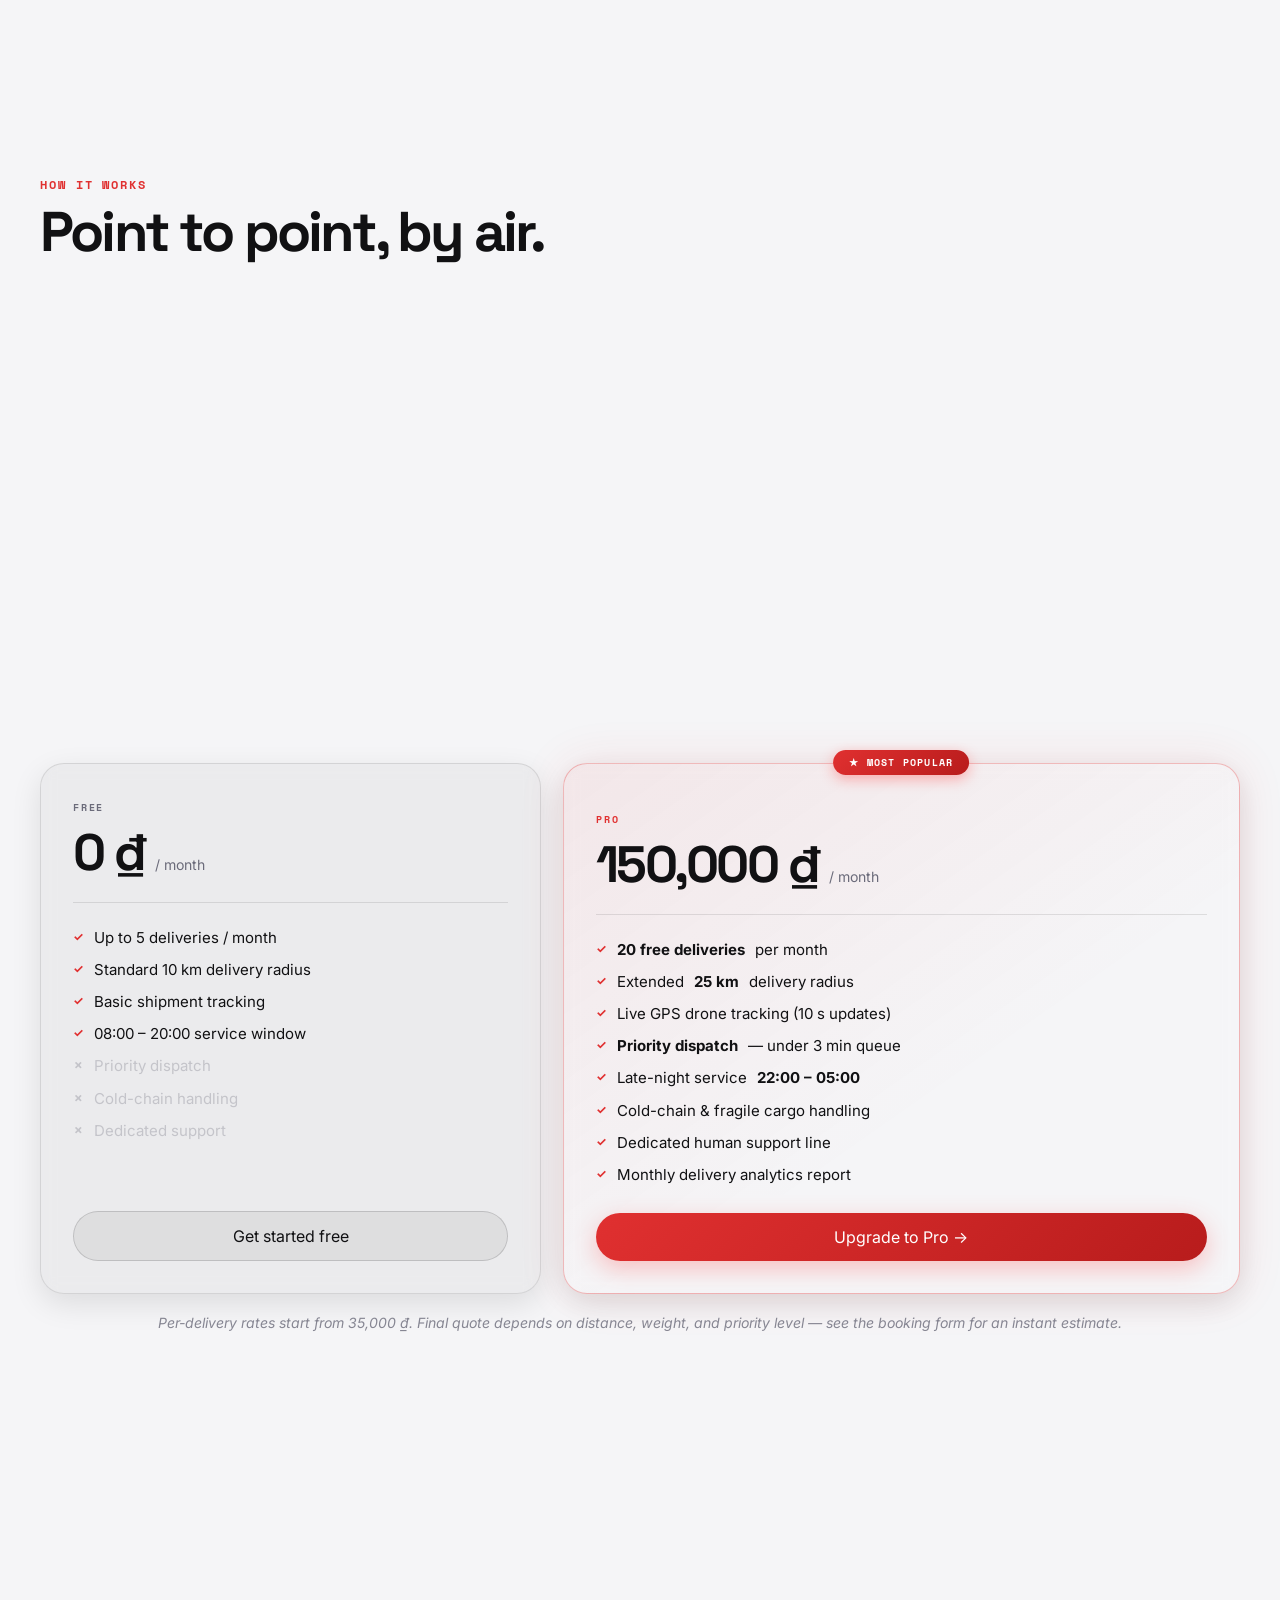
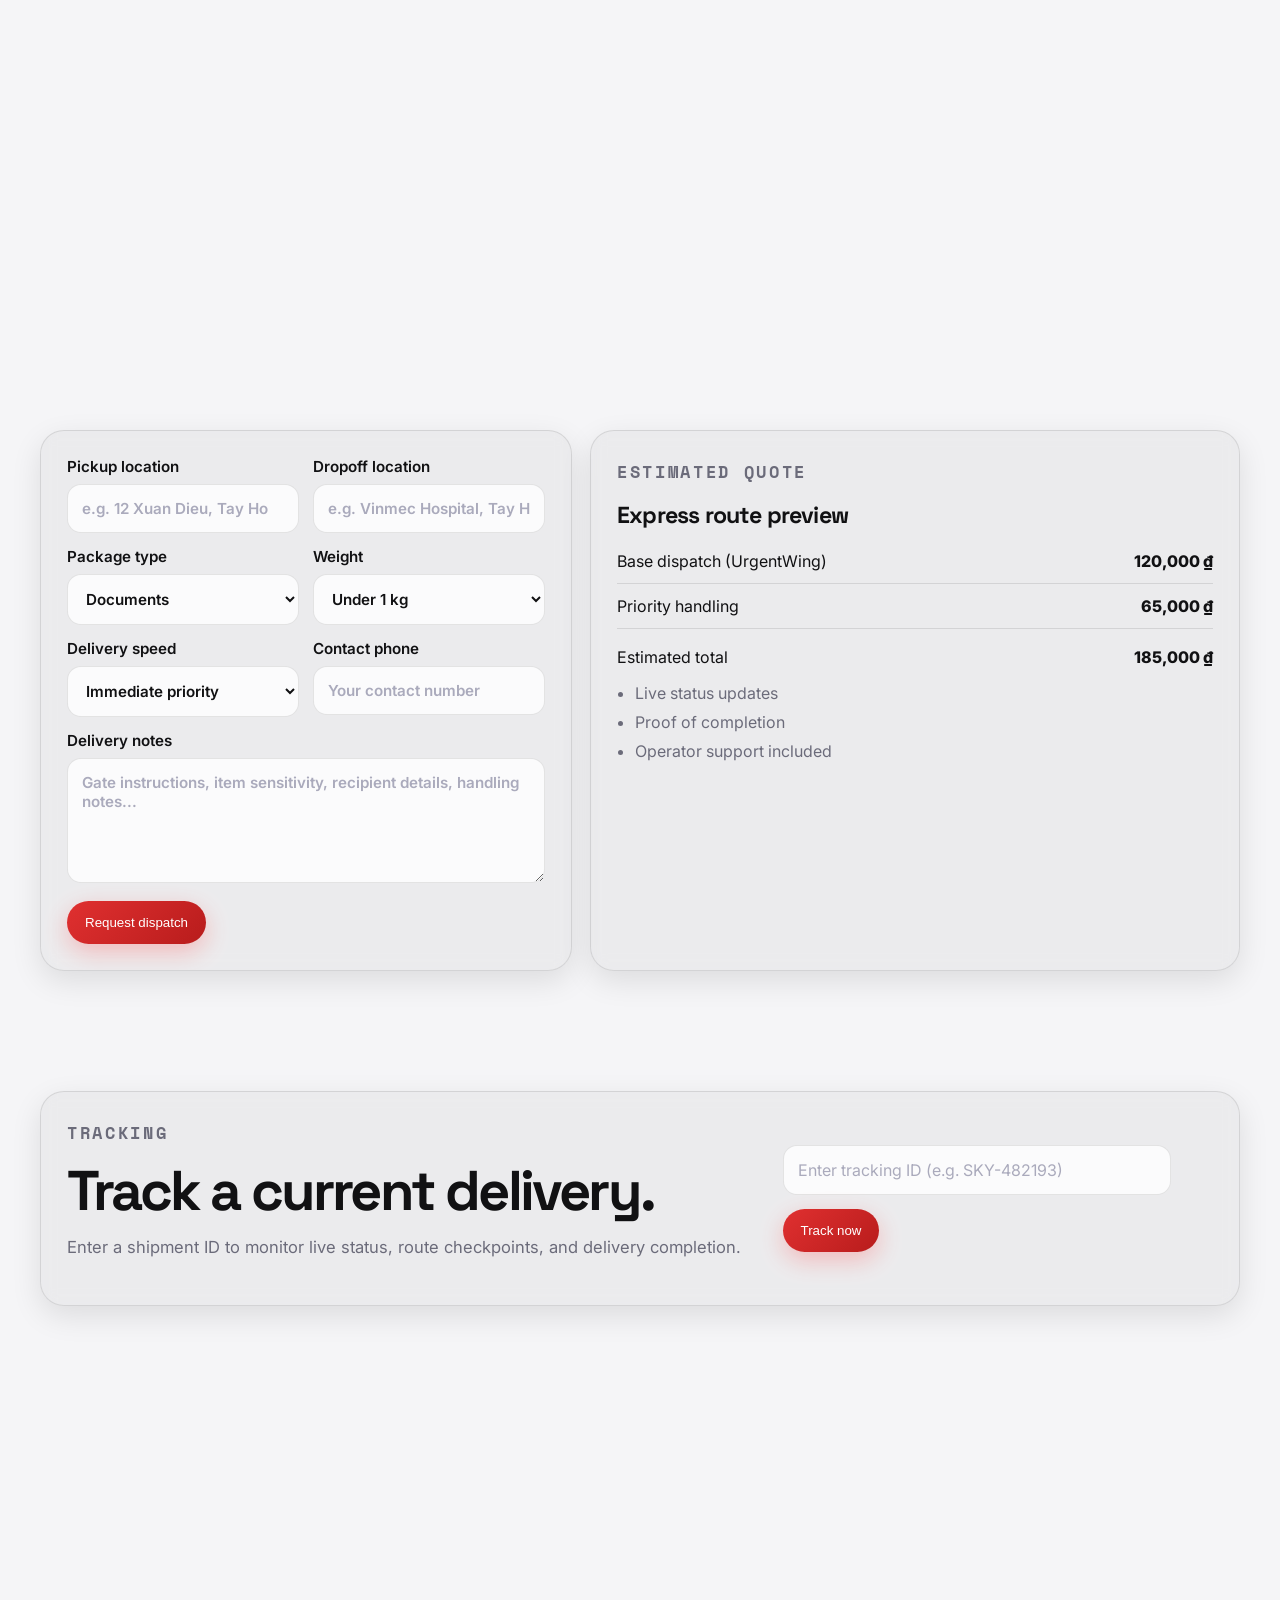
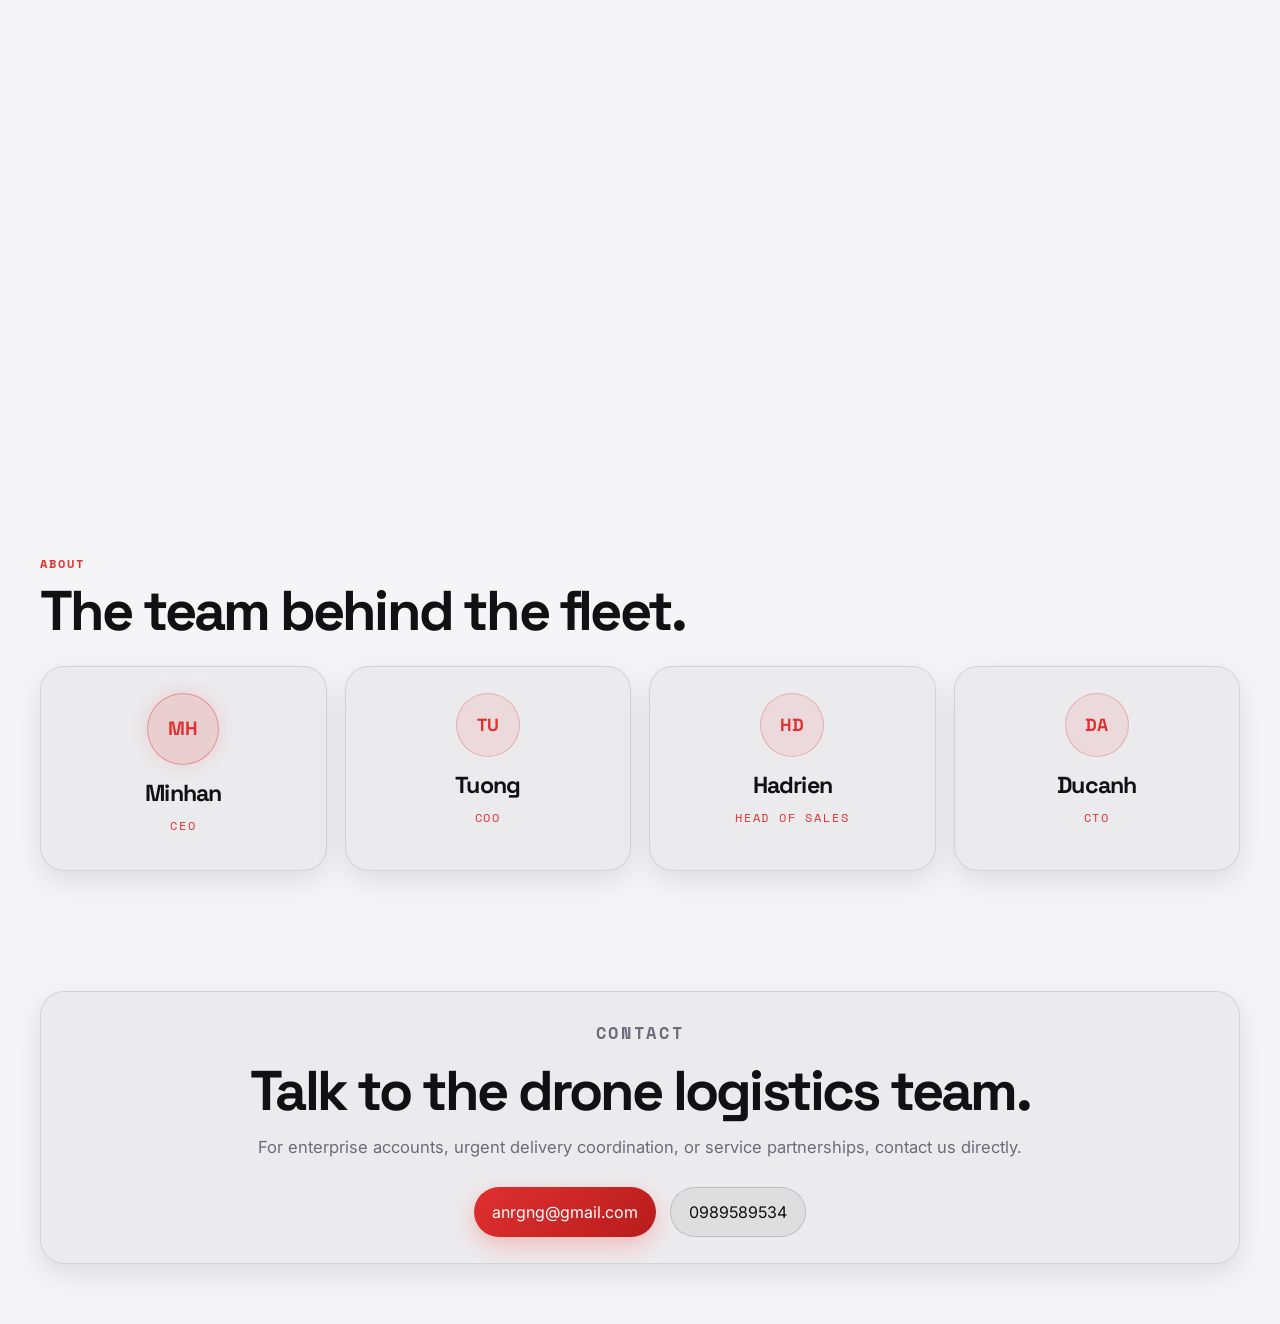
==== commit 965a3c6b: "fix: reorder team members to Minhan, Tuong, Hadrien, Ducanh" ====
--- a/index.html
+++ b/index.html
@@ -447,11 +447,6 @@
             <p class="team-role">CEO</p>
           </div>
           <div class="team-card glass">
-            <div class="team-avatar">DA</div>
-            <h3>Ducanh</h3>
-            <p class="team-role">CTO</p>
-          </div>
-          <div class="team-card glass">
             <div class="team-avatar">TU</div>
             <h3>Tuong</h3>
             <p class="team-role">COO</p>
@@ -460,6 +455,11 @@
             <div class="team-avatar">HD</div>
             <h3>Hadrien</h3>
             <p class="team-role">Head of Sales</p>
+          </div>
+          <div class="team-card glass">
+            <div class="team-avatar">DA</div>
+            <h3>Ducanh</h3>
+            <p class="team-role">CTO</p>
           </div>
         </div>
       </section>
--- a/styles.css
+++ b/styles.css
@@ -1,18 +1,18 @@
 :root {
-  --bg: #0d0d0f;
-  --bg-soft: #111114;
-  --panel: rgba(255, 255, 255, 0.04);
-  --panel-2: rgba(255, 255, 255, 0.02);
-  --text: #f0f0f4;
-  --muted: #8a8a9a;
-  --line: rgba(255, 255, 255, 0.08);
-  --red: #ff4444;
-  --red-deep: #cc2222;
-  --red-glow: rgba(255, 68, 68, 0.15);
+  --bg: #f5f5f7;
+  --bg-soft: #ebebee;
+  --panel: rgba(0, 0, 0, 0.04);
+  --panel-2: rgba(0, 0, 0, 0.02);
+  --text: #111113;
+  --muted: #6b6b7a;
+  --line: rgba(0, 0, 0, 0.1);
+  --red: #e03030;
+  --red-deep: #b81c1c;
+  --red-glow: rgba(224, 48, 48, 0.15);
   --radius-xl: 32px;
   --radius-lg: 24px;
   --radius-md: 18px;
-  --shadow: 0 10px 30px rgba(0, 0, 0, 0.4);
+  --shadow: 0 10px 30px rgba(0, 0, 0, 0.1);
   --max: 1200px;
 }
 
@@ -50,11 +50,11 @@
   gap: 18px;
   padding: 6px 24px;
   margin-top: 0;
-  background: rgba(13, 13, 15, 0.85);
-  border: 1px solid rgba(255, 255, 255, 0.08);
+  background: rgba(245, 245, 247, 0.88);
+  border: 1px solid rgba(0, 0, 0, 0.1);
   border-radius: 16px;
   backdrop-filter: blur(12px);
-  box-shadow: 0 4px 24px rgba(0, 0, 0, 0.4);
+  box-shadow: 0 4px 24px rgba(0, 0, 0, 0.1);
 }
 
 .glass {
@@ -70,14 +70,14 @@
   transition: border-color 600ms ease;
 }
 
-.glass:hover { border-color: rgba(255, 68, 68, 0.25); }
+.glass:hover { border-color: rgba(224, 48, 48, 0.3); }
 
 .glass::before {
   content: "";
   position: absolute;
   inset: 0;
   pointer-events: none;
-  background: radial-gradient(320px circle at var(--mouse-x) var(--mouse-y), rgba(255, 68, 68, 0.1), transparent 70%);
+  background: radial-gradient(320px circle at var(--mouse-x) var(--mouse-y), rgba(224, 48, 48, 0.1), transparent 70%);
   opacity: var(--mouse-opacity);
   transition: opacity 600ms ease;
   z-index: 0;
@@ -164,8 +164,8 @@
   align-items: center;
   padding: 10px 14px;
   border-radius: 999px;
-  border: 1px solid rgba(255,255,255,0.1);
-  background: rgba(255,255,255,0.05);
+  border: 1px solid rgba(0, 0, 0, 0.12);
+  background: rgba(0, 0, 0, 0.05);
   color: var(--text);
   font-size: 0.95rem;
 }
@@ -180,14 +180,14 @@
 .button:hover { transform: translateY(-2px); }
 .button.small { padding: 10px 14px; font-size: 14px; }
 .button.primary { color: white; background: linear-gradient(135deg, var(--red), var(--red-deep)); box-shadow: 0 8px 24px rgba(255, 68, 68, 0.3); }
-.button.secondary { color: var(--text); background: rgba(255,255,255,0.06); border: 1px solid rgba(255,255,255,0.12); }
+.button.secondary { color: var(--text); background: rgba(0,0,0,0.06); border: 1px solid rgba(0,0,0,0.14); }
 
 .hero-panel, .dashboard-card, .metric, .service-card, .coverage-card,
 .coverage-map, .booking-form, .quote-card, .tracking-panel, .trust-box, .contact-card {
   border-radius: var(--radius-lg);
 }
 
-.dashboard-card { padding: 24px; min-height: 560px; background: var(--panel); border: 1px solid var(--line); }
+.dashboard-card { padding: 24px; min-height: 560px; background: #ffffff; border: 1px solid var(--line); }
 
 .dashboard-top, .route-stats, .quote-row { display: flex; justify-content: space-between; gap: 12px; }
 .dashboard-top strong, .route-stats strong, .quote-row strong, .metric strong { display: block; color: var(--text); font-weight: 800; }
@@ -200,7 +200,7 @@
 
 .radar {
   margin: 26px 0; height: 320px; border-radius: 24px;
-  border: 1px solid var(--line); background: rgba(0,0,0,0.3);
+  border: 1px solid var(--line); background: rgba(0,0,0,0.06);
   position: relative; overflow: hidden;
 }
 
@@ -238,7 +238,7 @@
   content: ""; position: absolute; left: 50%; top: 50%;
   width: 172%; height: 172%; transform: translate(-50%, -50%);
   transform-origin: center;
-  background: conic-gradient(from 180deg, transparent 0deg, rgba(255, 68, 68, 0.12) 42deg, transparent 70deg);
+  background: conic-gradient(from 180deg, transparent 0deg, rgba(224, 48, 48, 0.14) 42deg, transparent 70deg);
   animation: radar-spin 5s linear infinite;
 }
 
@@ -248,7 +248,7 @@
 }
 
 .route-stats { gap: 14px; }
-.route-stats > div { flex: 1; padding: 16px; background: rgba(255,255,255,0.03); border: 1px solid var(--line); }
+.route-stats > div { flex: 1; padding: 16px; background: rgba(0,0,0,0.03); border: 1px solid var(--line); }
 .section-heading { margin-bottom: 28px; }
 
 /* ── Stats strip ── */
@@ -260,7 +260,7 @@
   padding: 40px 48px;
   border: 1px solid var(--line);
   border-radius: var(--radius-lg);
-  background: rgba(255,255,255,0.02);
+  background: rgba(0,0,0,0.03);
 }
 .stat-block { display: flex; flex-direction: column; align-items: center; gap: 8px; }
 .stat-num {
@@ -331,8 +331,8 @@
 .service-chips span {
   padding: 5px 12px;
   border-radius: 999px;
-  border: 1px solid rgba(255, 68, 68, 0.22);
-  background: rgba(255, 68, 68, 0.07);
+  border: 1px solid rgba(224, 48, 48, 0.22);
+  background: rgba(224, 48, 48, 0.07);
   font-size: 0.78rem;
   color: var(--text);
   font-weight: 600;
@@ -368,7 +368,7 @@
   width: 12px; height: 12px;
   border-radius: 50%;
   background: var(--bg);
-  border: 2px solid rgba(255, 68, 68, 0.5);
+  border: 2px solid rgba(224, 48, 48, 0.5);
   margin-bottom: 20px;
   position: relative;
   z-index: 1;
@@ -376,7 +376,7 @@
 .how-node-dot.active {
   background: var(--red);
   border-color: var(--red);
-  box-shadow: 0 0 0 5px rgba(255, 68, 68, 0.15);
+  box-shadow: 0 0 0 5px rgba(224, 48, 48, 0.15);
 }
 .how-node h3 { margin-bottom: 8px; font-size: 1.25rem; }
 .how-node p { color: var(--muted); font-size: 0.9rem; line-height: 1.6; margin: 0; }
@@ -394,13 +394,13 @@
 }
 .partner-img {
   max-height: 36px; width: auto;
-  opacity: 0.45;
-  mix-blend-mode: screen;
+  opacity: 0.55;
+  mix-blend-mode: multiply;
   filter: grayscale(1);
   transition: opacity 400ms ease, filter 400ms ease;
 }
 .partner-img.partner-tall { max-height: 64px; }
-.partners-strip:hover .partner-img { opacity: 0.2; }
+.partners-strip:hover .partner-img { opacity: 0.25; }
 .partner-img:hover { opacity: 1 !important; filter: grayscale(0) !important; }
 
 /* ── About – minimal team row ── */
@@ -430,7 +430,7 @@
 .quote-card ul { padding-left: 18px; color: var(--muted); line-height: 1.8; margin-bottom: 0; }
 
 .coverage-layout, .booking-layout { display: grid; grid-template-columns: 0.9fr 1.1fr; gap: 18px; }
-.coverage-map { min-height: 360px; position: relative; background: #111114; }
+.coverage-map { min-height: 360px; position: relative; background: #e8e8ec; }
 .live-map { position: absolute; inset: 0; width: 100%; height: 100%; border: 0; }
 .map-overlay { display: none; }
 
@@ -440,12 +440,12 @@
 .booking-form > label { margin-bottom: 18px; }
 
 input, select, textarea {
-  width: 100%; border: 1px solid var(--line); background: rgba(255,255,255,0.05);
+  width: 100%; border: 1px solid var(--line); background: rgba(255,255,255,0.8);
   color: var(--text); border-radius: 14px; padding: 14px; font: inherit;
 }
 
-input::placeholder, textarea::placeholder { color: #555566; }
-select option { background: #1a1a1f; color: var(--text); }
+input::placeholder, textarea::placeholder { color: #aaaabc; }
+select option { background: #ffffff; color: var(--text); }
 
 .quote-row { padding: 12px 0; border-bottom: 1px solid var(--line); }
 .quote-row.total { padding-top: 18px; border-bottom: none; }
@@ -509,7 +509,7 @@
 .partner-logo {
   padding: 28px 20px; border-radius: var(--radius-lg);
   display: flex; align-items: center; justify-content: center; min-height: 100px;
-  background: rgba(17, 17, 20, 0.92) !important;
+  background: rgba(255, 255, 255, 0.92) !important;
   backdrop-filter: blur(20px) !important;
   -webkit-backdrop-filter: blur(20px) !important;
 }
@@ -520,8 +520,8 @@
   width: auto;
   height: auto;
   object-fit: contain;
-  mix-blend-mode: screen;
-  opacity: 0.75;
+  mix-blend-mode: multiply;
+  opacity: 0.8;
   transition: opacity 300ms ease, transform 300ms ease;
 }
 
@@ -584,16 +584,16 @@
 .plan-tier:hover { transform: translateY(-5px); }
 
 .plan-pro-tier {
-  border-color: rgba(255, 68, 68, 0.28);
-  background: linear-gradient(145deg, rgba(255, 68, 68, 0.07) 0%, rgba(13, 13, 15, 0) 60%);
-  box-shadow: 0 0 48px rgba(255, 68, 68, 0.1), var(--shadow);
+  border-color: rgba(224, 48, 48, 0.3);
+  background: linear-gradient(145deg, rgba(224, 48, 48, 0.07) 0%, rgba(245, 245, 247, 0) 60%);
+  box-shadow: 0 0 48px rgba(224, 48, 48, 0.1), var(--shadow);
   overflow: visible;
   padding-top: 48px;
 }
 
 .plan-pro-tier:hover {
-  box-shadow: 0 0 64px rgba(255, 68, 68, 0.18), var(--shadow);
-  border-color: rgba(255, 68, 68, 0.45);
+  box-shadow: 0 0 64px rgba(224, 48, 48, 0.18), var(--shadow);
+  border-color: rgba(224, 48, 48, 0.5);
 }
 
 .tier-badge {
@@ -742,11 +742,11 @@
 
 .timeline-step span {
   width: 14px; height: 14px; margin-top: 4px; border-radius: 50%;
-  border: 1px solid rgba(255,255,255,0.15); background: rgba(255,255,255,0.05);
-  box-shadow: 0 0 0 6px rgba(255,255,255,0.02);
-}
-
-.timeline-step.active span { background: var(--red); border-color: rgba(255, 68, 68, 0.5); box-shadow: 0 0 0 8px rgba(255, 68, 68, 0.1); }
+  border: 1px solid rgba(0,0,0,0.15); background: rgba(0,0,0,0.05);
+  box-shadow: 0 0 0 6px rgba(0,0,0,0.02);
+}
+
+.timeline-step.active span { background: var(--red); border-color: rgba(224, 48, 48, 0.5); box-shadow: 0 0 0 8px rgba(224, 48, 48, 0.1); }
 .timeline-step strong { display: block; margin-bottom: 6px; color: var(--text); }
 .timeline-step p { margin: 0; }
 
@@ -782,8 +782,8 @@
 
 .ops-pill {
   display: inline-block; padding: 4px 10px;
-  border: 1px solid rgba(255,255,255,0.1); border-radius: 6px;
-  background: rgba(255,255,255,0.05); font-size: 0.78rem; font-weight: 600;
+  border: 1px solid rgba(0,0,0,0.1); border-radius: 6px;
+  background: rgba(0,0,0,0.05); font-size: 0.78rem; font-weight: 600;
   white-space: nowrap; color: var(--text);
 }
 
@@ -792,14 +792,14 @@
 
 .team-avatar {
   width: 64px; height: 64px; border-radius: 50%;
-  background: rgba(255, 68, 68, 0.1); border: 1px solid rgba(255, 68, 68, 0.25);
+  background: rgba(224, 48, 48, 0.1); border: 1px solid rgba(224, 48, 48, 0.25);
   color: var(--red); font-family: var(--font-display); font-weight: 700; font-size: 1.1rem;
   display: flex; align-items: center; justify-content: center; margin: 0 auto 16px;
 }
 
 .founder-avatar {
-  background: rgba(255, 68, 68, 0.15); border-color: rgba(255, 68, 68, 0.4);
-  box-shadow: 0 0 24px rgba(255, 68, 68, 0.15); width: 72px; height: 72px; font-size: 1.2rem;
+  background: rgba(224, 48, 48, 0.15); border-color: rgba(224, 48, 48, 0.4);
+  box-shadow: 0 0 24px rgba(224, 48, 48, 0.15); width: 72px; height: 72px; font-size: 1.2rem;
 }
 
 .team-role { font-family: var(--font-mono); font-size: 0.75rem; text-transform: uppercase; letter-spacing: 0.15em; color: var(--red); margin-bottom: 10px; }
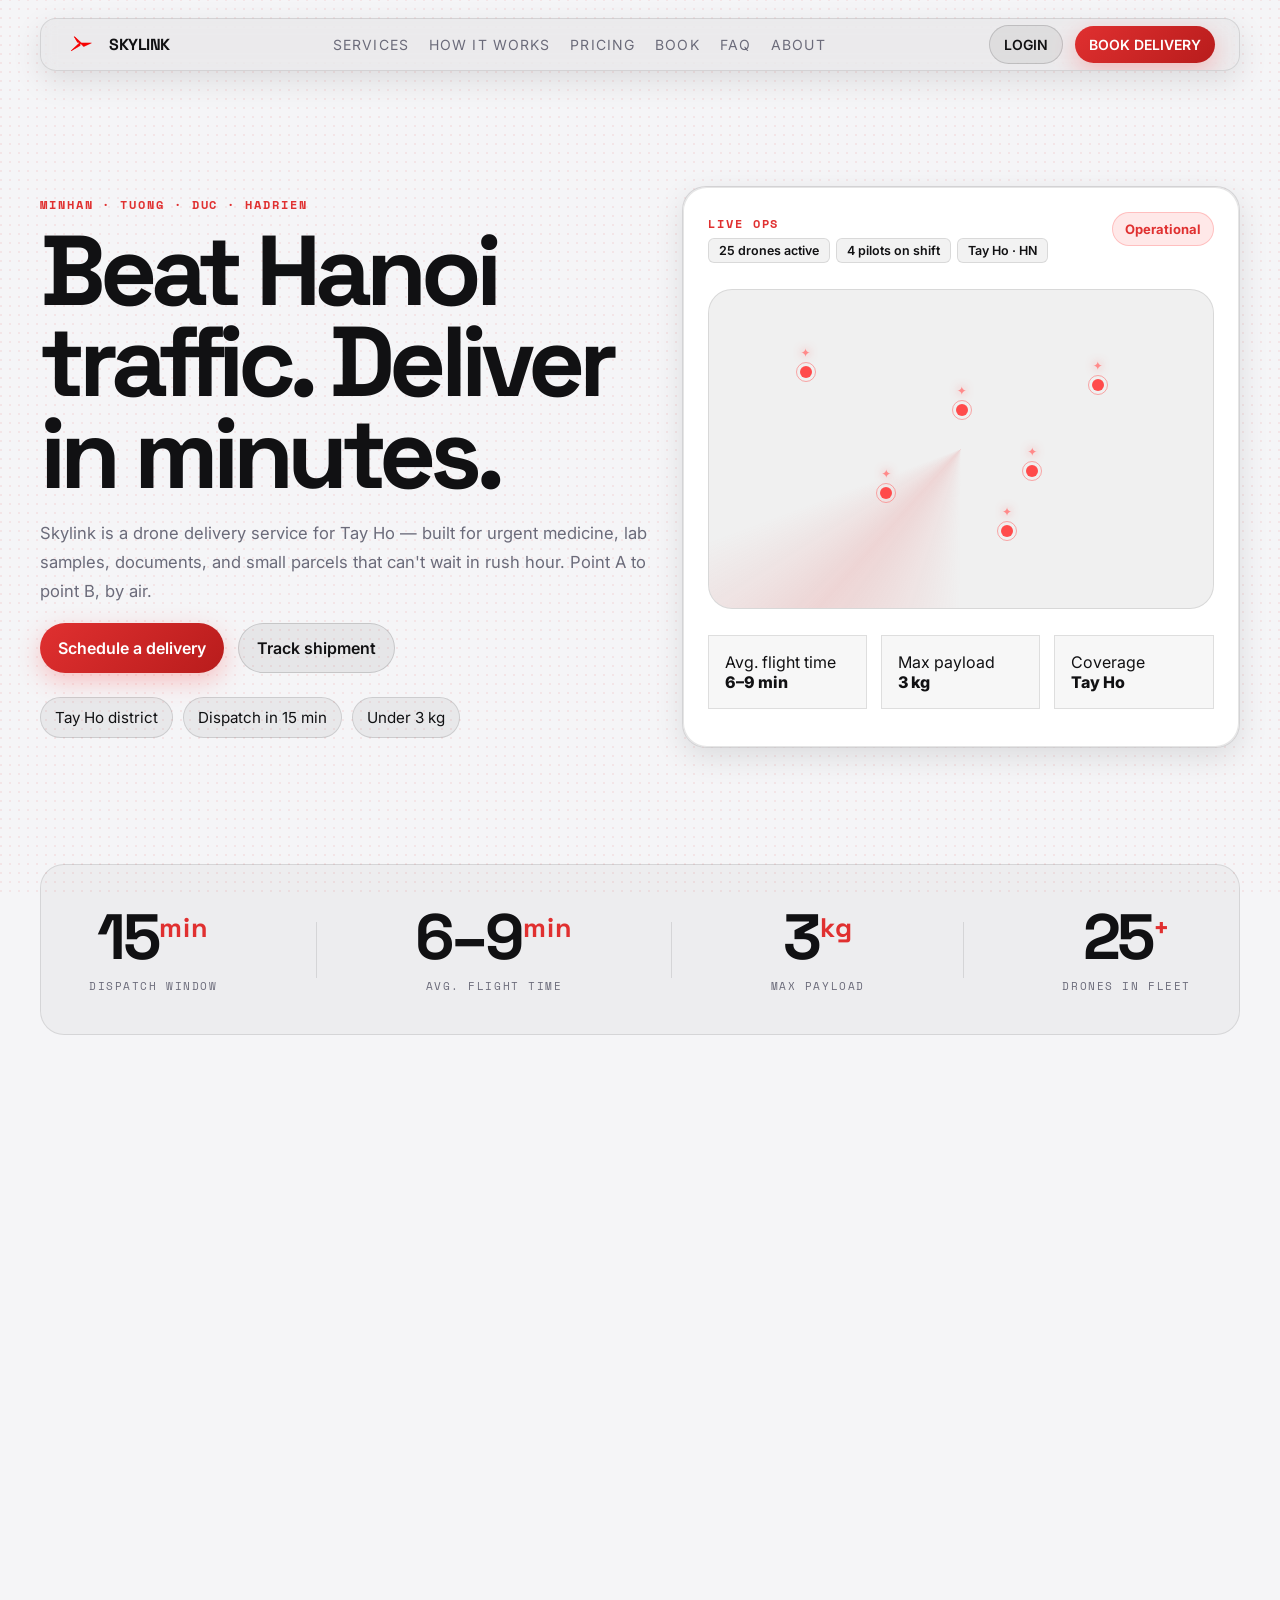
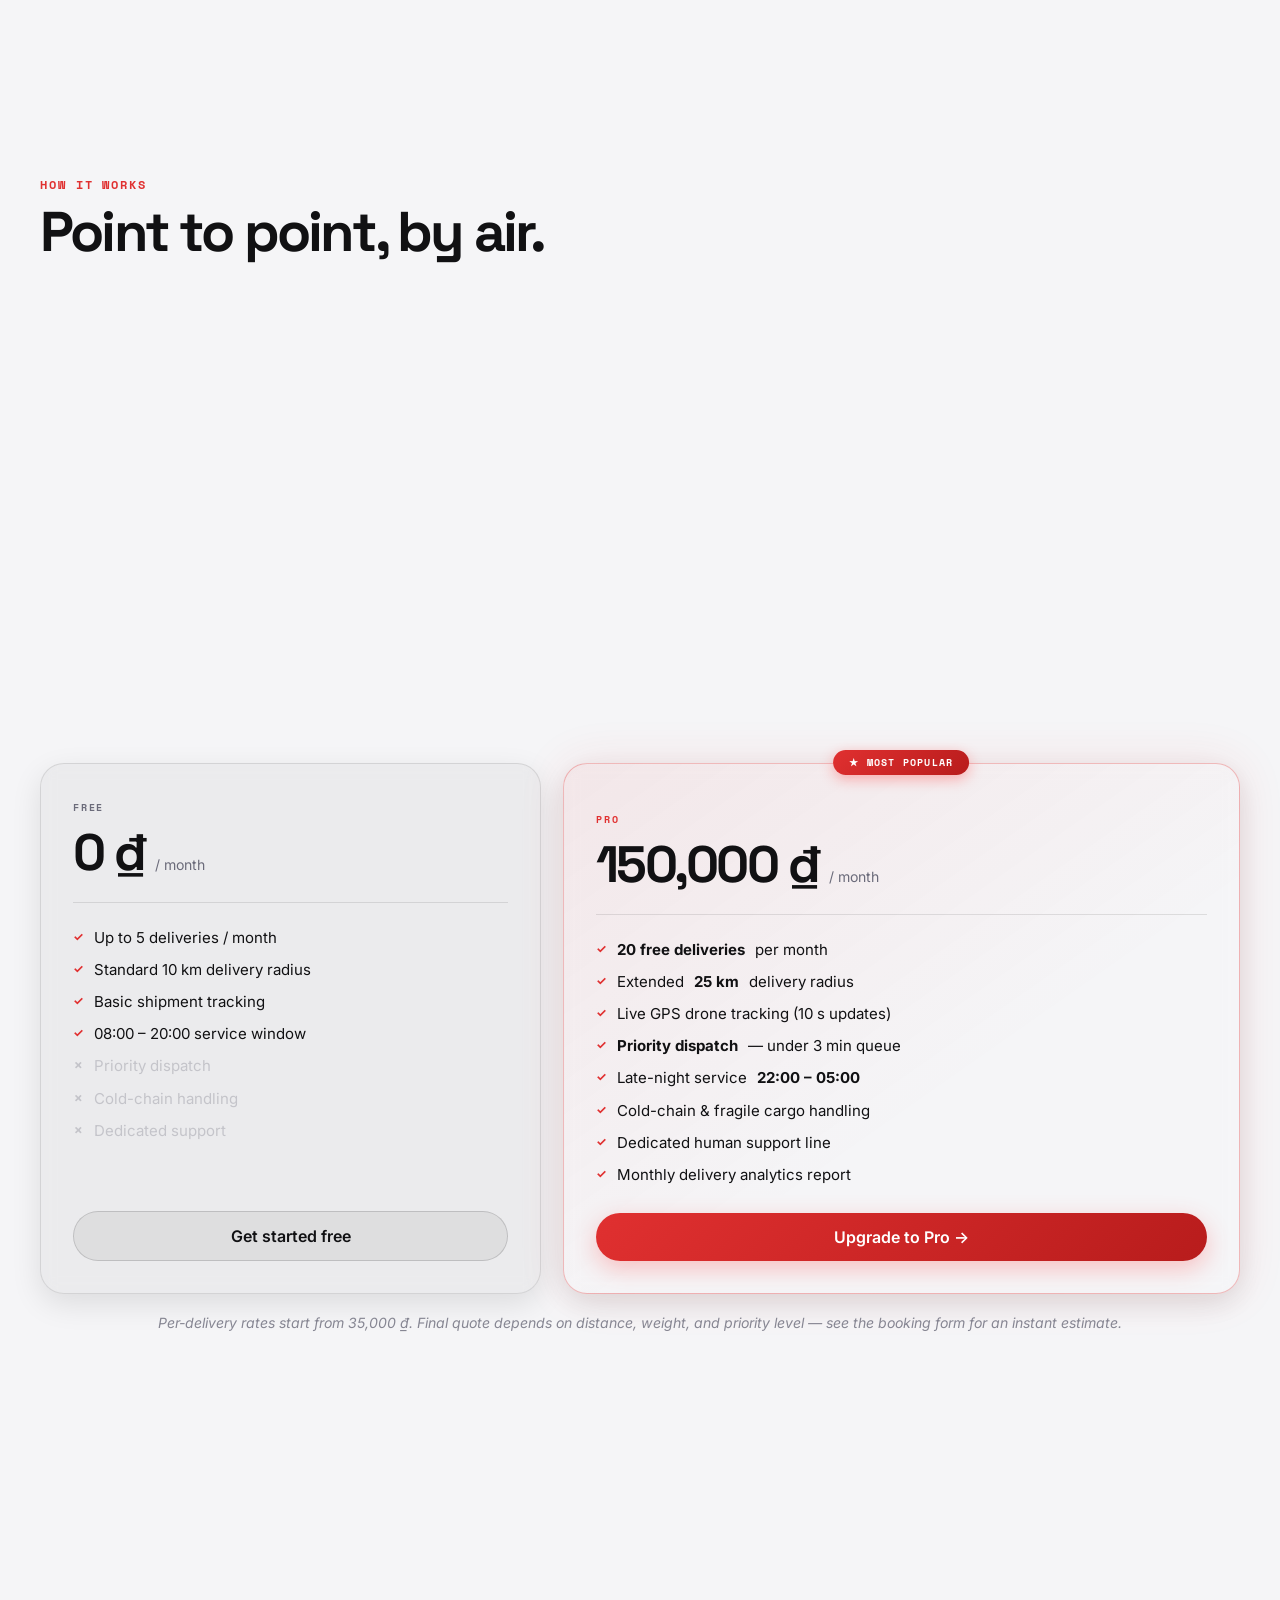
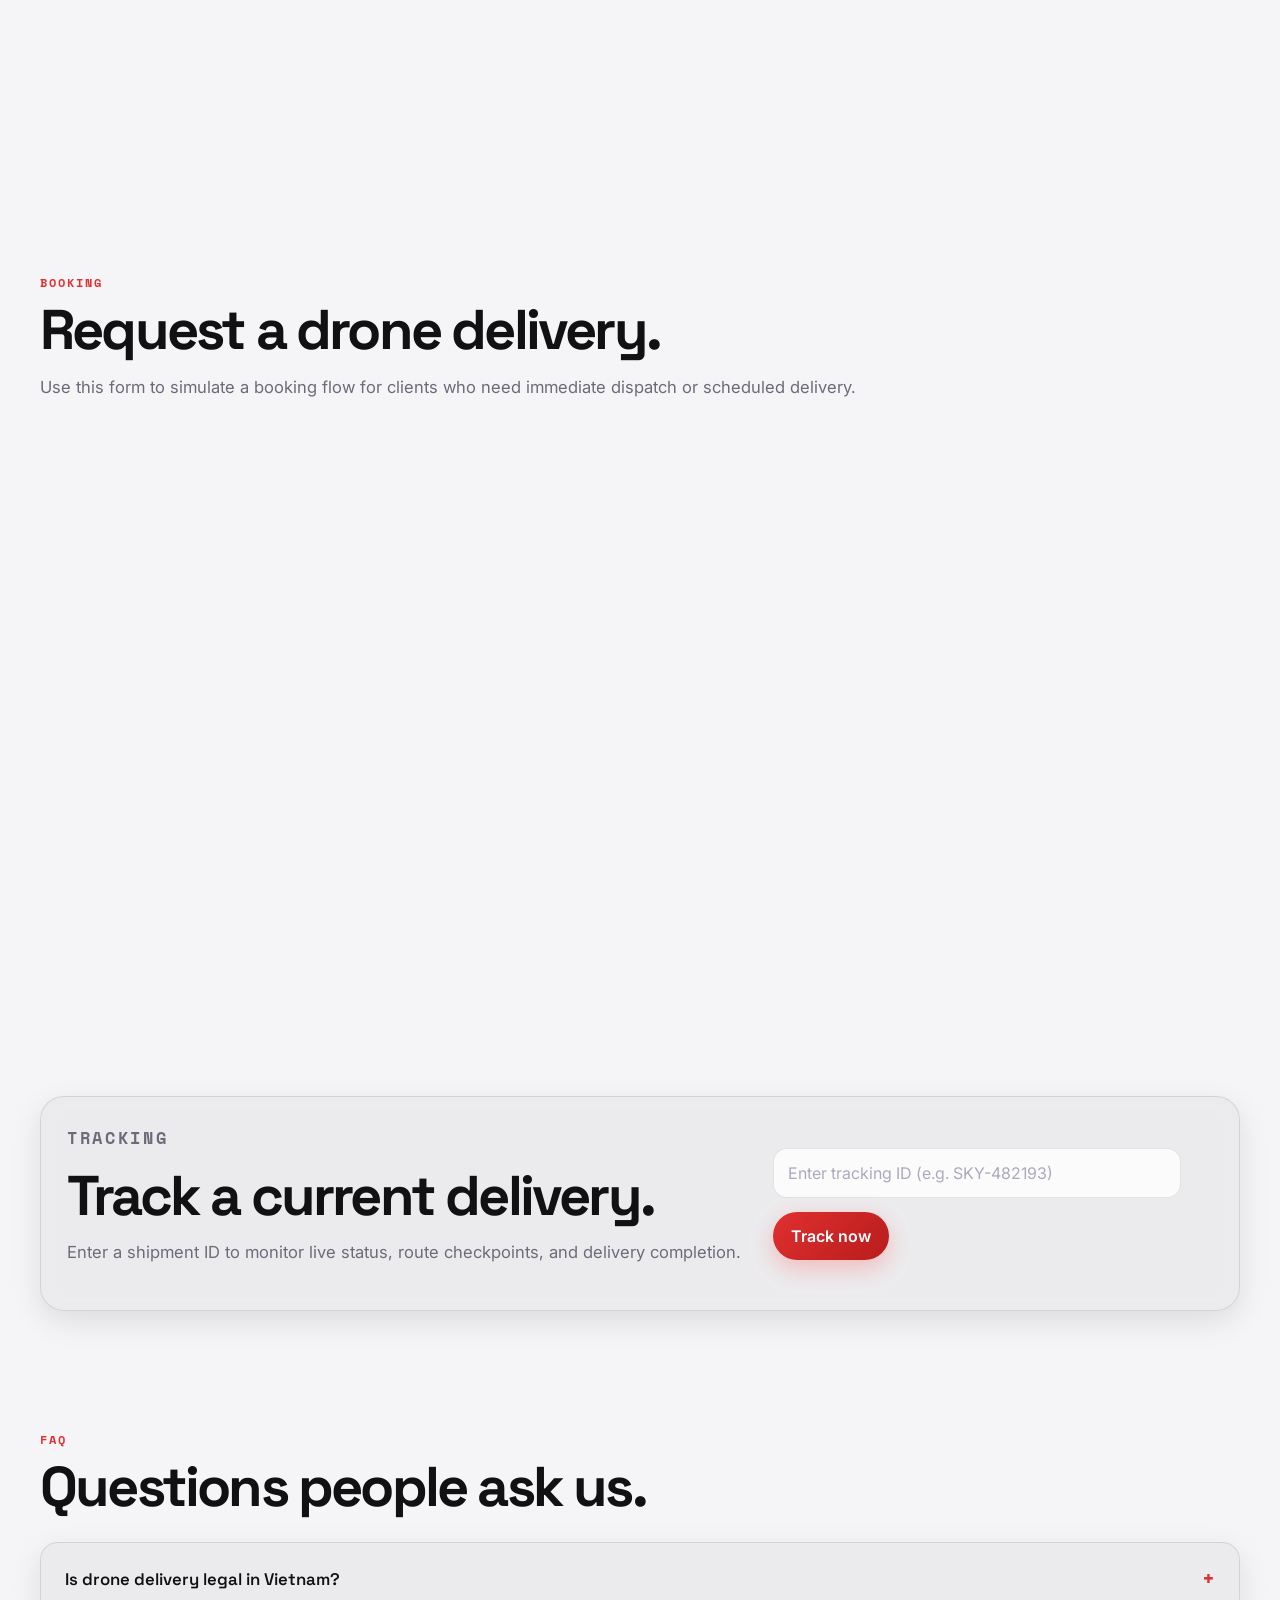
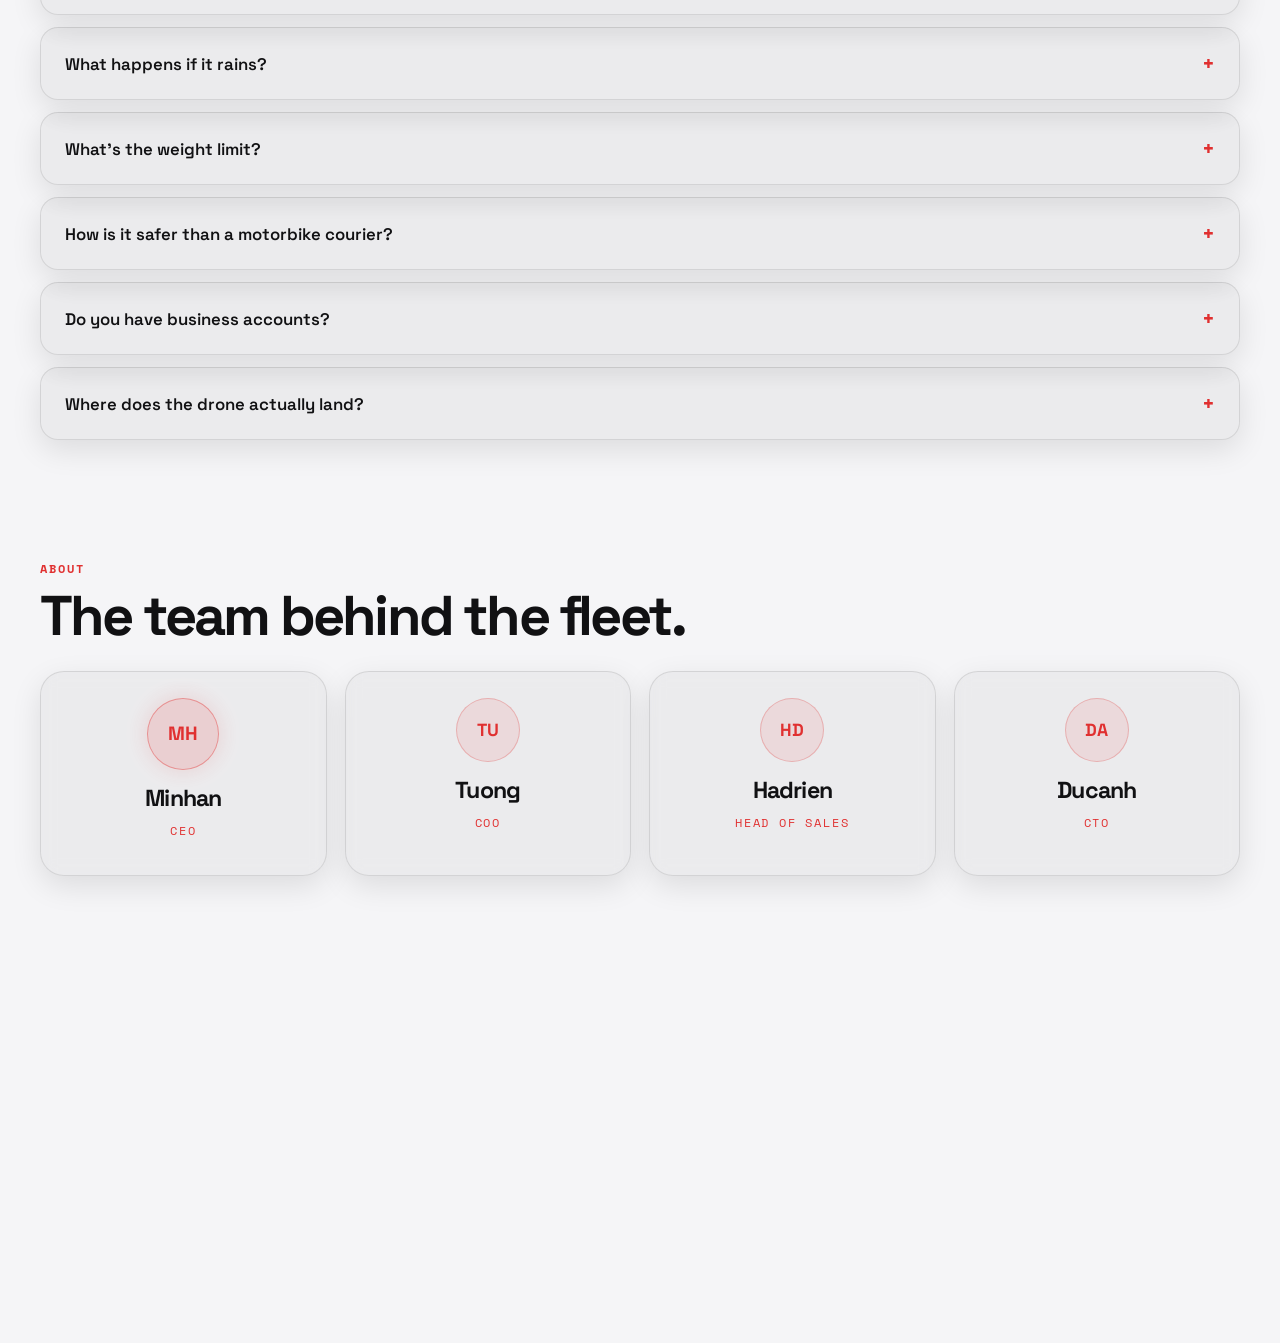
==== commit c505e157: "fix: button font/weight, nav bold, dashboard light theme text colors" ====
--- a/index.html
+++ b/index.html
@@ -374,11 +374,11 @@
             <input type="text" id="trackingInput" placeholder="Enter tracking ID (e.g. SKY-482193)" />
             <button class="button primary" id="trackButton" type="button">Track now</button>
           </div>
-          <div id="trackResult" style="display:none;margin-top:1.5rem;padding:1.25rem;border-radius:0.75rem;background:rgba(255,255,255,0.05);font-size:0.9rem;">
-            <div style="display:flex;justify-content:space-between;margin-bottom:0.5rem;"><span style="color:#aaa">Tracking ID</span><strong id="trId">—</strong></div>
-            <div style="display:flex;justify-content:space-between;margin-bottom:0.5rem;"><span style="color:#aaa">Status</span><strong id="trStatus">—</strong></div>
-            <div style="display:flex;justify-content:space-between;margin-bottom:0.5rem;"><span style="color:#aaa">Pickup</span><strong id="trPickup">—</strong></div>
-            <div style="display:flex;justify-content:space-between;"><span style="color:#aaa">Dropoff</span><strong id="trDropoff">—</strong></div>
+          <div id="trackResult" style="display:none;margin-top:1.5rem;padding:1.25rem;border-radius:0.75rem;background:rgba(0,0,0,0.05);font-size:0.9rem;">
+            <div style="display:flex;justify-content:space-between;margin-bottom:0.5rem;"><span style="color:var(--muted)">Tracking ID</span><strong id="trId">—</strong></div>
+            <div style="display:flex;justify-content:space-between;margin-bottom:0.5rem;"><span style="color:var(--muted)">Status</span><strong id="trStatus">—</strong></div>
+            <div style="display:flex;justify-content:space-between;margin-bottom:0.5rem;"><span style="color:var(--muted)">Pickup</span><strong id="trPickup">—</strong></div>
+            <div style="display:flex;justify-content:space-between;"><span style="color:var(--muted)">Dropoff</span><strong id="trDropoff">—</strong></div>
           </div>
           <p id="trackMsg" style="color:#f87171;font-size:0.9rem;margin-top:0.75rem;"></p>
         </div>
--- a/styles.css
+++ b/styles.css
@@ -173,7 +173,8 @@
 .button {
   appearance: none; border: none; cursor: pointer; text-decoration: none;
   display: inline-flex; align-items: center; justify-content: center;
-  padding: 14px 18px; border-radius: 999px; font-weight: 400;
+  padding: 14px 18px; border-radius: 999px; font-weight: 600;
+  font-family: inherit; font-size: inherit;
   transition: transform 220ms ease, box-shadow 220ms ease, background 220ms ease;
 }
 
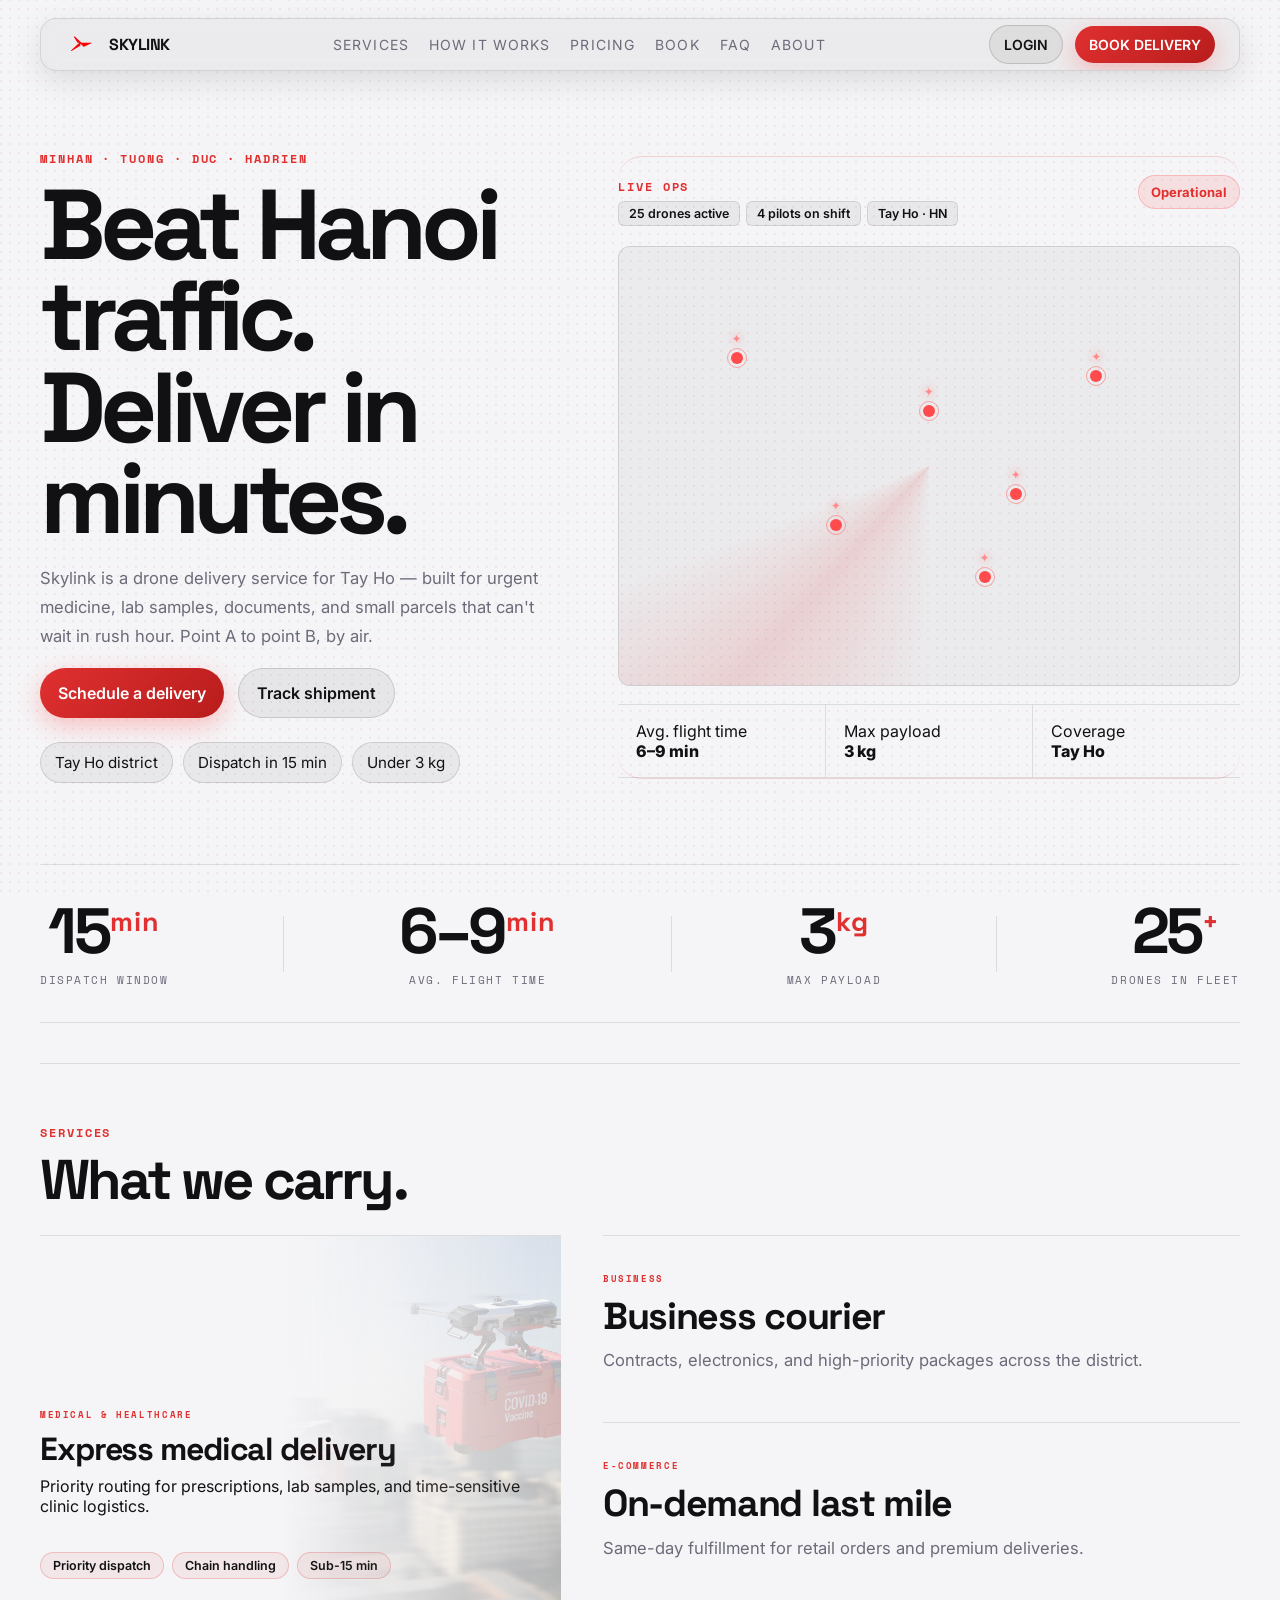
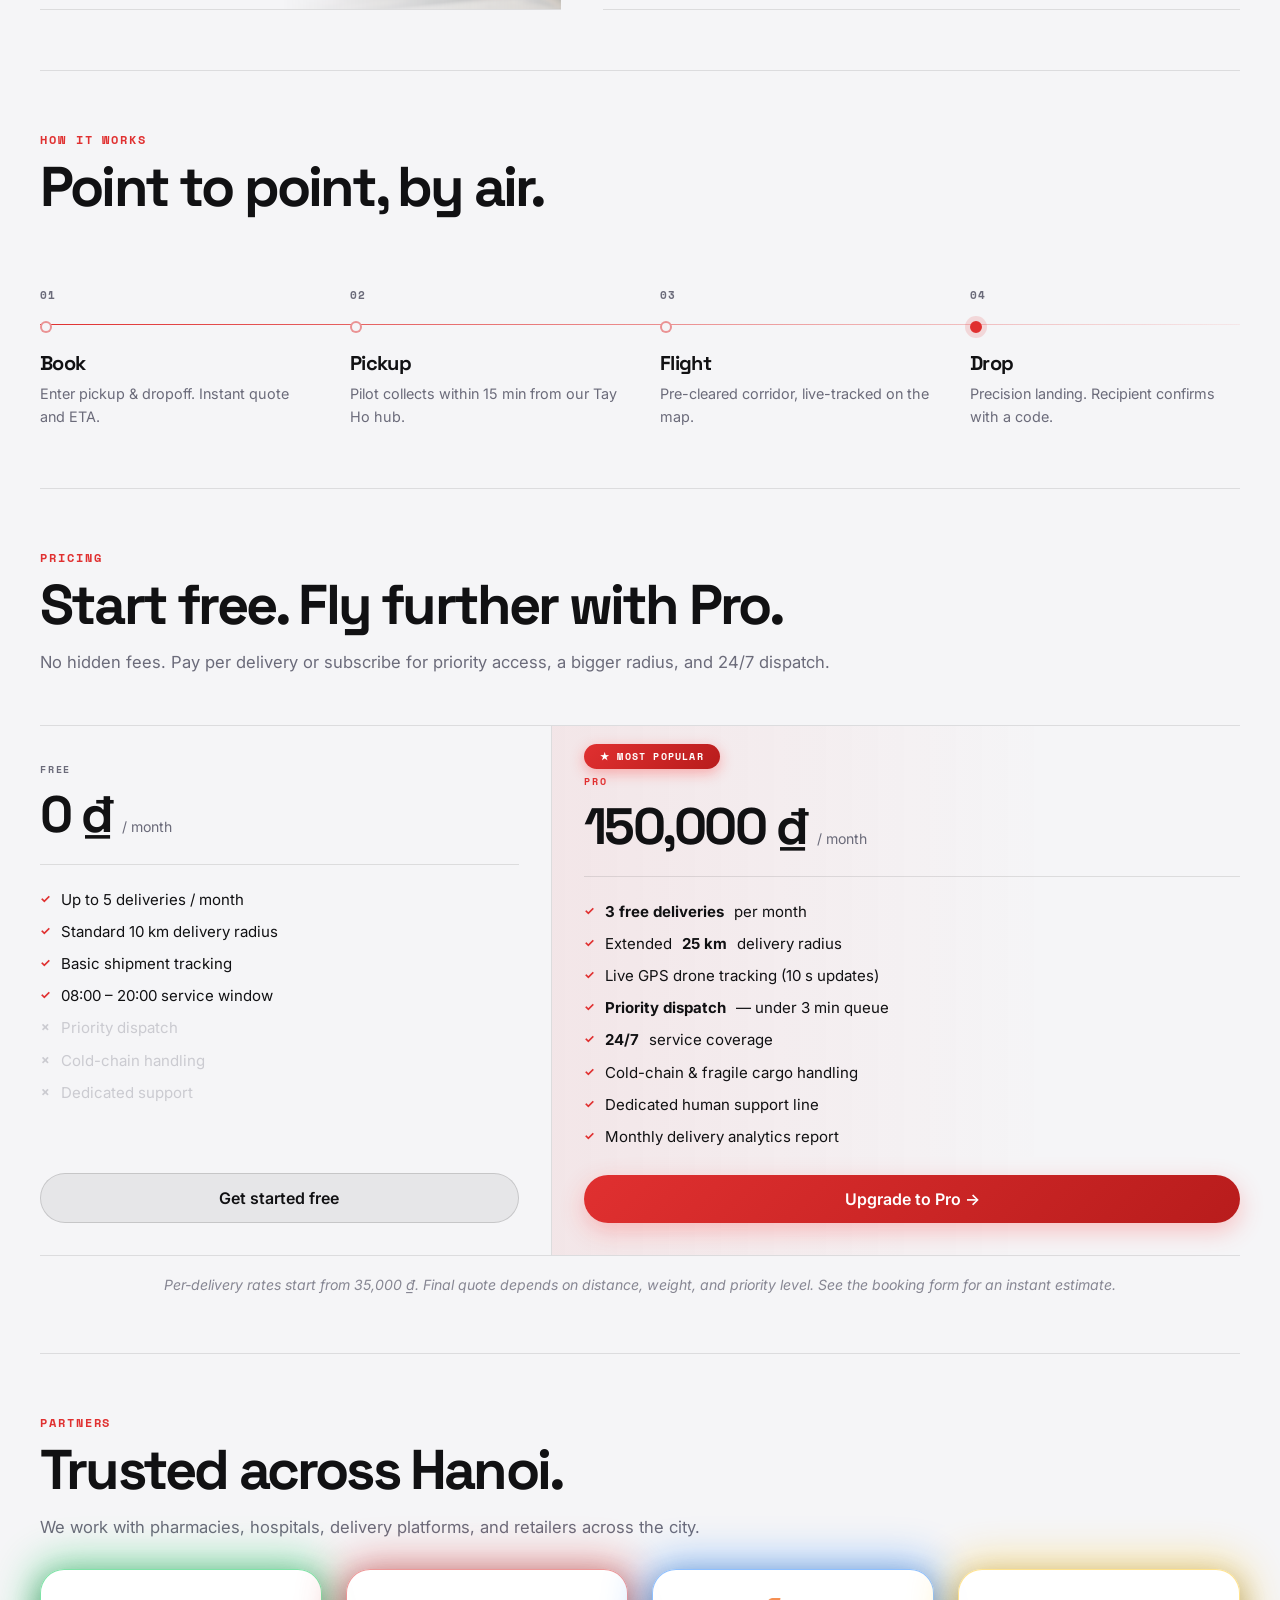
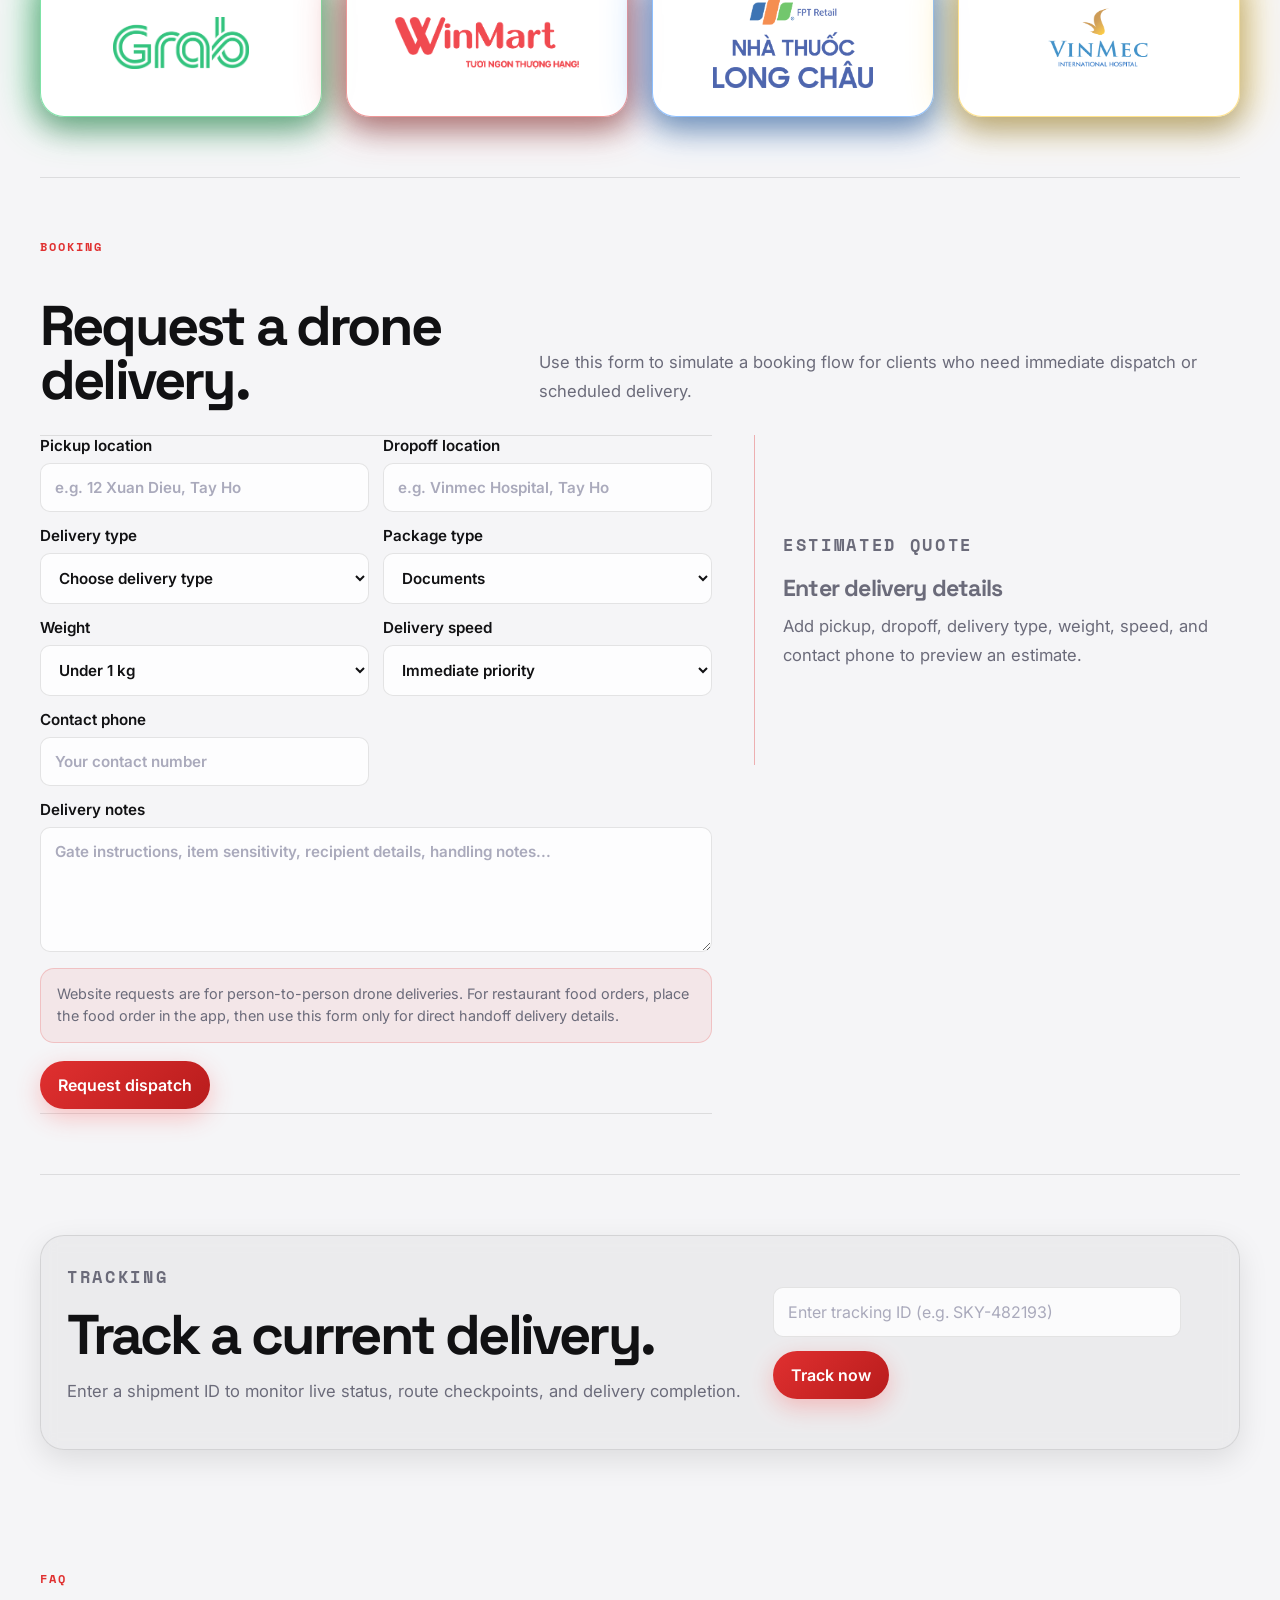
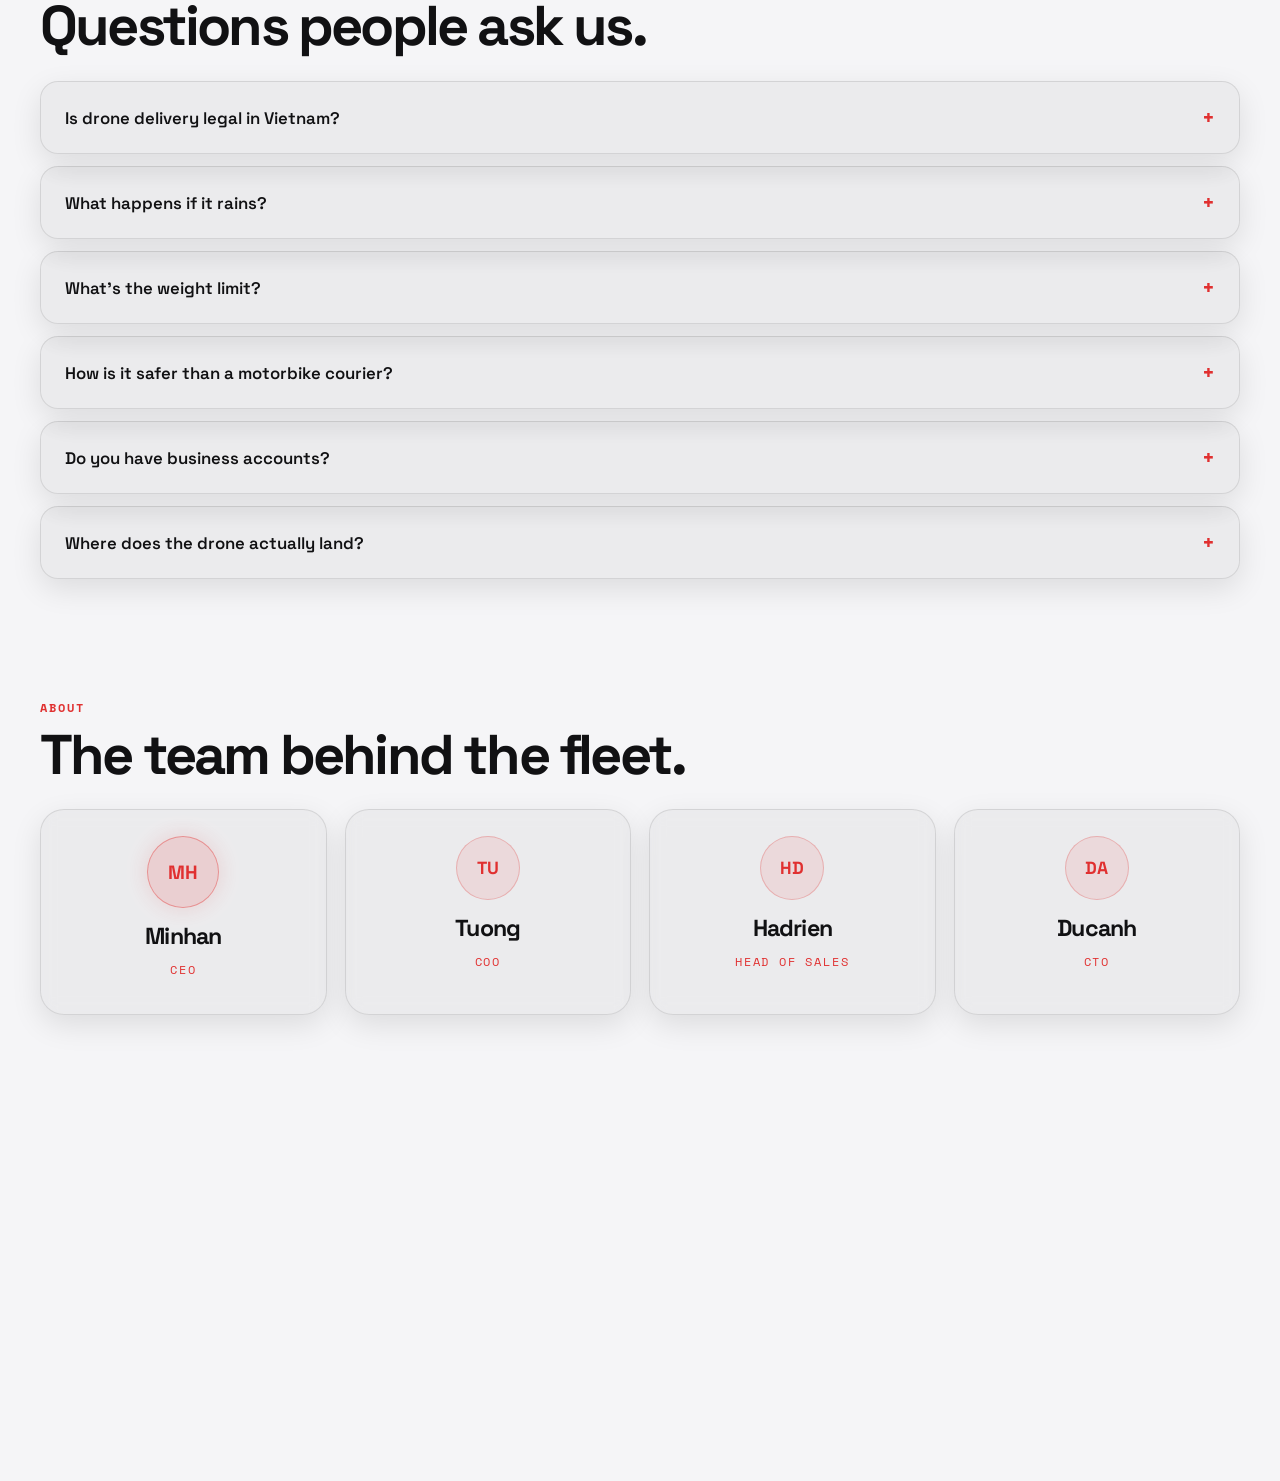
==== commit f79a251c: "Update drone delivery booking flow" ====
--- a/index.html
+++ b/index.html
@@ -67,7 +67,7 @@
           </div>
         </div>
 
-        <div class="hero-panel glass reveal stagger-1">
+        <div class="hero-panel ops-surface reveal stagger-1">
           <div class="dashboard-card">
             <div class="dashboard-top">
               <div>
@@ -139,13 +139,13 @@
       </section>
 
 
-      <section id="services" class="section">
+      <section id="services" class="section services-section">
         <div class="section-heading reveal">
           <p class="eyebrow">Services</p>
           <h2>What we carry.</h2>
         </div>
         <div class="service-layout">
-          <article class="service-featured glass reveal stagger-1">
+          <article class="service-featured reveal stagger-1">
             <img src="pigler.png" alt="Drone delivery" class="service-featured-img">
             <span class="service-tag">Medical &amp; Healthcare</span>
             <h3>Express medical delivery</h3>
@@ -156,13 +156,13 @@
               <span>Sub-15 min</span>
             </div>
           </article>
-          <div class="service-stack">
-            <article class="service-card glass reveal stagger-2">
+          <div class="service-stack reveal stagger-2">
+            <article class="service-card">
               <span class="service-tag">Business</span>
               <h3>Business courier</h3>
               <p>Contracts, electronics, and high-priority packages across the district.</p>
             </article>
-            <article class="service-card glass reveal stagger-3">
+            <article class="service-card">
               <span class="service-tag">E-commerce</span>
               <h3>On-demand last mile</h3>
               <p>Same-day fulfillment for retail orders and premium deliveries.</p>
@@ -206,16 +206,16 @@
 
 
 
-      <section id="pricing" class="section plans-section">
+      <section id="pricing" class="section plans-section band-section">
         <div class="section-heading reveal">
           <p class="eyebrow">Pricing</p>
           <h2>Start free. Fly further with Pro.</h2>
-          <p class="section-intro">No hidden fees. Pay per delivery or subscribe for priority access, a bigger radius, and late-night drops.</p>
+          <p class="section-intro">No hidden fees. Pay per delivery or subscribe for priority access, a bigger radius, and 24/7 dispatch.</p>
         </div>
         <div class="plans-grid">
 
           <!-- Free -->
-          <div class="plan-tier glass reveal stagger-1">
+          <div class="plan-tier reveal stagger-1">
             <span class="tier-label">Free</span>
             <div class="tier-price-row">
               <span class="tier-price">0 ₫</span>
@@ -235,7 +235,7 @@
           </div>
 
           <!-- Pro -->
-          <div class="plan-tier plan-pro-tier glass reveal stagger-2">
+          <div class="plan-tier plan-pro-tier reveal stagger-2">
             <span class="tier-badge">★ Most popular</span>
             <span class="tier-label tier-label-pro">Pro</span>
             <div class="tier-price-row">
@@ -244,11 +244,11 @@
             </div>
             <div class="tier-divider"></div>
             <ul class="tier-perks">
-              <li class="has"><strong>20 free deliveries</strong> per month</li>
+              <li class="has"><strong>3 free deliveries</strong> per month</li>
               <li class="has">Extended <strong>25 km</strong> delivery radius</li>
               <li class="has">Live GPS drone tracking (10 s updates)</li>
               <li class="has"><strong>Priority dispatch</strong> — under 3 min queue</li>
-              <li class="has">Late-night service <strong>22:00 – 05:00</strong></li>
+              <li class="has"><strong>24/7</strong> service coverage</li>
               <li class="has">Cold-chain &amp; fragile cargo handling</li>
               <li class="has">Dedicated human support line</li>
               <li class="has">Monthly delivery analytics report</li>
@@ -257,7 +257,7 @@
           </div>
 
         </div>
-        <p class="pricing-note">Per-delivery rates start from 35,000 ₫. Final quote depends on distance, weight, and priority level — see the booking form for an instant estimate.</p>
+        <p class="pricing-note">Per-delivery rates start from 35,000 ₫. Final quote depends on distance, weight, and priority level. See the booking form for an instant estimate.</p>
       </section>
 
       <section class="section partners-section">
@@ -282,14 +282,14 @@
         </div>
       </section>
 
-      <section id="booking" class="section booking-section">
+      <section id="booking" class="section booking-section dispatch-section">
         <div class="section-heading reveal">
           <p class="eyebrow">Booking</p>
           <h2>Request a drone delivery.</h2>
           <p class="section-intro">Use this form to simulate a booking flow for clients who need immediate dispatch or scheduled delivery.</p>
         </div>
         <div class="booking-layout">
-          <form class="booking-form glass reveal stagger-1" id="bookingForm">
+          <form class="booking-form dispatch-form reveal stagger-1" id="bookingForm">
             <div class="form-grid">
               <label>
                 Pickup location
@@ -298,12 +298,25 @@
               <label>
                 Dropoff location
                 <input type="text" name="dropoff" placeholder="e.g. Vinmec Hospital, Tay Ho" required />
+              </label>
+              <label>
+                Delivery type
+                <select name="deliveryType" required>
+                  <option value="">Choose delivery type</option>
+                  <option>UrgentWing priority</option>
+                  <option>Medical delivery</option>
+                  <option>Food delivery</option>
+                  <option>Business courier</option>
+                  <option>Retail package</option>
+                  <option>Documents / person-to-person</option>
+                </select>
               </label>
               <label>
                 Package type
                 <select name="packageType">
                   <option>Documents</option>
                   <option>Medical item</option>
+                  <option>Food parcel</option>
                   <option>Electronics</option>
                   <option>Retail package</option>
                 </select>
@@ -333,32 +346,42 @@
               Delivery notes
               <textarea name="notes" rows="5" placeholder="Gate instructions, item sensitivity, recipient details, handling notes..."></textarea>
             </label>
+            <p class="booking-helper" id="deliveryTypeHelp">
+              Website requests are for person-to-person drone deliveries. For restaurant food orders, place the food order in the app, then use this form only for direct handoff delivery details.
+            </p>
             <div class="form-actions">
               <button type="submit" class="button primary">Request dispatch</button>
               <p id="bookingMsg" style="margin-top:0.75rem;font-size:0.9rem;"></p>
             </div>
           </form>
 
-          <aside class="quote-card glass reveal stagger-2">
+          <aside class="quote-card quote-empty dispatch-receipt reveal stagger-2" id="quoteCard">
             <p class="card-label">Estimated quote</p>
-            <h3>Express route preview</h3>
-            <div class="quote-row">
-              <span>Base dispatch (UrgentWing)</span>
-              <strong>120,000 &#8363;</strong>
-            </div>
-            <div class="quote-row">
-              <span>Priority handling</span>
-              <strong>65,000 &#8363;</strong>
-            </div>
-            <div class="quote-row total">
-              <span>Estimated total</span>
-              <strong>185,000 &#8363;</strong>
-            </div>
-            <ul>
-              <li>Live status updates</li>
-              <li>Proof of completion</li>
-              <li>Operator support included</li>
-            </ul>
+            <h3 id="quoteTitle">Enter delivery details</h3>
+            <p id="quoteIntro">Add pickup, dropoff, delivery type, weight, speed, and contact phone to preview an estimate.</p>
+            <div class="quote-details" id="quoteDetails" hidden>
+              <div class="quote-row">
+                <span id="quoteBaseLabel">Base dispatch</span>
+                <strong id="quoteBaseValue">0 &#8363;</strong>
+              </div>
+              <div class="quote-row">
+                <span id="quoteHandlingLabel">Handling</span>
+                <strong id="quoteHandlingValue">0 &#8363;</strong>
+              </div>
+              <div class="quote-row">
+                <span id="quoteSpeedLabel">Speed</span>
+                <strong id="quoteSpeedValue">0 &#8363;</strong>
+              </div>
+              <div class="quote-row total">
+                <span>Estimated total</span>
+                <strong id="quoteTotalValue">0 &#8363;</strong>
+              </div>
+              <ul>
+                <li id="quoteServiceNote">Person-to-person delivery request</li>
+                <li>Live status updates</li>
+                <li>Operator support included</li>
+              </ul>
+            </div>
           </aside>
         </div>
       </section>
@@ -509,7 +532,7 @@
           tracking_id,
           pickup: form.pickup.value,
           dropoff: form.dropoff.value,
-          package_type: form.packageType.value,
+          package_type: `${form.deliveryType.value} - ${form.packageType.value}`,
           weight: form.weight.value,
           speed: form.speed.value,
           phone: form.phone.value,
@@ -524,6 +547,7 @@
           msgEl.style.color = '#4ade80';
           msgEl.textContent = `Order placed! Tracking ID: ${tracking_id}`;
           form.reset();
+          if (window.updateQuotePreview) window.updateQuotePreview();
         }
       });
 
--- a/styles.css
+++ b/styles.css
@@ -104,8 +104,8 @@
 
 .hero {
   display: grid;
-  grid-template-columns: 1.05fr 0.95fr;
-  gap: 26px;
+  grid-template-columns: 0.92fr 1.08fr;
+  gap: 48px;
   min-height: 86vh;
   align-items: center;
 }
@@ -188,7 +188,20 @@
   border-radius: var(--radius-lg);
 }
 
-.dashboard-card { padding: 24px; min-height: 560px; background: #ffffff; border: 1px solid var(--line); }
+.ops-surface {
+  position: relative;
+  border-radius: 0;
+}
+
+.ops-surface::before { display: none; }
+
+.dashboard-card {
+  padding: 18px 0 0;
+  min-height: 560px;
+  background: transparent;
+  border-top: 1px solid rgba(224, 48, 48, 0.18);
+  border-bottom: 1px solid rgba(224, 48, 48, 0.18);
+}
 
 .dashboard-top, .route-stats, .quote-row { display: flex; justify-content: space-between; gap: 12px; }
 .dashboard-top strong, .route-stats strong, .quote-row strong, .metric strong { display: block; color: var(--text); font-weight: 800; }
@@ -200,8 +213,8 @@
 }
 
 .radar {
-  margin: 26px 0; height: 320px; border-radius: 24px;
-  border: 1px solid var(--line); background: rgba(0,0,0,0.06);
+  margin: 20px 0 18px; height: 440px; border-radius: 12px;
+  border: 1px solid rgba(0,0,0,0.12); background: rgba(0,0,0,0.04);
   position: relative; overflow: hidden;
 }
 
@@ -248,8 +261,19 @@
   to   { transform: translate(-50%, -50%) rotate(360deg); }
 }
 
-.route-stats { gap: 14px; }
-.route-stats > div { flex: 1; padding: 16px; background: rgba(0,0,0,0.03); border: 1px solid var(--line); }
+.route-stats {
+  gap: 0;
+  border-top: 1px solid var(--line);
+  border-bottom: 1px solid var(--line);
+}
+.route-stats > div {
+  flex: 1;
+  padding: 16px 18px;
+  background: transparent;
+  border: 0;
+  border-right: 1px solid var(--line);
+}
+.route-stats > div:last-child { border-right: 0; }
 .section-heading { margin-bottom: 28px; }
 
 /* ── Stats strip ── */
@@ -258,10 +282,11 @@
   display: flex;
   align-items: center;
   justify-content: space-between;
-  padding: 40px 48px;
-  border: 1px solid var(--line);
-  border-radius: var(--radius-lg);
-  background: rgba(0,0,0,0.03);
+  padding: 34px 0;
+  border-top: 1px solid var(--line);
+  border-bottom: 1px solid var(--line);
+  border-radius: 0;
+  background: transparent;
 }
 .stat-block { display: flex; flex-direction: column; align-items: center; gap: 8px; }
 .stat-num {
@@ -289,35 +314,57 @@
 .stat-sep { width: 1px; height: 56px; background: var(--line); }
 
 /* ── Services – asymmetric ── */
+.services-section {
+  border-top: 1px solid var(--line);
+  border-bottom: 1px solid var(--line);
+}
+
 .service-layout {
   display: grid;
-  grid-template-columns: 1.15fr 0.85fr;
-  gap: 18px;
-}
-.service-stack { display: flex; flex-direction: column; gap: 18px; }
+  grid-template-columns: 0.9fr 1.1fr;
+  gap: 42px;
+  align-items: stretch;
+}
+.service-stack {
+  display: flex;
+  flex-direction: column;
+  gap: 0;
+  border-top: 1px solid var(--line);
+}
 .service-featured {
-  border-radius: var(--radius-lg);
-  padding: 36px 32px;
+  border-radius: 0;
+  padding: 30px 0;
   display: flex;
   flex-direction: column;
   justify-content: flex-end;
   min-height: 300px;
   position: relative;
+  border-top: 1px solid var(--line);
+  border-bottom: 1px solid var(--line);
 }
 .service-featured h3 { font-size: clamp(1.5rem, 3vw, 2rem); margin-bottom: 10px; }
 .service-featured-img {
   position: absolute;
   top: 0; right: 0;
-  width: 60%;
+  width: 54%;
   height: 100%;
   object-fit: cover;
   object-position: center;
-  opacity: 0.55;
+  opacity: 0.42;
   mask-image: linear-gradient(to left, rgba(0,0,0,0.7) 0%, transparent 100%);
   -webkit-mask-image: linear-gradient(to left, rgba(0,0,0,0.7) 0%, transparent 100%);
   pointer-events: none;
 }
-.service-card { border-radius: var(--radius-lg); padding: 26px; flex: 1; }
+.service-card {
+  border-radius: 0;
+  padding: 30px 0;
+  flex: 1;
+  border-bottom: 1px solid var(--line);
+}
+.service-card h3 {
+  font-size: clamp(1.65rem, 3vw, 2.35rem);
+  margin-bottom: 10px;
+}
 .service-tag {
   display: inline-block;
   font-family: var(--font-mono);
@@ -350,7 +397,7 @@
 .how-timeline::before {
   content: '';
   position: absolute;
-  top: 54px;
+  top: 82px;
   left: 0;
   right: 0;
   height: 1px;
@@ -362,7 +409,7 @@
   font-family: var(--font-mono);
   font-size: 0.7rem;
   color: var(--muted);
-  margin-bottom: 12px;
+  margin-bottom: 18px;
   letter-spacing: 0.1em;
 }
 .how-node-dot {
@@ -429,8 +476,65 @@
 .trust-box, .coverage-card, .coverage-map,
 .booking-form, .quote-card, .contact-card, .tracking-panel { padding: 26px; }
 .quote-card ul { padding-left: 18px; color: var(--muted); line-height: 1.8; margin-bottom: 0; }
+.quote-card.quote-empty {
+  display: flex;
+  flex-direction: column;
+  justify-content: center;
+  min-height: 330px;
+}
+.quote-card.quote-empty h3 { color: var(--muted); }
+.quote-card.quote-empty #quoteIntro { margin-bottom: 0; }
+.quote-details[hidden] { display: none; }
+.booking-helper {
+  margin: -2px 0 18px;
+  padding: 14px 16px;
+  border-radius: 14px;
+  border: 1px solid rgba(224, 48, 48, 0.2);
+  background: rgba(224, 48, 48, 0.07);
+  color: var(--muted);
+  font-size: 0.9rem;
+  line-height: 1.55;
+}
 
 .coverage-layout, .booking-layout { display: grid; grid-template-columns: 0.9fr 1.1fr; gap: 18px; }
+.dispatch-section {
+  border-top: 1px solid var(--line);
+  border-bottom: 1px solid var(--line);
+}
+.dispatch-section .section-heading {
+  display: grid;
+  grid-template-columns: 0.8fr 1.2fr;
+  gap: 32px;
+  align-items: end;
+}
+.dispatch-section .section-heading .eyebrow,
+.dispatch-section .section-heading h2 {
+  grid-column: 1;
+}
+.dispatch-section .section-heading h2 { margin-bottom: 0; }
+.dispatch-section .section-heading .section-intro {
+  grid-column: 2;
+  grid-row: 1 / span 2;
+  margin-bottom: 0;
+}
+.dispatch-section .booking-layout {
+  grid-template-columns: minmax(0, 1.16fr) minmax(320px, 0.84fr);
+  gap: 42px;
+  align-items: start;
+}
+.dispatch-form {
+  padding: 0 0 4px;
+  border-radius: 0;
+  border-top: 1px solid var(--line);
+  border-bottom: 1px solid var(--line);
+}
+.dispatch-receipt {
+  padding: 0 0 0 28px;
+  border-radius: 0;
+  border-left: 1px solid rgba(224, 48, 48, 0.35);
+  background: transparent;
+  box-shadow: none;
+}
 .coverage-map { min-height: 360px; position: relative; background: #e8e8ec; }
 .live-map { position: absolute; inset: 0; width: 100%; height: 100%; border: 0; }
 .map-overlay { display: none; }
@@ -442,7 +546,7 @@
 
 input, select, textarea {
   width: 100%; border: 1px solid var(--line); background: rgba(255,255,255,0.8);
-  color: var(--text); border-radius: 14px; padding: 14px; font: inherit;
+  color: var(--text); border-radius: 10px; padding: 14px; font: inherit;
 }
 
 input::placeholder, textarea::placeholder { color: #aaaabc; }
@@ -468,6 +572,11 @@
 @media (max-width: 1020px) {
   .hero, .service-layout, .coverage-layout, .booking-layout,
   .trust-grid-large, .form-grid, .tracking-panel { grid-template-columns: 1fr; }
+  .dispatch-section .section-heading { grid-template-columns: 1fr; }
+  .dispatch-section .section-heading .section-intro {
+    grid-column: 1;
+    grid-row: auto;
+  }
   .tracking-panel { display: grid; }
   .how-timeline { grid-template-columns: repeat(2, 1fr); gap: 28px; }
   .how-timeline::before { display: none; }
@@ -568,40 +677,48 @@
 .plans-grid {
   display: grid;
   grid-template-columns: 1fr 1.35fr;
-  gap: 22px;
+  gap: 0;
   margin-top: 48px;
   align-items: stretch;
+  border-top: 1px solid var(--line);
+  border-bottom: 1px solid var(--line);
+}
+
+.band-section {
+  border-top: 1px solid var(--line);
+  border-bottom: 1px solid var(--line);
 }
 
 .plan-tier {
-  border-radius: var(--radius-lg);
-  padding: 36px 32px 32px;
+  border-radius: 0;
+  padding: 36px 32px 32px 0;
   display: flex;
   flex-direction: column;
   position: relative;
   transition: transform 300ms ease, box-shadow 600ms ease, border-color 600ms ease;
-}
-
-.plan-tier:hover { transform: translateY(-5px); }
+  border: 0;
+}
+
+.plan-tier:hover { transform: none; }
 
 .plan-pro-tier {
+  border-left: 1px solid var(--line);
+  background: linear-gradient(90deg, rgba(224, 48, 48, 0.075) 0%, rgba(245, 245, 247, 0) 72%);
+  box-shadow: none;
+  overflow: visible;
+  padding: 48px 0 32px 32px;
+}
+
+.plan-pro-tier:hover {
+  box-shadow: none;
   border-color: rgba(224, 48, 48, 0.3);
-  background: linear-gradient(145deg, rgba(224, 48, 48, 0.07) 0%, rgba(245, 245, 247, 0) 60%);
-  box-shadow: 0 0 48px rgba(224, 48, 48, 0.1), var(--shadow);
-  overflow: visible;
-  padding-top: 48px;
-}
-
-.plan-pro-tier:hover {
-  box-shadow: 0 0 64px rgba(224, 48, 48, 0.18), var(--shadow);
-  border-color: rgba(224, 48, 48, 0.5);
 }
 
 .tier-badge {
   position: absolute;
-  top: -14px;
-  left: 50%;
-  transform: translateX(-50%);
+  top: 18px;
+  left: 32px;
+  transform: none;
   background: linear-gradient(135deg, var(--red), var(--red-deep));
   color: #fff;
   font-size: 10px;
@@ -698,6 +815,8 @@
 
 @media (max-width: 700px) {
   .plans-grid { grid-template-columns: 1fr; }
+  .plan-tier, .plan-pro-tier { padding: 32px 0; }
+  .plan-pro-tier { border-left: 0; border-top: 1px solid var(--line); }
 }
 
 /* ── FAQ ── */
